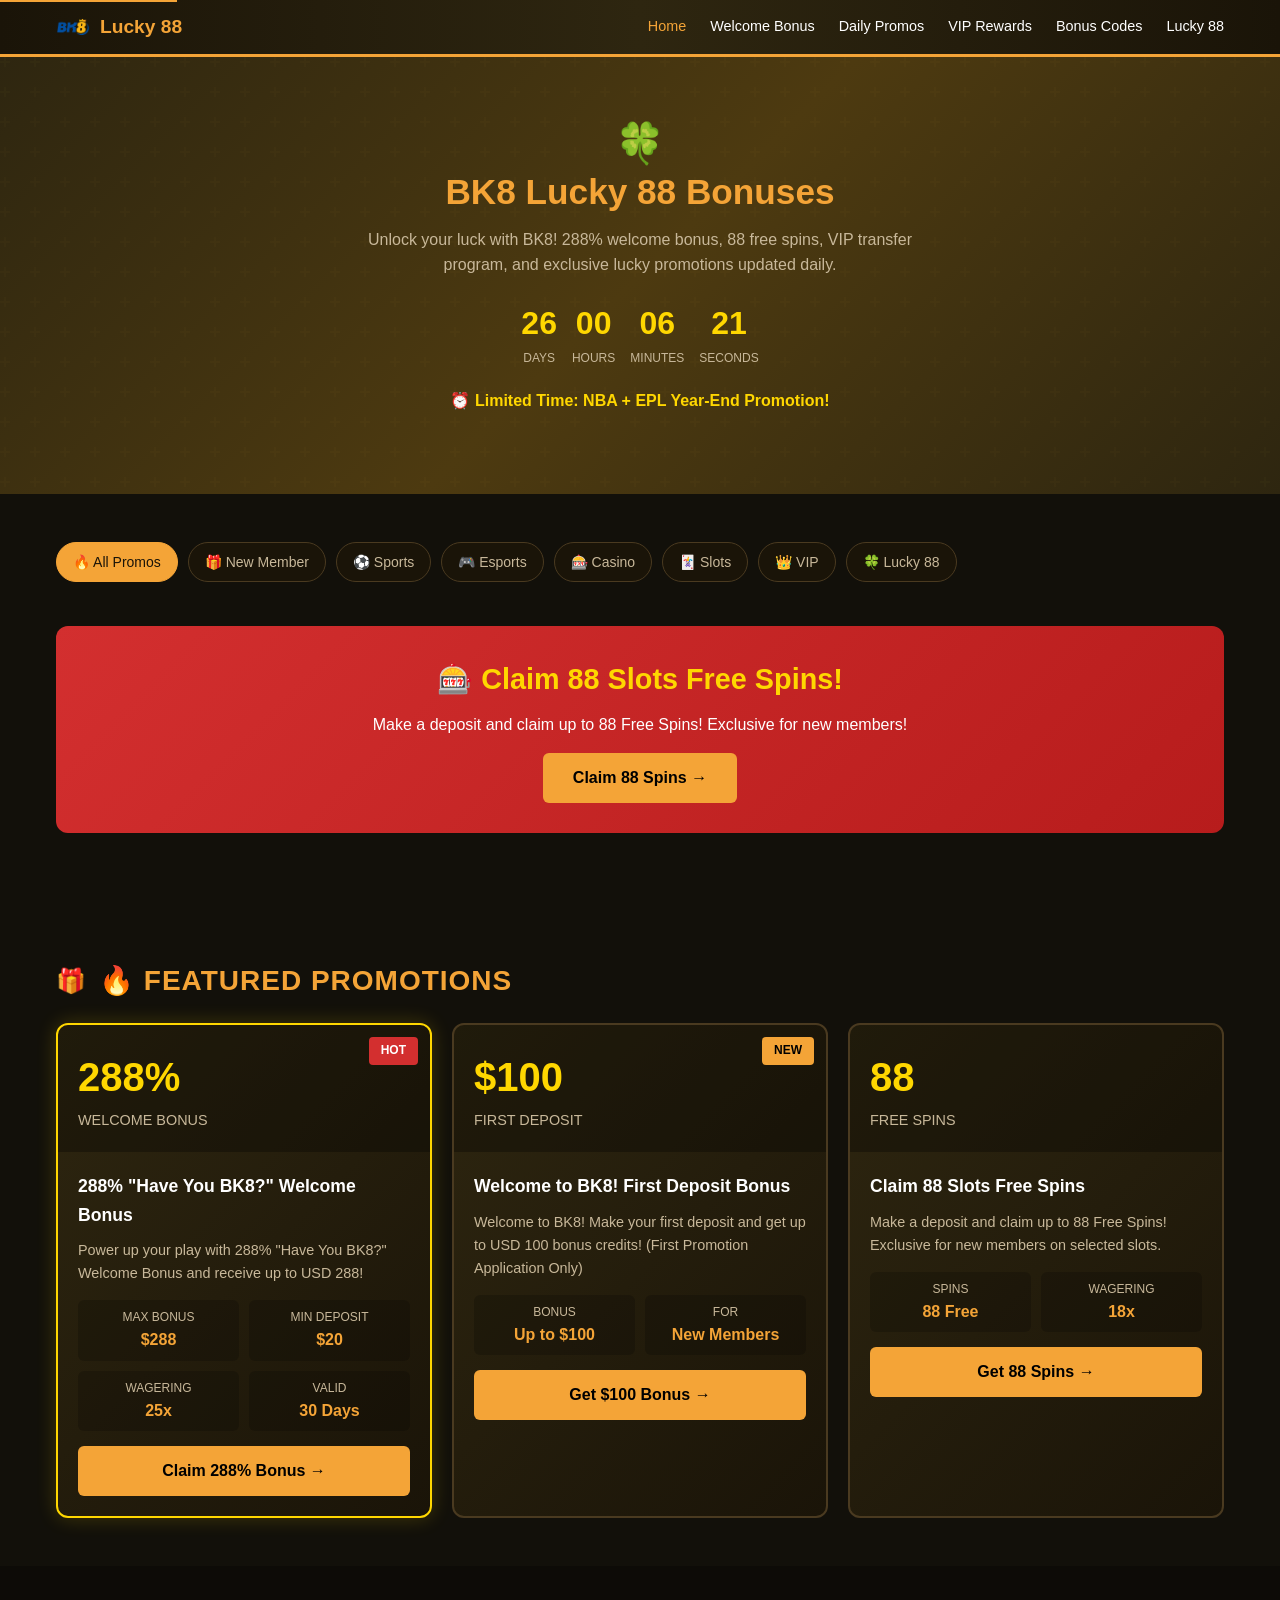
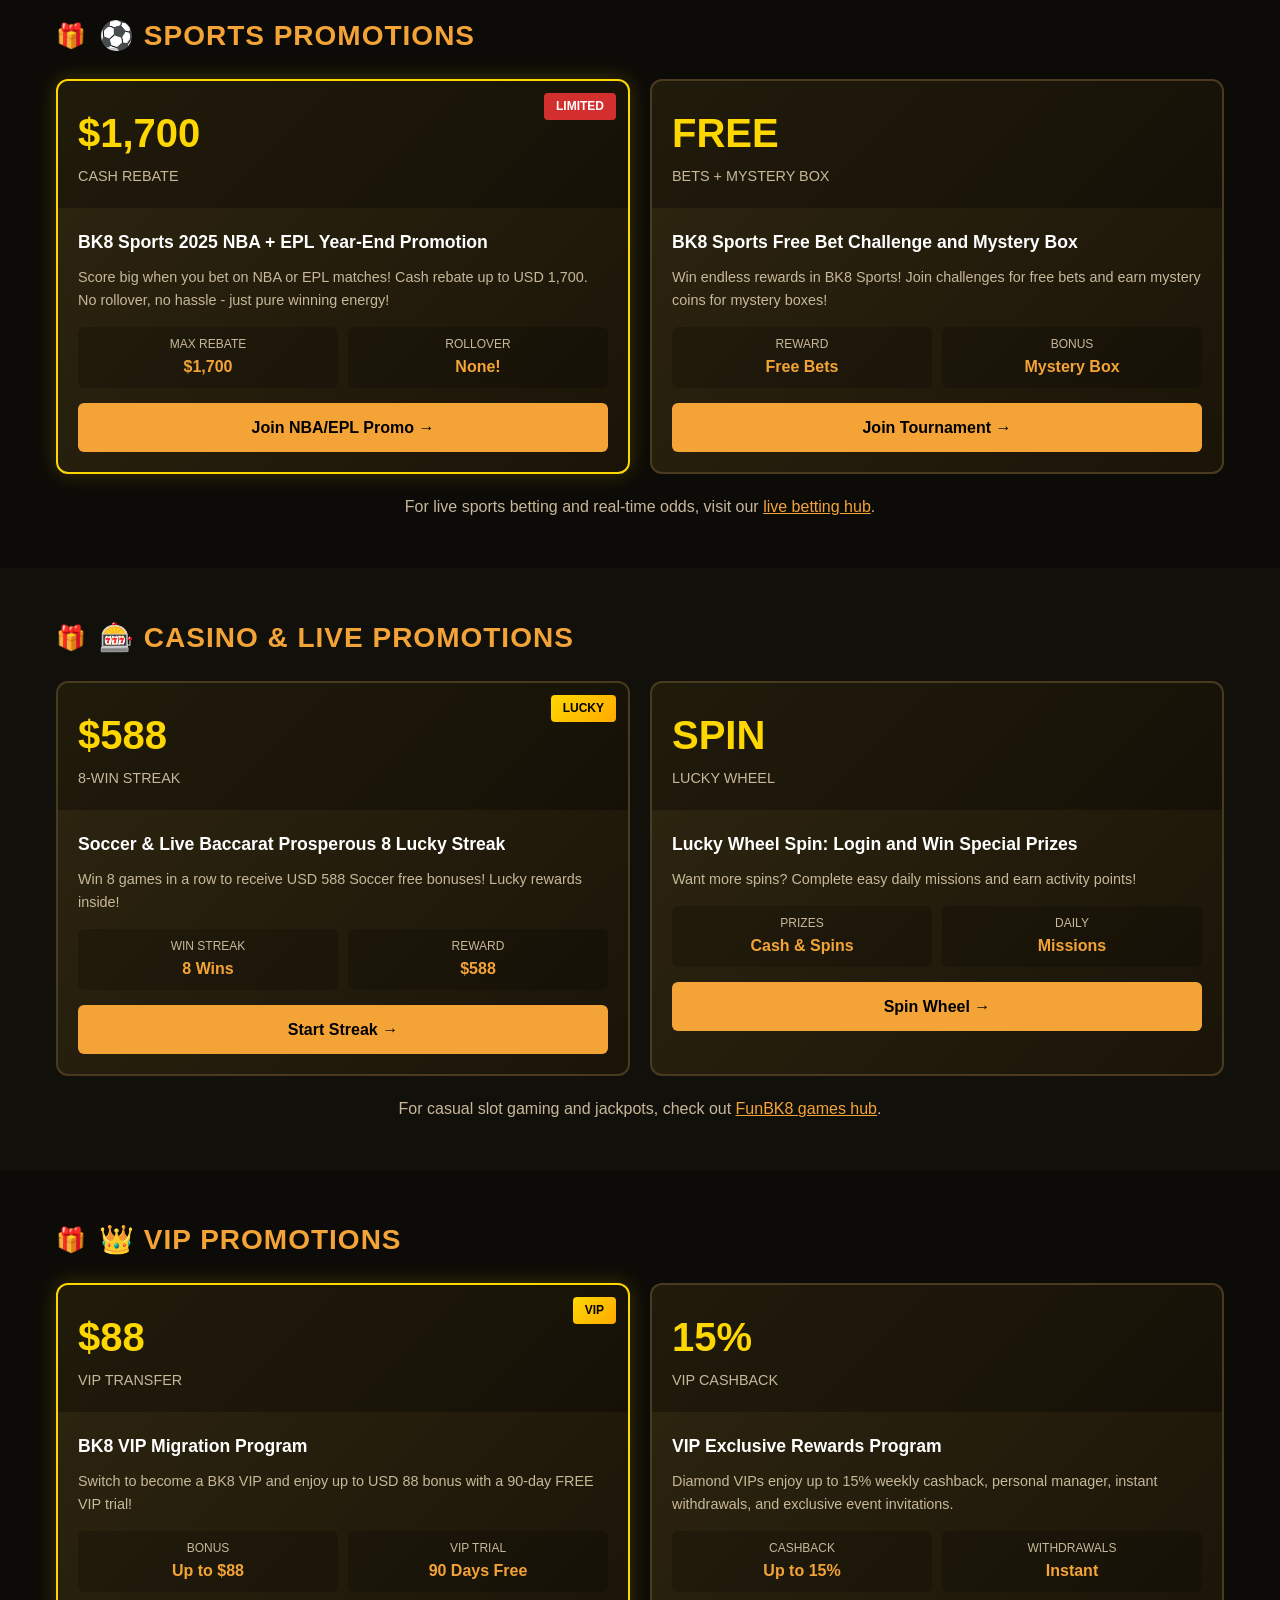
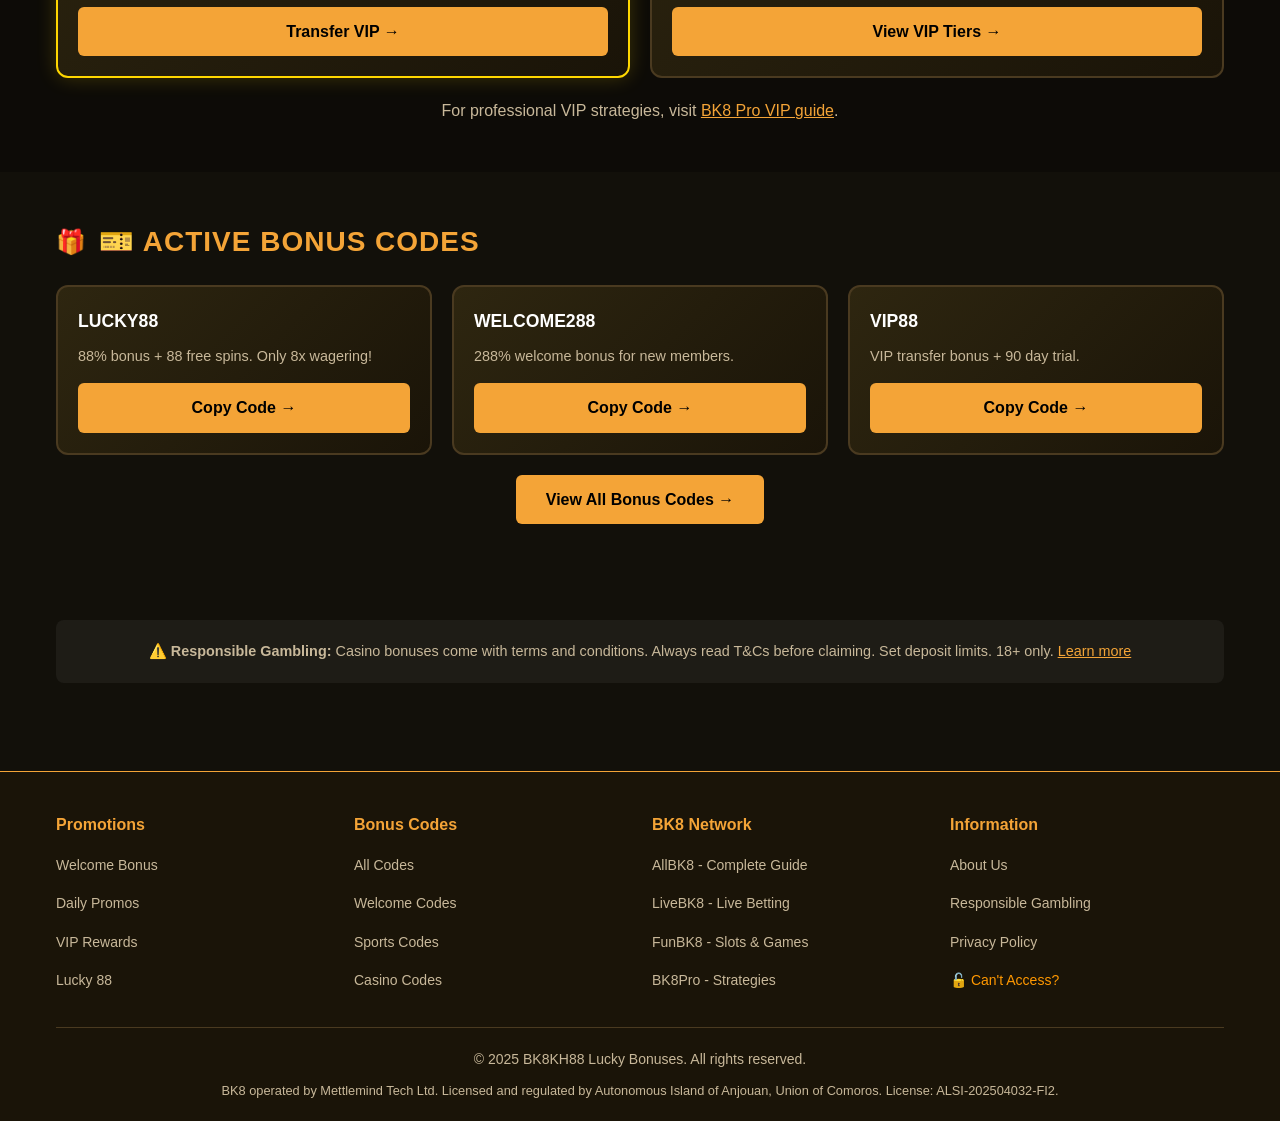
==== index.html @ 5ee935cf "Initial commit - BK8KH88 Promotions Hub" ====
<!DOCTYPE html>
<html lang="en">
<head>
  <meta charset="UTF-8">
  <meta name="viewport" content="width=device-width, initial-scale=1.0">
  <meta name="description" content="BK8 Lucky 88 bonuses & promotions 2025! 288% welcome bonus, 88 free spins, VIP transfer program, lucky wheel, and exclusive offers. Best BK8 bonus codes Cambodia.">
  <meta name="keywords" content="bk8 bonus, bk8 promotion, bk8 lucky 88, bk8 288 bonus, bk8 welcome bonus, bk8 free spins, bk8 vip, bk8kh88">
  <meta name="robots" content="index, follow">
  
  <title>BK8 Bonuses 88 | 288% Welcome Bonus & Lucky Promotions 2025</title>
  
  <link rel="preload" href="css/styles.css" as="style">
  
  <!-- Critical CSS -->
  <style>
    :root{--primary:#1a1408;--accent:#f4a437;--white:#fff;--bg:#12100a;--text-light:#c8b89a;--border:#4a3a20;--lucky-red:#d32f2f;--lucky-gold:#ffd700}
    *{margin:0;padding:0;box-sizing:border-box}
    body{font-family:-apple-system,BlinkMacSystemFont,'Segoe UI',Roboto,sans-serif;line-height:1.6;background:var(--bg);color:var(--white)}
    .header{background:linear-gradient(90deg,#1a1408 0%,#2e2610 50%,#1a1408 100%);padding:0;position:sticky;top:0;z-index:100;border-bottom:3px solid var(--accent)}
    .container{max-width:1200px;margin:0 auto;padding:0 16px}
    .header-inner{display:flex;justify-content:space-between;align-items:center;padding:10px 0}
    .logo{display:flex;align-items:center;gap:10px;font-size:1.2rem;font-weight:700;color:var(--white);text-decoration:none}
    .logo-img{height:34px;width:auto}
    .logo span{color:var(--accent)}
    .nav-list{display:flex;list-style:none;gap:20px}
    .nav-list a{color:var(--text-light);text-decoration:none;font-size:0.9rem}
    .nav-list a:hover,.nav-list a.active{color:var(--accent)}
    .hero{background:linear-gradient(135deg,#2e2610 0%,#4d3a10 50%,#2e2610 100%);padding:40px 16px;text-align:center}
    .hero h1{font-size:1.85rem;margin-bottom:12px}
    .hero h1 span{color:var(--accent);display:block;font-size:2.2rem}
    .hero p{color:var(--text-light);max-width:600px;margin:0 auto 20px}
    .section{padding:40px 0}
    .section-title{font-size:1.5rem;margin-bottom:20px;color:var(--white)}
    .promo-grid{display:grid;grid-template-columns:repeat(auto-fit,minmax(300px,1fr));gap:20px}
    .promo-card{background:linear-gradient(135deg,#2e2610 0%,#1a1408 100%);border:2px solid var(--border);border-radius:12px;overflow:hidden;transition:transform 0.3s,border-color 0.3s}
    .promo-card:hover{transform:translateY(-4px);border-color:var(--accent)}
    .promo-card.featured{border-color:var(--lucky-gold);box-shadow:0 0 20px rgba(255,215,0,0.2)}
    .promo-badge{display:inline-block;padding:4px 12px;font-size:0.75rem;font-weight:700;text-transform:uppercase;border-radius:4px;position:absolute;top:12px;right:12px}
    .promo-badge.hot{background:var(--lucky-red);color:var(--white)}
    .promo-badge.new{background:var(--accent);color:#000}
    .promo-badge.vip{background:linear-gradient(135deg,#ffd700,#ffaa00);color:#000}
    .promo-header{position:relative;padding:20px;background:rgba(0,0,0,0.3)}
    .promo-value{font-size:2.5rem;font-weight:800;color:var(--lucky-gold)}
    .promo-type{color:var(--text-light);font-size:0.9rem;text-transform:uppercase}
    .promo-body{padding:20px}
    .promo-title{font-size:1.1rem;margin-bottom:10px}
    .promo-title a{color:var(--white);text-decoration:none}
    .promo-title a:hover{color:var(--accent)}
    .promo-desc{color:var(--text-light);font-size:0.9rem;margin-bottom:15px}
    .promo-details{display:grid;grid-template-columns:1fr 1fr;gap:10px;margin-bottom:15px}
    .promo-detail{background:rgba(0,0,0,0.2);padding:8px;border-radius:6px;text-align:center}
    .promo-detail-label{font-size:0.75rem;color:var(--text-light);text-transform:uppercase}
    .promo-detail-value{font-weight:700;color:var(--accent)}
    .promo-cta{display:block;text-align:center;padding:12px;background:var(--accent);color:#000;text-decoration:none;font-weight:700;border-radius:6px;transition:background 0.3s}
    .promo-cta:hover{background:var(--lucky-gold)}
    .countdown{display:flex;justify-content:center;gap:15px;margin:20px 0}
    .countdown-item{text-align:center}
    .countdown-value{font-size:2rem;font-weight:800;color:var(--lucky-gold)}
    .countdown-label{font-size:0.75rem;color:var(--text-light);text-transform:uppercase}
    .category-pills{display:flex;flex-wrap:wrap;gap:10px;margin-bottom:30px}
    .category-pill{padding:8px 16px;background:rgba(255,255,255,0.1);color:var(--text-light);text-decoration:none;border-radius:20px;font-size:0.85rem;transition:all 0.3s}
    .category-pill:hover,.category-pill.active{background:var(--accent);color:#000}
    .lucky88-banner{background:linear-gradient(135deg,#d32f2f 0%,#b71c1c 100%);padding:30px;border-radius:12px;text-align:center;margin-bottom:30px}
    .lucky88-banner h2{color:var(--lucky-gold);font-size:1.8rem;margin-bottom:10px}
    .lucky88-banner p{color:var(--white);margin-bottom:15px}
    .footer{background:var(--primary);padding:40px 0 20px;border-top:2px solid var(--border)}
    .footer-grid{display:grid;grid-template-columns:repeat(auto-fit,minmax(200px,1fr));gap:30px;margin-bottom:30px}
    .footer-section h4{color:var(--accent);margin-bottom:15px}
    .footer-section ul{list-style:none}
    .footer-section a{color:var(--text-light);text-decoration:none;font-size:0.9rem;display:block;padding:4px 0}
    .footer-section a:hover{color:var(--accent)}
    .footer-bottom{text-align:center;padding-top:20px;border-top:1px solid var(--border);color:var(--text-light);font-size:0.85rem}
    .nav-toggle{display:none;background:none;border:none;color:var(--white);font-size:1.5rem;cursor:pointer}
    @media(max-width:768px){
      .nav-toggle{display:block}
      .nav{display:none;position:absolute;top:100%;left:0;right:0;background:var(--primary);padding:20px}
      .nav.active{display:block}
      .nav-list{flex-direction:column;gap:15px}
      .promo-grid{grid-template-columns:1fr}
    }
  </style>
  
  <link rel="stylesheet" href="css/styles.css">
  
  <!-- Schema -->
  <script type="application/ld+json">
  {
    "@context": "https://schema.org",
    "@type": "WebSite",
    "name": "BK8KH88",
    "description": "BK8 Lucky 88 Bonuses - Best promotions, bonus codes, and lucky offers for Cambodia players 2025",
    "url": "https://bk8kh88.com"
  }
  </script>
</head>
<body>
  <a href="#main-content" class="skip-link">Skip to main content</a>

  <header class="header">
    <div class="container">
      <div class="header-inner">
        <a href="index.html" class="logo">
          <img src="images/logo.webp" alt="BK8-88" class="logo-img" width="32" height="32">
          <span>Lucky 88</span>
        </a>
        <button class="nav-toggle" aria-label="Toggle navigation" aria-expanded="false">☰</button>
        <nav class="nav" id="main-nav">
          <ul class="nav-list">
            <li><a href="index.html" class="active">Home</a></li>
            <li><a href="welcome/bonus.html">Welcome Bonus</a></li>
            <li><a href="promotions/daily.html">Daily Promos</a></li>
            <li><a href="promotions/vip.html">VIP Rewards</a></li>
            <li><a href="codes/index.html">Bonus Codes</a></li>
            <li><a href="lucky88/index.html">Lucky 88</a></li>
          </ul>
        </nav>
      </div>
    </div>
  </header>

  <main id="main-content">
    <!-- Hero Section -->
    <section class="hero">
      <div class="container">
        <h1>🍀 <span>BK8 Lucky 88 Bonuses</span></h1>
        <p>Unlock your luck with BK8! 288% welcome bonus, 88 free spins, VIP transfer program, and exclusive lucky promotions updated daily.</p>
        
        <!-- Countdown Timer -->
        <div class="countdown" id="countdown">
          <div class="countdown-item">
            <div class="countdown-value" id="days">15</div>
            <div class="countdown-label">Days</div>
          </div>
          <div class="countdown-item">
            <div class="countdown-value" id="hours">09</div>
            <div class="countdown-label">Hours</div>
          </div>
          <div class="countdown-item">
            <div class="countdown-value" id="minutes">22</div>
            <div class="countdown-label">Minutes</div>
          </div>
          <div class="countdown-item">
            <div class="countdown-value" id="seconds">37</div>
            <div class="countdown-label">Seconds</div>
          </div>
        </div>
        <p style="color: var(--lucky-gold); font-weight: 700;">⏰ Limited Time: NBA + EPL Year-End Promotion!</p>
      </div>
    </section>

    <!-- Category Pills -->
    <section class="section" style="padding-bottom: 0;">
      <div class="container">
        <div class="category-pills">
          <a href="index.html" class="category-pill active">🔥 All Promos</a>
          <a href="welcome/bonus.html" class="category-pill">🎁 New Member</a>
          <a href="promotions/daily.html" class="category-pill">⚽ Sports</a>
          <a href="promotions/daily.html" class="category-pill">🎮 Esports</a>
          <a href="promotions/daily.html" class="category-pill">🎰 Casino</a>
          <a href="promotions/daily.html" class="category-pill">🃏 Slots</a>
          <a href="promotions/vip.html" class="category-pill">👑 VIP</a>
          <a href="lucky88/index.html" class="category-pill">🍀 Lucky 88</a>
        </div>
      </div>
    </section>

    <!-- Lucky 88 Banner -->
    <section class="section" style="padding-top: 20px;">
      <div class="container">
        <div class="lucky88-banner">
          <h2>🎰 Claim 88 Slots Free Spins!</h2>
          <p>Make a deposit and claim up to 88 Free Spins! Exclusive for new members!</p>
          <a href="lucky88/index.html" class="promo-cta" style="display: inline-block; padding: 12px 30px;">Claim 88 Spins →</a>
        </div>
      </div>
    </section>

    <!-- Featured Promotions -->
    <section class="section">
      <div class="container">
        <h2 class="section-title">🔥 Featured Promotions</h2>
        
        <div class="promo-grid">
          <!-- 288% Welcome Bonus -->
          <article class="promo-card featured">
            <div class="promo-header">
              <span class="promo-badge hot">HOT</span>
              <div class="promo-value">288%</div>
              <div class="promo-type">Welcome Bonus</div>
            </div>
            <div class="promo-body">
              <h3 class="promo-title"><a href="welcome/bonus.html">288% "Have You BK8?" Welcome Bonus</a></h3>
              <p class="promo-desc">Power up your play with 288% "Have You BK8?" Welcome Bonus and receive up to USD 288!</p>
              <div class="promo-details">
                <div class="promo-detail">
                  <div class="promo-detail-label">Max Bonus</div>
                  <div class="promo-detail-value">$288</div>
                </div>
                <div class="promo-detail">
                  <div class="promo-detail-label">Min Deposit</div>
                  <div class="promo-detail-value">$20</div>
                </div>
                <div class="promo-detail">
                  <div class="promo-detail-label">Wagering</div>
                  <div class="promo-detail-value">25x</div>
                </div>
                <div class="promo-detail">
                  <div class="promo-detail-label">Valid</div>
                  <div class="promo-detail-value">30 Days</div>
                </div>
              </div>
              <a href="welcome/bonus.html" class="promo-cta">Claim 288% Bonus →</a>
            </div>
          </article>

          <!-- First Deposit $100 -->
          <article class="promo-card">
            <div class="promo-header">
              <span class="promo-badge new">NEW</span>
              <div class="promo-value">$100</div>
              <div class="promo-type">First Deposit</div>
            </div>
            <div class="promo-body">
              <h3 class="promo-title"><a href="welcome/bonus.html">Welcome to BK8! First Deposit Bonus</a></h3>
              <p class="promo-desc">Welcome to BK8! Make your first deposit and get up to USD 100 bonus credits! (First Promotion Application Only)</p>
              <div class="promo-details">
                <div class="promo-detail">
                  <div class="promo-detail-label">Bonus</div>
                  <div class="promo-detail-value">Up to $100</div>
                </div>
                <div class="promo-detail">
                  <div class="promo-detail-label">For</div>
                  <div class="promo-detail-value">New Members</div>
                </div>
              </div>
              <a href="welcome/bonus.html" class="promo-cta">Get $100 Bonus →</a>
            </div>
          </article>

          <!-- 88 Free Spins -->
          <article class="promo-card">
            <div class="promo-header">
              <div class="promo-value">88</div>
              <div class="promo-type">Free Spins</div>
            </div>
            <div class="promo-body">
              <h3 class="promo-title"><a href="lucky88/index.html">Claim 88 Slots Free Spins</a></h3>
              <p class="promo-desc">Make a deposit and claim up to 88 Free Spins! Exclusive for new members on selected slots.</p>
              <div class="promo-details">
                <div class="promo-detail">
                  <div class="promo-detail-label">Spins</div>
                  <div class="promo-detail-value">88 Free</div>
                </div>
                <div class="promo-detail">
                  <div class="promo-detail-label">Wagering</div>
                  <div class="promo-detail-value">18x</div>
                </div>
              </div>
              <a href="lucky88/index.html" class="promo-cta">Get 88 Spins →</a>
            </div>
          </article>
        </div>
      </div>
    </section>

    <!-- Sports Promotions -->
    <section class="section" style="background: rgba(0,0,0,0.3);">
      <div class="container">
        <h2 class="section-title">⚽ Sports Promotions</h2>
        
        <div class="promo-grid">
          <!-- NBA + EPL Year-End -->
          <article class="promo-card featured">
            <div class="promo-header">
              <span class="promo-badge hot">LIMITED</span>
              <div class="promo-value">$1,700</div>
              <div class="promo-type">Cash Rebate</div>
            </div>
            <div class="promo-body">
              <h3 class="promo-title"><a href="promotions/daily.html">BK8 Sports 2025 NBA + EPL Year-End Promotion</a></h3>
              <p class="promo-desc">Score big when you bet on NBA or EPL matches! Cash rebate up to USD 1,700. No rollover, no hassle - just pure winning energy!</p>
              <div class="promo-details">
                <div class="promo-detail">
                  <div class="promo-detail-label">Max Rebate</div>
                  <div class="promo-detail-value">$1,700</div>
                </div>
                <div class="promo-detail">
                  <div class="promo-detail-label">Rollover</div>
                  <div class="promo-detail-value">None!</div>
                </div>
              </div>
              <a href="promotions/daily.html" class="promo-cta">Join NBA/EPL Promo →</a>
            </div>
          </article>

          <!-- Sports Tournament -->
          <article class="promo-card">
            <div class="promo-header">
              <div class="promo-value">FREE</div>
              <div class="promo-type">Bets + Mystery Box</div>
            </div>
            <div class="promo-body">
              <h3 class="promo-title"><a href="promotions/daily.html">BK8 Sports Free Bet Challenge and Mystery Box</a></h3>
              <p class="promo-desc">Win endless rewards in BK8 Sports! Join challenges for free bets and earn mystery coins for mystery boxes!</p>
              <div class="promo-details">
                <div class="promo-detail">
                  <div class="promo-detail-label">Reward</div>
                  <div class="promo-detail-value">Free Bets</div>
                </div>
                <div class="promo-detail">
                  <div class="promo-detail-label">Bonus</div>
                  <div class="promo-detail-value">Mystery Box</div>
                </div>
              </div>
              <a href="promotions/daily.html" class="promo-cta">Join Tournament →</a>
            </div>
          </article>
        </div>
        
        <p style="text-align: center; margin-top: 20px; color: var(--text-light);">
          For live sports betting and real-time odds, visit our <a href="https://livebk8.com" style="color: var(--accent);">live betting hub</a>.
        </p>
      </div>
    </section>

    <!-- Casino & Slots Promotions -->
    <section class="section">
      <div class="container">
        <h2 class="section-title">🎰 Casino & Live Promotions</h2>
        
        <div class="promo-grid">
          <!-- Lucky 8 Streak -->
          <article class="promo-card">
            <div class="promo-header">
              <span class="promo-badge vip">LUCKY</span>
              <div class="promo-value">$588</div>
              <div class="promo-type">8-Win Streak</div>
            </div>
            <div class="promo-body">
              <h3 class="promo-title"><a href="lucky88/index.html">Soccer & Live Baccarat Prosperous 8 Lucky Streak</a></h3>
              <p class="promo-desc">Win 8 games in a row to receive USD 588 Soccer free bonuses! Lucky rewards inside!</p>
              <div class="promo-details">
                <div class="promo-detail">
                  <div class="promo-detail-label">Win Streak</div>
                  <div class="promo-detail-value">8 Wins</div>
                </div>
                <div class="promo-detail">
                  <div class="promo-detail-label">Reward</div>
                  <div class="promo-detail-value">$588</div>
                </div>
              </div>
              <a href="lucky88/index.html" class="promo-cta">Start Streak →</a>
            </div>
          </article>

          <!-- Lucky Wheel -->
          <article class="promo-card">
            <div class="promo-header">
              <div class="promo-value">SPIN</div>
              <div class="promo-type">Lucky Wheel</div>
            </div>
            <div class="promo-body">
              <h3 class="promo-title"><a href="lucky88/index.html">Lucky Wheel Spin: Login and Win Special Prizes</a></h3>
              <p class="promo-desc">Want more spins? Complete easy daily missions and earn activity points!</p>
              <div class="promo-details">
                <div class="promo-detail">
                  <div class="promo-detail-label">Prizes</div>
                  <div class="promo-detail-value">Cash & Spins</div>
                </div>
                <div class="promo-detail">
                  <div class="promo-detail-label">Daily</div>
                  <div class="promo-detail-value">Missions</div>
                </div>
              </div>
              <a href="lucky88/index.html" class="promo-cta">Spin Wheel →</a>
            </div>
          </article>
        </div>
        
        <p style="text-align: center; margin-top: 20px; color: var(--text-light);">
          For casual slot gaming and jackpots, check out <a href="https://funbk8kh.com" style="color: var(--accent);">FunBK8 games hub</a>.
        </p>
      </div>
    </section>

    <!-- VIP Promotions -->
    <section class="section" style="background: rgba(0,0,0,0.3);">
      <div class="container">
        <h2 class="section-title">👑 VIP Promotions</h2>
        
        <div class="promo-grid">
          <!-- VIP Transfer -->
          <article class="promo-card featured">
            <div class="promo-header">
              <span class="promo-badge vip">VIP</span>
              <div class="promo-value">$88</div>
              <div class="promo-type">VIP Transfer</div>
            </div>
            <div class="promo-body">
              <h3 class="promo-title"><a href="promotions/vip.html">BK8 VIP Migration Program</a></h3>
              <p class="promo-desc">Switch to become a BK8 VIP and enjoy up to USD 88 bonus with a 90-day FREE VIP trial!</p>
              <div class="promo-details">
                <div class="promo-detail">
                  <div class="promo-detail-label">Bonus</div>
                  <div class="promo-detail-value">Up to $88</div>
                </div>
                <div class="promo-detail">
                  <div class="promo-detail-label">VIP Trial</div>
                  <div class="promo-detail-value">90 Days Free</div>
                </div>
              </div>
              <a href="promotions/vip.html" class="promo-cta">Transfer VIP →</a>
            </div>
          </article>

          <!-- VIP Rewards -->
          <article class="promo-card">
            <div class="promo-header">
              <div class="promo-value">15%</div>
              <div class="promo-type">VIP Cashback</div>
            </div>
            <div class="promo-body">
              <h3 class="promo-title"><a href="promotions/vip.html">VIP Exclusive Rewards Program</a></h3>
              <p class="promo-desc">Diamond VIPs enjoy up to 15% weekly cashback, personal manager, instant withdrawals, and exclusive event invitations.</p>
              <div class="promo-details">
                <div class="promo-detail">
                  <div class="promo-detail-label">Cashback</div>
                  <div class="promo-detail-value">Up to 15%</div>
                </div>
                <div class="promo-detail">
                  <div class="promo-detail-label">Withdrawals</div>
                  <div class="promo-detail-value">Instant</div>
                </div>
              </div>
              <a href="promotions/vip.html" class="promo-cta">View VIP Tiers →</a>
            </div>
          </article>
        </div>
        
        <p style="text-align: center; margin-top: 20px; color: var(--text-light);">
          For professional VIP strategies, visit <a href="https://bk8khpro.com/vip/program-guide.html" style="color: var(--accent);">BK8 Pro VIP guide</a>.
        </p>
      </div>
    </section>

    <!-- All Bonus Codes -->
    <section class="section">
      <div class="container">
        <h2 class="section-title">🎫 Active Bonus Codes</h2>
        
        <div class="promo-grid">
          <article class="promo-card">
            <div class="promo-body">
              <h3 class="promo-title">LUCKY88</h3>
              <p class="promo-desc">88% bonus + 88 free spins. Only 8x wagering!</p>
              <a href="codes/index.html" class="promo-cta">Copy Code →</a>
            </div>
          </article>
          <article class="promo-card">
            <div class="promo-body">
              <h3 class="promo-title">WELCOME288</h3>
              <p class="promo-desc">288% welcome bonus for new members.</p>
              <a href="codes/index.html" class="promo-cta">Copy Code →</a>
            </div>
          </article>
          <article class="promo-card">
            <div class="promo-body">
              <h3 class="promo-title">VIP88</h3>
              <p class="promo-desc">VIP transfer bonus + 90 day trial.</p>
              <a href="codes/index.html" class="promo-cta">Copy Code →</a>
            </div>
          </article>
        </div>
        
        <div style="text-align: center; margin-top: 20px;">
          <a href="codes/index.html" class="promo-cta" style="display: inline-block; padding: 12px 30px;">View All Bonus Codes →</a>
        </div>
      </div>
    </section>

    <!-- Responsible Gambling -->
    <section class="section">
      <div class="container">
        <div style="background: rgba(255,255,255,0.05); padding: 20px; border-radius: 8px; text-align: center;">
          <p style="color: var(--text-light); font-size: 0.9rem;">
            ⚠️ <strong>Responsible Gambling:</strong> Casino bonuses come with terms and conditions. Always read T&Cs before claiming. Set deposit limits. 18+ only. 
            <a href="responsible-gambling.html" style="color: var(--accent);">Learn more</a>
          </p>
        </div>
      </div>
    </section>
  </main>

  <footer class="footer">
    <div class="container">
      <div class="footer-grid">
        <div class="footer-section">
          <h4>Promotions</h4>
          <ul>
            <li><a href="welcome/bonus.html">Welcome Bonus</a></li>
            <li><a href="promotions/daily.html">Daily Promos</a></li>
            <li><a href="promotions/vip.html">VIP Rewards</a></li>
            <li><a href="lucky88/index.html">Lucky 88</a></li>
          </ul>
        </div>
        <div class="footer-section">
          <h4>Bonus Codes</h4>
          <ul>
            <li><a href="codes/index.html">All Codes</a></li>
            <li><a href="codes/index.html">Welcome Codes</a></li>
            <li><a href="codes/index.html">Sports Codes</a></li>
            <li><a href="codes/index.html">Casino Codes</a></li>
          </ul>
        </div>
        <div class="footer-section">
          <h4>BK8 Network</h4>
          <ul>
            <li><a href="https://allbk8kh.com">AllBK8 - Complete Guide</a></li>
            <li><a href="https://livebk8.com">LiveBK8 - Live Betting</a></li>
            <li><a href="https://funbk8kh.com">FunBK8 - Slots & Games</a></li>
            <li><a href="https://bk8khpro.com">BK8Pro - Strategies</a></li>
          </ul>
        </div>
        <div class="footer-section">
          <h4>Information</h4>
          <ul>
            <li><a href="about.html">About Us</a></li>
            <li><a href="responsible-gambling.html">Responsible Gambling</a></li>
            <li><a href="privacy-policy.html">Privacy Policy</a></li>
            <li><a href="access-help.html" style="color:#ff9800">🔓 Can't Access?</a></li>
          </ul>
        </div>
      </div>
      <div class="footer-bottom">
        <p>&copy; 2025 BK8KH88 Lucky Bonuses. All rights reserved.</p>
        <p style="margin-top: 10px; font-size: 0.8rem;">
          BK8 operated by Mettlemind Tech Ltd. Licensed and regulated by Autonomous Island of Anjouan, Union of Comoros. License: ALSI-202504032-FI2.
        </p>
      </div>
    </div>
  </footer>

  <script>
    // Mobile Nav Toggle
    document.querySelector('.nav-toggle').addEventListener('click', function() {
      document.getElementById('main-nav').classList.toggle('active');
      this.setAttribute('aria-expanded', this.getAttribute('aria-expanded') === 'true' ? 'false' : 'true');
    });

    // Countdown Timer
    function updateCountdown() {
      const now = new Date();
      const endOfMonth = new Date(now.getFullYear(), now.getMonth() + 1, 0, 23, 59, 59);
      const diff = endOfMonth - now;
      
      const days = Math.floor(diff / (1000 * 60 * 60 * 24));
      const hours = Math.floor((diff % (1000 * 60 * 60 * 24)) / (1000 * 60 * 60));
      const minutes = Math.floor((diff % (1000 * 60 * 60)) / (1000 * 60));
      const seconds = Math.floor((diff % (1000 * 60)) / 1000);
      
      document.getElementById('days').textContent = days.toString().padStart(2, '0');
      document.getElementById('hours').textContent = hours.toString().padStart(2, '0');
      document.getElementById('minutes').textContent = minutes.toString().padStart(2, '0');
      document.getElementById('seconds').textContent = seconds.toString().padStart(2, '0');
    }
    
    setInterval(updateCountdown, 1000);
    updateCountdown();
  </script>
</body>
</html>
---- css/styles.css ----
/* BK8 Promotions Centre - Mobile-First CSS */
/* Theme: Warm Orange/Bronze - Bonus & Rewards Focus */

:root {
  --primary: #1a1408;
  --primary-light: #2e2610;
  --primary-warm: #3d3015;
  --accent: #f4a437;
  --accent-hover: #ffb84d;
  --accent-glow: rgba(244, 164, 55, 0.3);
  --bronze: #cd7f32;
  --white: #ffffff;
  --bg: #12100a;
  --bg-card: #1a1408;
  --text-light: #c8b89a;
  --border: #4a3a20;
  --success: #4caf50;
  --danger: #f44336;
  --warning: #f4a437;
  --bonus-gradient: linear-gradient(135deg, #f4a437 0%, #cd7f32 50%, #f4a437 100%);
  --vip-gradient: linear-gradient(135deg, #2e2610 0%, #4d3a10 50%, #2e2610 100%);
  --ribbon-gradient: linear-gradient(135deg, #f44336 0%, #d32f2f 100%);
}

* {
  margin: 0;
  padding: 0;
  box-sizing: border-box;
}

html {
  scroll-behavior: smooth;
}

body {
  font-family: -apple-system, BlinkMacSystemFont, 'Segoe UI', Roboto, Oxygen, Ubuntu, sans-serif;
  line-height: 1.6;
  background-color: var(--bg);
  color: var(--white);
  font-size: 16px;
}

/* Accessibility */
.skip-link {
  position: absolute;
  top: -40px;
  left: 0;
  background: var(--accent);
  color: var(--primary);
  padding: 8px 16px;
  z-index: 1000;
}

.skip-link:focus {
  top: 0;
}

/* Container */
.container {
  max-width: 1200px;
  margin: 0 auto;
  padding: 0 16px;
}

/* Header */
.header {
  background: linear-gradient(90deg, var(--primary) 0%, var(--primary-light) 50%, var(--primary) 100%);
  color: var(--white);
  padding: 0;
  position: sticky;
  top: 0;
  z-index: 100;
  border-bottom: 3px solid var(--accent);
}

.header-inner {
  display: flex;
  justify-content: space-between;
  align-items: center;
  padding: 10px 0;
}

.logo {
  display: flex;
  align-items: center;
  gap: 10px;
  font-size: 1.2rem;
  font-weight: 700;
  color: var(--white);
  text-decoration: none;
}

.logo-img {
  height: 34px;
  width: auto;
}

.logo span {
  color: var(--accent);
}

.nav-toggle {
  background: var(--accent);
  border: none;
  color: var(--primary);
  font-size: 1.2rem;
  cursor: pointer;
  padding: 8px 14px;
  font-weight: 700;
}

.nav {
  display: none;
  position: absolute;
  top: 100%;
  left: 0;
  right: 0;
  background: var(--primary);
  border-top: 1px solid var(--border);
}

.nav.active {
  display: block;
}

.nav-list {
  list-style: none;
  padding: 8px 16px;
}

.nav-list li {
  padding: 8px 0;
  border-bottom: 1px solid var(--border);
}

.nav-list a {
  color: var(--white);
  text-decoration: none;
  display: block;
  padding: 4px 0;
  transition: color 0.3s ease;
}

.nav-list a:hover {
  color: var(--accent);
}

/* Hero Section - Banner Promotional Style */
.hero {
  background: var(--vip-gradient);
  padding: 0;
  text-align: center;
  position: relative;
  overflow: hidden;
}

.hero-banner {
  background: var(--ribbon-gradient);
  padding: 8px 16px;
  color: var(--white);
  font-weight: 700;
  font-size: 0.85rem;
  text-transform: uppercase;
  letter-spacing: 1px;
}

.hero-content {
  padding: 40px 16px;
  position: relative;
  z-index: 1;
}

.hero::before {
  content: '';
  position: absolute;
  top: 0;
  left: 0;
  right: 0;
  bottom: 0;
  background: 
    radial-gradient(circle at 20% 80%, var(--accent-glow) 0%, transparent 40%),
    radial-gradient(circle at 80% 20%, rgba(205, 127, 50, 0.2) 0%, transparent 40%);
}

.hero::before {
  content: '';
  position: absolute;
  top: 0;
  left: 0;
  right: 0;
  bottom: 0;
  background: url("data:image/svg+xml,%3Csvg width='60' height='60' viewBox='0 0 60 60' xmlns='http://www.w3.org/2000/svg'%3E%3Cg fill='none' fill-rule='evenodd'%3E%3Cg fill='%23d4af37' fill-opacity='0.05'%3E%3Cpath d='M36 34v-4h-2v4h-4v2h4v4h2v-4h4v-2h-4zm0-30V0h-2v4h-4v2h4v4h2V6h4V4h-4zM6 34v-4H4v4H0v2h4v4h2v-4h4v-2H6zM6 4V0H4v4H0v2h4v4h2V6h4V4H6z'/%3E%3C/g%3E%3C/g%3E%3C/svg%3E");
  opacity: 0.5;
}

.hero-content {
  position: relative;
  z-index: 1;
}

.hero h1 {
  font-size: 1.85rem;
  margin-bottom: 12px;
  line-height: 1.3;
  color: var(--white);
}

.hero h1 span {
  color: var(--accent);
  display: block;
  font-size: 2.2rem;
}

.hero p {
  color: var(--text-light);
  font-size: 1rem;
  max-width: 600px;
  margin: 0 auto 20px;
}

.hero-features {
  display: flex;
  flex-wrap: wrap;
  justify-content: center;
  gap: 12px;
  margin-top: 16px;
}

.hero-feature {
  background: rgba(244, 164, 55, 0.2);
  border: 1px solid var(--accent);
  padding: 8px 16px;
  border-radius: 4px;
  font-size: 0.875rem;
  color: var(--accent);
  font-weight: 600;
}

/* Breadcrumb */
.breadcrumb {
  background: var(--primary-light);
  padding: 10px 16px;
  font-size: 0.875rem;
  color: var(--text-light);
  border-bottom: 1px solid var(--border);
}

.breadcrumb a {
  color: var(--accent);
  text-decoration: none;
}

.breadcrumb span {
  margin: 0 8px;
}

/* Section Styling */
.section {
  padding: 32px 0;
}

.section-title {
  font-size: 1.4rem;
  margin-bottom: 20px;
  color: var(--accent);
  text-transform: uppercase;
  letter-spacing: 1px;
  display: flex;
  align-items: center;
  gap: 12px;
}

.section-title::before {
  content: '🎁';
  font-size: 1.5rem;
}

.section-subtitle {
  color: var(--text-light);
  margin-bottom: 24px;
  max-width: 700px;
}

/* Bonus Cards */
.bonus-grid {
  display: grid;
  grid-template-columns: 1fr;
  gap: 20px;
}

.bonus-card {
  background: linear-gradient(135deg, var(--bg-card) 0%, var(--primary-light) 100%);
  border-radius: 8px;
  overflow: visible;
  transition: transform 0.3s ease, box-shadow 0.3s ease;
  border: 1px solid var(--border);
  position: relative;
}

.bonus-card:hover {
  transform: translateY(-4px);
  box-shadow: 0 12px 32px var(--accent-glow);
  border-color: var(--accent);
}

.bonus-card.featured {
  border: 2px solid var(--accent);
  box-shadow: 0 0 20px var(--accent-glow);
}

.bonus-badge {
  position: absolute;
  top: -10px;
  right: 16px;
  background: var(--bonus-gradient);
  color: var(--primary);
  padding: 6px 14px;
  font-weight: 800;
  font-size: 0.7rem;
  text-transform: uppercase;
  clip-path: polygon(0 0, 100% 0, 100% 80%, 50% 100%, 0 80%);
  min-width: 60px;
  text-align: center;
}

.bonus-badge.new {
  background: var(--success);
  color: var(--white);
}

.bonus-badge.hot {
  background: var(--ribbon-gradient);
  color: var(--white);
}

.bonus-badge.exclusive {
  background: linear-gradient(135deg, var(--bronze) 0%, #a05c20 100%);
  color: var(--white);
}

.bonus-header {
  background: var(--vip-gradient);
  padding: 24px 20px;
  text-align: center;
}

.bonus-value {
  font-size: 2.5rem;
  font-weight: 700;
  color: var(--accent);
  line-height: 1;
  margin-bottom: 4px;
}

.bonus-type {
  color: var(--text-light);
  font-size: 0.875rem;
  text-transform: uppercase;
  letter-spacing: 1px;
}

.bonus-body {
  padding: 20px;
}

.bonus-title {
  font-size: 1.25rem;
  font-weight: 700;
  margin-bottom: 12px;
  color: var(--white);
}

.bonus-title a {
  color: inherit;
  text-decoration: none;
}

.bonus-title a:hover {
  color: var(--accent);
}

.bonus-description {
  color: var(--text-light);
  font-size: 0.875rem;
  margin-bottom: 16px;
  line-height: 1.5;
}

.bonus-details {
  display: grid;
  grid-template-columns: repeat(2, 1fr);
  gap: 12px;
  margin-bottom: 16px;
}

.bonus-detail {
  background: var(--primary);
  padding: 10px 12px;
  border-radius: 8px;
  text-align: center;
}

.bonus-detail-label {
  font-size: 0.7rem;
  color: var(--text-light);
  text-transform: uppercase;
  margin-bottom: 2px;
}

.bonus-detail-value {
  font-weight: 700;
  color: var(--white);
  font-size: 0.875rem;
}

.bonus-detail-value.highlight {
  color: var(--accent);
}

.bonus-cta {
  display: block;
  background: var(--bonus-gradient);
  color: var(--primary);
  padding: 12px 20px;
  border-radius: 8px;
  text-decoration: none;
  font-weight: 700;
  text-align: center;
  transition: all 0.3s ease;
}

.bonus-cta:hover {
  transform: scale(1.02);
  box-shadow: 0 4px 16px rgba(212, 175, 55, 0.4);
}

/* Category Pills */
.category-pills {
  display: flex;
  flex-wrap: wrap;
  gap: 10px;
  margin-bottom: 24px;
}

.category-pill {
  background: var(--bg-card);
  border: 1px solid var(--border);
  padding: 8px 16px;
  border-radius: 20px;
  text-decoration: none;
  color: var(--text-light);
  font-size: 0.875rem;
  transition: all 0.3s ease;
}

.category-pill:hover,
.category-pill.active {
  background: var(--accent);
  color: var(--primary);
  border-color: var(--accent);
}

/* Quick Info Cards */
.info-grid {
  display: grid;
  grid-template-columns: repeat(2, 1fr);
  gap: 16px;
}

.info-card {
  background: var(--bg-card);
  border: 1px solid var(--border);
  border-radius: 12px;
  padding: 20px;
  text-align: center;
}

.info-card-icon {
  font-size: 2rem;
  margin-bottom: 12px;
}

.info-card-title {
  font-weight: 700;
  margin-bottom: 8px;
  color: var(--white);
}

.info-card-text {
  font-size: 0.875rem;
  color: var(--text-light);
}

/* Terms Box */
.terms-box {
  background: var(--primary);
  border: 1px solid var(--border);
  border-radius: 8px;
  padding: 16px;
  margin: 20px 0;
}

.terms-box h4 {
  color: var(--accent);
  margin-bottom: 12px;
  font-size: 1rem;
}

.terms-box ul {
  list-style: none;
  color: var(--text-light);
  font-size: 0.875rem;
}

.terms-box li {
  padding: 6px 0;
  border-bottom: 1px solid var(--border);
  display: flex;
  align-items: flex-start;
  gap: 8px;
}

.terms-box li:last-child {
  border-bottom: none;
}

.terms-box li::before {
  content: '✓';
  color: var(--accent);
  font-weight: bold;
}

/* Article Styles */
.article {
  max-width: 800px;
  margin: 0 auto;
}

.article h1 {
  font-size: 1.75rem;
  line-height: 1.3;
  margin-bottom: 16px;
}

.article h2 {
  font-size: 1.375rem;
  margin: 32px 0 16px;
  color: var(--accent);
}

.article h3 {
  font-size: 1.125rem;
  margin: 24px 0 12px;
  color: var(--white);
}

.article p {
  margin-bottom: 16px;
  color: var(--text-light);
}

.article ul, .article ol {
  margin-bottom: 16px;
  padding-left: 24px;
  color: var(--text-light);
}

.article li {
  margin-bottom: 8px;
}

.article a {
  color: var(--accent);
  text-decoration: none;
}

.article a:hover {
  text-decoration: underline;
}

.article-meta {
  color: var(--text-light);
  font-size: 0.875rem;
  margin-bottom: 24px;
  padding-bottom: 16px;
  border-bottom: 1px solid var(--border);
}

/* Tip Box */
.tip-box {
  background: rgba(212, 175, 55, 0.1);
  border-left: 4px solid var(--accent);
  padding: 16px;
  border-radius: 0 8px 8px 0;
  margin: 20px 0;
}

.tip-box h4 {
  color: var(--accent);
  margin-bottom: 8px;
}

.tip-box p {
  margin: 0;
  color: var(--text-light);
}

/* Warning Box */
.warning-box {
  background: rgba(220, 53, 69, 0.1);
  border-left: 4px solid var(--danger);
  padding: 16px;
  border-radius: 0 8px 8px 0;
  margin: 20px 0;
}

.warning-box h4 {
  color: var(--danger);
  margin-bottom: 8px;
}

.warning-box p {
  margin: 0;
  color: var(--text-light);
}

/* FAQ Section */
.faq-section {
  margin: 32px 0;
}

.faq-item {
  background: var(--bg-card);
  border: 1px solid var(--border);
  border-radius: 8px;
  margin-bottom: 12px;
  overflow: hidden;
}

.faq-question {
  padding: 16px;
  cursor: pointer;
  font-weight: 600;
  display: flex;
  justify-content: space-between;
  align-items: center;
  transition: background 0.3s ease;
}

.faq-question:hover {
  background: var(--primary-light);
}

.faq-question::after {
  content: '+';
  font-size: 1.25rem;
  color: var(--accent);
}

.faq-item.active .faq-question::after {
  content: '−';
}

.faq-answer {
  display: none;
  padding: 0 16px 16px;
  color: var(--text-light);
}

.faq-item.active .faq-answer {
  display: block;
}

/* Responsible Gambling Notice */
.responsible-notice {
  background: rgba(220, 53, 69, 0.1);
  border: 1px solid var(--danger);
  border-radius: 8px;
  padding: 16px;
  margin: 24px 0;
  font-size: 0.875rem;
  color: var(--text-light);
}

.responsible-notice strong {
  color: var(--danger);
  display: block;
  margin-bottom: 8px;
}

.responsible-notice a {
  color: var(--accent);
}

/* CTA Button */
.cta-button {
  display: inline-block;
  background: var(--bonus-gradient);
  color: var(--primary);
  padding: 12px 24px;
  border-radius: 8px;
  text-decoration: none;
  font-weight: 700;
  transition: all 0.3s ease;
  text-align: center;
}

.cta-button:hover {
  transform: translateY(-2px);
  box-shadow: 0 4px 16px rgba(212, 175, 55, 0.4);
}

/* Footer */
.footer {
  background: var(--primary);
  padding: 40px 0 20px;
  margin-top: 40px;
  border-top: 1px solid var(--accent);
}

.footer-grid {
  display: grid;
  grid-template-columns: 1fr;
  gap: 24px;
  margin-bottom: 24px;
}

.footer-section h4 {
  color: var(--accent);
  margin-bottom: 12px;
  font-size: 1rem;
}

.footer-section ul {
  list-style: none;
}

.footer-section li {
  margin-bottom: 8px;
}

.footer-section a {
  color: var(--text-light);
  text-decoration: none;
  font-size: 0.875rem;
  transition: color 0.3s ease;
}

.footer-section a:hover {
  color: var(--accent);
}

.footer-bottom {
  border-top: 1px solid var(--border);
  padding-top: 20px;
  text-align: center;
  color: var(--text-light);
  font-size: 0.875rem;
}

.footer-disclaimer {
  margin-top: 12px;
  font-size: 0.75rem;
  max-width: 600px;
  margin-left: auto;
  margin-right: auto;
}

/* Tablet Styles */
@media (min-width: 768px) {
  .nav-toggle {
    display: none;
  }

  .nav {
    display: block;
    position: static;
    background: none;
    border: none;
  }

  .nav-list {
    display: flex;
    gap: 24px;
    padding: 0;
  }

  .nav-list li {
    padding: 0;
    border: none;
  }

  .hero h1 {
    font-size: 2.25rem;
  }

  .section {
    padding: 48px 0;
  }

  .section-title {
    font-size: 1.75rem;
  }

  .bonus-grid {
    grid-template-columns: repeat(2, 1fr);
  }

  .info-grid {
    grid-template-columns: repeat(4, 1fr);
  }

  .footer-grid {
    grid-template-columns: repeat(2, 1fr);
  }

  .bonus-details {
    grid-template-columns: repeat(4, 1fr);
  }
}

/* Desktop Styles */
@media (min-width: 1024px) {
  .hero {
    padding: 60px 16px;
  }

  .hero h1 {
    font-size: 2.5rem;
  }

  .bonus-grid {
    grid-template-columns: repeat(3, 1fr);
  }

  .footer-grid {
    grid-template-columns: repeat(4, 1fr);
  }
}

/* Lazy Loading Images */
img[loading="lazy"] {
  opacity: 0;
  transition: opacity 0.3s ease;
}

img[loading="lazy"].loaded,
img[loading="lazy"][src] {
  opacity: 1;
}

/* Contextual Link Styling */
.contextual-link {
  color: var(--accent);
  font-weight: 500;
}

.contextual-link:hover {
  text-decoration: underline;
}
---- css/styles.css ----
/* BK8 Promotions Centre - Mobile-First CSS */
/* Theme: Warm Orange/Bronze - Bonus & Rewards Focus */

:root {
  --primary: #1a1408;
  --primary-light: #2e2610;
  --primary-warm: #3d3015;
  --accent: #f4a437;
  --accent-hover: #ffb84d;
  --accent-glow: rgba(244, 164, 55, 0.3);
  --bronze: #cd7f32;
  --white: #ffffff;
  --bg: #12100a;
  --bg-card: #1a1408;
  --text-light: #c8b89a;
  --border: #4a3a20;
  --success: #4caf50;
  --danger: #f44336;
  --warning: #f4a437;
  --bonus-gradient: linear-gradient(135deg, #f4a437 0%, #cd7f32 50%, #f4a437 100%);
  --vip-gradient: linear-gradient(135deg, #2e2610 0%, #4d3a10 50%, #2e2610 100%);
  --ribbon-gradient: linear-gradient(135deg, #f44336 0%, #d32f2f 100%);
}

* {
  margin: 0;
  padding: 0;
  box-sizing: border-box;
}

html {
  scroll-behavior: smooth;
}

body {
  font-family: -apple-system, BlinkMacSystemFont, 'Segoe UI', Roboto, Oxygen, Ubuntu, sans-serif;
  line-height: 1.6;
  background-color: var(--bg);
  color: var(--white);
  font-size: 16px;
}

/* Accessibility */
.skip-link {
  position: absolute;
  top: -40px;
  left: 0;
  background: var(--accent);
  color: var(--primary);
  padding: 8px 16px;
  z-index: 1000;
}

.skip-link:focus {
  top: 0;
}

/* Container */
.container {
  max-width: 1200px;
  margin: 0 auto;
  padding: 0 16px;
}

/* Header */
.header {
  background: linear-gradient(90deg, var(--primary) 0%, var(--primary-light) 50%, var(--primary) 100%);
  color: var(--white);
  padding: 0;
  position: sticky;
  top: 0;
  z-index: 100;
  border-bottom: 3px solid var(--accent);
}

.header-inner {
  display: flex;
  justify-content: space-between;
  align-items: center;
  padding: 10px 0;
}

.logo {
  display: flex;
  align-items: center;
  gap: 10px;
  font-size: 1.2rem;
  font-weight: 700;
  color: var(--white);
  text-decoration: none;
}

.logo-img {
  height: 34px;
  width: auto;
}

.logo span {
  color: var(--accent);
}

.nav-toggle {
  background: var(--accent);
  border: none;
  color: var(--primary);
  font-size: 1.2rem;
  cursor: pointer;
  padding: 8px 14px;
  font-weight: 700;
}

.nav {
  display: none;
  position: absolute;
  top: 100%;
  left: 0;
  right: 0;
  background: var(--primary);
  border-top: 1px solid var(--border);
}

.nav.active {
  display: block;
}

.nav-list {
  list-style: none;
  padding: 8px 16px;
}

.nav-list li {
  padding: 8px 0;
  border-bottom: 1px solid var(--border);
}

.nav-list a {
  color: var(--white);
  text-decoration: none;
  display: block;
  padding: 4px 0;
  transition: color 0.3s ease;
}

.nav-list a:hover {
  color: var(--accent);
}

/* Hero Section - Banner Promotional Style */
.hero {
  background: var(--vip-gradient);
  padding: 0;
  text-align: center;
  position: relative;
  overflow: hidden;
}

.hero-banner {
  background: var(--ribbon-gradient);
  padding: 8px 16px;
  color: var(--white);
  font-weight: 700;
  font-size: 0.85rem;
  text-transform: uppercase;
  letter-spacing: 1px;
}

.hero-content {
  padding: 40px 16px;
  position: relative;
  z-index: 1;
}

.hero::before {
  content: '';
  position: absolute;
  top: 0;
  left: 0;
  right: 0;
  bottom: 0;
  background: 
    radial-gradient(circle at 20% 80%, var(--accent-glow) 0%, transparent 40%),
    radial-gradient(circle at 80% 20%, rgba(205, 127, 50, 0.2) 0%, transparent 40%);
}

.hero::before {
  content: '';
  position: absolute;
  top: 0;
  left: 0;
  right: 0;
  bottom: 0;
  background: url("data:image/svg+xml,%3Csvg width='60' height='60' viewBox='0 0 60 60' xmlns='http://www.w3.org/2000/svg'%3E%3Cg fill='none' fill-rule='evenodd'%3E%3Cg fill='%23d4af37' fill-opacity='0.05'%3E%3Cpath d='M36 34v-4h-2v4h-4v2h4v4h2v-4h4v-2h-4zm0-30V0h-2v4h-4v2h4v4h2V6h4V4h-4zM6 34v-4H4v4H0v2h4v4h2v-4h4v-2H6zM6 4V0H4v4H0v2h4v4h2V6h4V4H6z'/%3E%3C/g%3E%3C/g%3E%3C/svg%3E");
  opacity: 0.5;
}

.hero-content {
  position: relative;
  z-index: 1;
}

.hero h1 {
  font-size: 1.85rem;
  margin-bottom: 12px;
  line-height: 1.3;
  color: var(--white);
}

.hero h1 span {
  color: var(--accent);
  display: block;
  font-size: 2.2rem;
}

.hero p {
  color: var(--text-light);
  font-size: 1rem;
  max-width: 600px;
  margin: 0 auto 20px;
}

.hero-features {
  display: flex;
  flex-wrap: wrap;
  justify-content: center;
  gap: 12px;
  margin-top: 16px;
}

.hero-feature {
  background: rgba(244, 164, 55, 0.2);
  border: 1px solid var(--accent);
  padding: 8px 16px;
  border-radius: 4px;
  font-size: 0.875rem;
  color: var(--accent);
  font-weight: 600;
}

/* Breadcrumb */
.breadcrumb {
  background: var(--primary-light);
  padding: 10px 16px;
  font-size: 0.875rem;
  color: var(--text-light);
  border-bottom: 1px solid var(--border);
}

.breadcrumb a {
  color: var(--accent);
  text-decoration: none;
}

.breadcrumb span {
  margin: 0 8px;
}

/* Section Styling */
.section {
  padding: 32px 0;
}

.section-title {
  font-size: 1.4rem;
  margin-bottom: 20px;
  color: var(--accent);
  text-transform: uppercase;
  letter-spacing: 1px;
  display: flex;
  align-items: center;
  gap: 12px;
}

.section-title::before {
  content: '🎁';
  font-size: 1.5rem;
}

.section-subtitle {
  color: var(--text-light);
  margin-bottom: 24px;
  max-width: 700px;
}

/* Bonus Cards */
.bonus-grid {
  display: grid;
  grid-template-columns: 1fr;
  gap: 20px;
}

.bonus-card {
  background: linear-gradient(135deg, var(--bg-card) 0%, var(--primary-light) 100%);
  border-radius: 8px;
  overflow: visible;
  transition: transform 0.3s ease, box-shadow 0.3s ease;
  border: 1px solid var(--border);
  position: relative;
}

.bonus-card:hover {
  transform: translateY(-4px);
  box-shadow: 0 12px 32px var(--accent-glow);
  border-color: var(--accent);
}

.bonus-card.featured {
  border: 2px solid var(--accent);
  box-shadow: 0 0 20px var(--accent-glow);
}

.bonus-badge {
  position: absolute;
  top: -10px;
  right: 16px;
  background: var(--bonus-gradient);
  color: var(--primary);
  padding: 6px 14px;
  font-weight: 800;
  font-size: 0.7rem;
  text-transform: uppercase;
  clip-path: polygon(0 0, 100% 0, 100% 80%, 50% 100%, 0 80%);
  min-width: 60px;
  text-align: center;
}

.bonus-badge.new {
  background: var(--success);
  color: var(--white);
}

.bonus-badge.hot {
  background: var(--ribbon-gradient);
  color: var(--white);
}

.bonus-badge.exclusive {
  background: linear-gradient(135deg, var(--bronze) 0%, #a05c20 100%);
  color: var(--white);
}

.bonus-header {
  background: var(--vip-gradient);
  padding: 24px 20px;
  text-align: center;
}

.bonus-value {
  font-size: 2.5rem;
  font-weight: 700;
  color: var(--accent);
  line-height: 1;
  margin-bottom: 4px;
}

.bonus-type {
  color: var(--text-light);
  font-size: 0.875rem;
  text-transform: uppercase;
  letter-spacing: 1px;
}

.bonus-body {
  padding: 20px;
}

.bonus-title {
  font-size: 1.25rem;
  font-weight: 700;
  margin-bottom: 12px;
  color: var(--white);
}

.bonus-title a {
  color: inherit;
  text-decoration: none;
}

.bonus-title a:hover {
  color: var(--accent);
}

.bonus-description {
  color: var(--text-light);
  font-size: 0.875rem;
  margin-bottom: 16px;
  line-height: 1.5;
}

.bonus-details {
  display: grid;
  grid-template-columns: repeat(2, 1fr);
  gap: 12px;
  margin-bottom: 16px;
}

.bonus-detail {
  background: var(--primary);
  padding: 10px 12px;
  border-radius: 8px;
  text-align: center;
}

.bonus-detail-label {
  font-size: 0.7rem;
  color: var(--text-light);
  text-transform: uppercase;
  margin-bottom: 2px;
}

.bonus-detail-value {
  font-weight: 700;
  color: var(--white);
  font-size: 0.875rem;
}

.bonus-detail-value.highlight {
  color: var(--accent);
}

.bonus-cta {
  display: block;
  background: var(--bonus-gradient);
  color: var(--primary);
  padding: 12px 20px;
  border-radius: 8px;
  text-decoration: none;
  font-weight: 700;
  text-align: center;
  transition: all 0.3s ease;
}

.bonus-cta:hover {
  transform: scale(1.02);
  box-shadow: 0 4px 16px rgba(212, 175, 55, 0.4);
}

/* Category Pills */
.category-pills {
  display: flex;
  flex-wrap: wrap;
  gap: 10px;
  margin-bottom: 24px;
}

.category-pill {
  background: var(--bg-card);
  border: 1px solid var(--border);
  padding: 8px 16px;
  border-radius: 20px;
  text-decoration: none;
  color: var(--text-light);
  font-size: 0.875rem;
  transition: all 0.3s ease;
}

.category-pill:hover,
.category-pill.active {
  background: var(--accent);
  color: var(--primary);
  border-color: var(--accent);
}

/* Quick Info Cards */
.info-grid {
  display: grid;
  grid-template-columns: repeat(2, 1fr);
  gap: 16px;
}

.info-card {
  background: var(--bg-card);
  border: 1px solid var(--border);
  border-radius: 12px;
  padding: 20px;
  text-align: center;
}

.info-card-icon {
  font-size: 2rem;
  margin-bottom: 12px;
}

.info-card-title {
  font-weight: 700;
  margin-bottom: 8px;
  color: var(--white);
}

.info-card-text {
  font-size: 0.875rem;
  color: var(--text-light);
}

/* Terms Box */
.terms-box {
  background: var(--primary);
  border: 1px solid var(--border);
  border-radius: 8px;
  padding: 16px;
  margin: 20px 0;
}

.terms-box h4 {
  color: var(--accent);
  margin-bottom: 12px;
  font-size: 1rem;
}

.terms-box ul {
  list-style: none;
  color: var(--text-light);
  font-size: 0.875rem;
}

.terms-box li {
  padding: 6px 0;
  border-bottom: 1px solid var(--border);
  display: flex;
  align-items: flex-start;
  gap: 8px;
}

.terms-box li:last-child {
  border-bottom: none;
}

.terms-box li::before {
  content: '✓';
  color: var(--accent);
  font-weight: bold;
}

/* Article Styles */
.article {
  max-width: 800px;
  margin: 0 auto;
}

.article h1 {
  font-size: 1.75rem;
  line-height: 1.3;
  margin-bottom: 16px;
}

.article h2 {
  font-size: 1.375rem;
  margin: 32px 0 16px;
  color: var(--accent);
}

.article h3 {
  font-size: 1.125rem;
  margin: 24px 0 12px;
  color: var(--white);
}

.article p {
  margin-bottom: 16px;
  color: var(--text-light);
}

.article ul, .article ol {
  margin-bottom: 16px;
  padding-left: 24px;
  color: var(--text-light);
}

.article li {
  margin-bottom: 8px;
}

.article a {
  color: var(--accent);
  text-decoration: none;
}

.article a:hover {
  text-decoration: underline;
}

.article-meta {
  color: var(--text-light);
  font-size: 0.875rem;
  margin-bottom: 24px;
  padding-bottom: 16px;
  border-bottom: 1px solid var(--border);
}

/* Tip Box */
.tip-box {
  background: rgba(212, 175, 55, 0.1);
  border-left: 4px solid var(--accent);
  padding: 16px;
  border-radius: 0 8px 8px 0;
  margin: 20px 0;
}

.tip-box h4 {
  color: var(--accent);
  margin-bottom: 8px;
}

.tip-box p {
  margin: 0;
  color: var(--text-light);
}

/* Warning Box */
.warning-box {
  background: rgba(220, 53, 69, 0.1);
  border-left: 4px solid var(--danger);
  padding: 16px;
  border-radius: 0 8px 8px 0;
  margin: 20px 0;
}

.warning-box h4 {
  color: var(--danger);
  margin-bottom: 8px;
}

.warning-box p {
  margin: 0;
  color: var(--text-light);
}

/* FAQ Section */
.faq-section {
  margin: 32px 0;
}

.faq-item {
  background: var(--bg-card);
  border: 1px solid var(--border);
  border-radius: 8px;
  margin-bottom: 12px;
  overflow: hidden;
}

.faq-question {
  padding: 16px;
  cursor: pointer;
  font-weight: 600;
  display: flex;
  justify-content: space-between;
  align-items: center;
  transition: background 0.3s ease;
}

.faq-question:hover {
  background: var(--primary-light);
}

.faq-question::after {
  content: '+';
  font-size: 1.25rem;
  color: var(--accent);
}

.faq-item.active .faq-question::after {
  content: '−';
}

.faq-answer {
  display: none;
  padding: 0 16px 16px;
  color: var(--text-light);
}

.faq-item.active .faq-answer {
  display: block;
}

/* Responsible Gambling Notice */
.responsible-notice {
  background: rgba(220, 53, 69, 0.1);
  border: 1px solid var(--danger);
  border-radius: 8px;
  padding: 16px;
  margin: 24px 0;
  font-size: 0.875rem;
  color: var(--text-light);
}

.responsible-notice strong {
  color: var(--danger);
  display: block;
  margin-bottom: 8px;
}

.responsible-notice a {
  color: var(--accent);
}

/* CTA Button */
.cta-button {
  display: inline-block;
  background: var(--bonus-gradient);
  color: var(--primary);
  padding: 12px 24px;
  border-radius: 8px;
  text-decoration: none;
  font-weight: 700;
  transition: all 0.3s ease;
  text-align: center;
}

.cta-button:hover {
  transform: translateY(-2px);
  box-shadow: 0 4px 16px rgba(212, 175, 55, 0.4);
}

/* Footer */
.footer {
  background: var(--primary);
  padding: 40px 0 20px;
  margin-top: 40px;
  border-top: 1px solid var(--accent);
}

.footer-grid {
  display: grid;
  grid-template-columns: 1fr;
  gap: 24px;
  margin-bottom: 24px;
}

.footer-section h4 {
  color: var(--accent);
  margin-bottom: 12px;
  font-size: 1rem;
}

.footer-section ul {
  list-style: none;
}

.footer-section li {
  margin-bottom: 8px;
}

.footer-section a {
  color: var(--text-light);
  text-decoration: none;
  font-size: 0.875rem;
  transition: color 0.3s ease;
}

.footer-section a:hover {
  color: var(--accent);
}

.footer-bottom {
  border-top: 1px solid var(--border);
  padding-top: 20px;
  text-align: center;
  color: var(--text-light);
  font-size: 0.875rem;
}

.footer-disclaimer {
  margin-top: 12px;
  font-size: 0.75rem;
  max-width: 600px;
  margin-left: auto;
  margin-right: auto;
}

/* Tablet Styles */
@media (min-width: 768px) {
  .nav-toggle {
    display: none;
  }

  .nav {
    display: block;
    position: static;
    background: none;
    border: none;
  }

  .nav-list {
    display: flex;
    gap: 24px;
    padding: 0;
  }

  .nav-list li {
    padding: 0;
    border: none;
  }

  .hero h1 {
    font-size: 2.25rem;
  }

  .section {
    padding: 48px 0;
  }

  .section-title {
    font-size: 1.75rem;
  }

  .bonus-grid {
    grid-template-columns: repeat(2, 1fr);
  }

  .info-grid {
    grid-template-columns: repeat(4, 1fr);
  }

  .footer-grid {
    grid-template-columns: repeat(2, 1fr);
  }

  .bonus-details {
    grid-template-columns: repeat(4, 1fr);
  }
}

/* Desktop Styles */
@media (min-width: 1024px) {
  .hero {
    padding: 60px 16px;
  }

  .hero h1 {
    font-size: 2.5rem;
  }

  .bonus-grid {
    grid-template-columns: repeat(3, 1fr);
  }

  .footer-grid {
    grid-template-columns: repeat(4, 1fr);
  }
}

/* Lazy Loading Images */
img[loading="lazy"] {
  opacity: 0;
  transition: opacity 0.3s ease;
}

img[loading="lazy"].loaded,
img[loading="lazy"][src] {
  opacity: 1;
}

/* Contextual Link Styling */
.contextual-link {
  color: var(--accent);
  font-weight: 500;
}

.contextual-link:hover {
  text-decoration: underline;
}
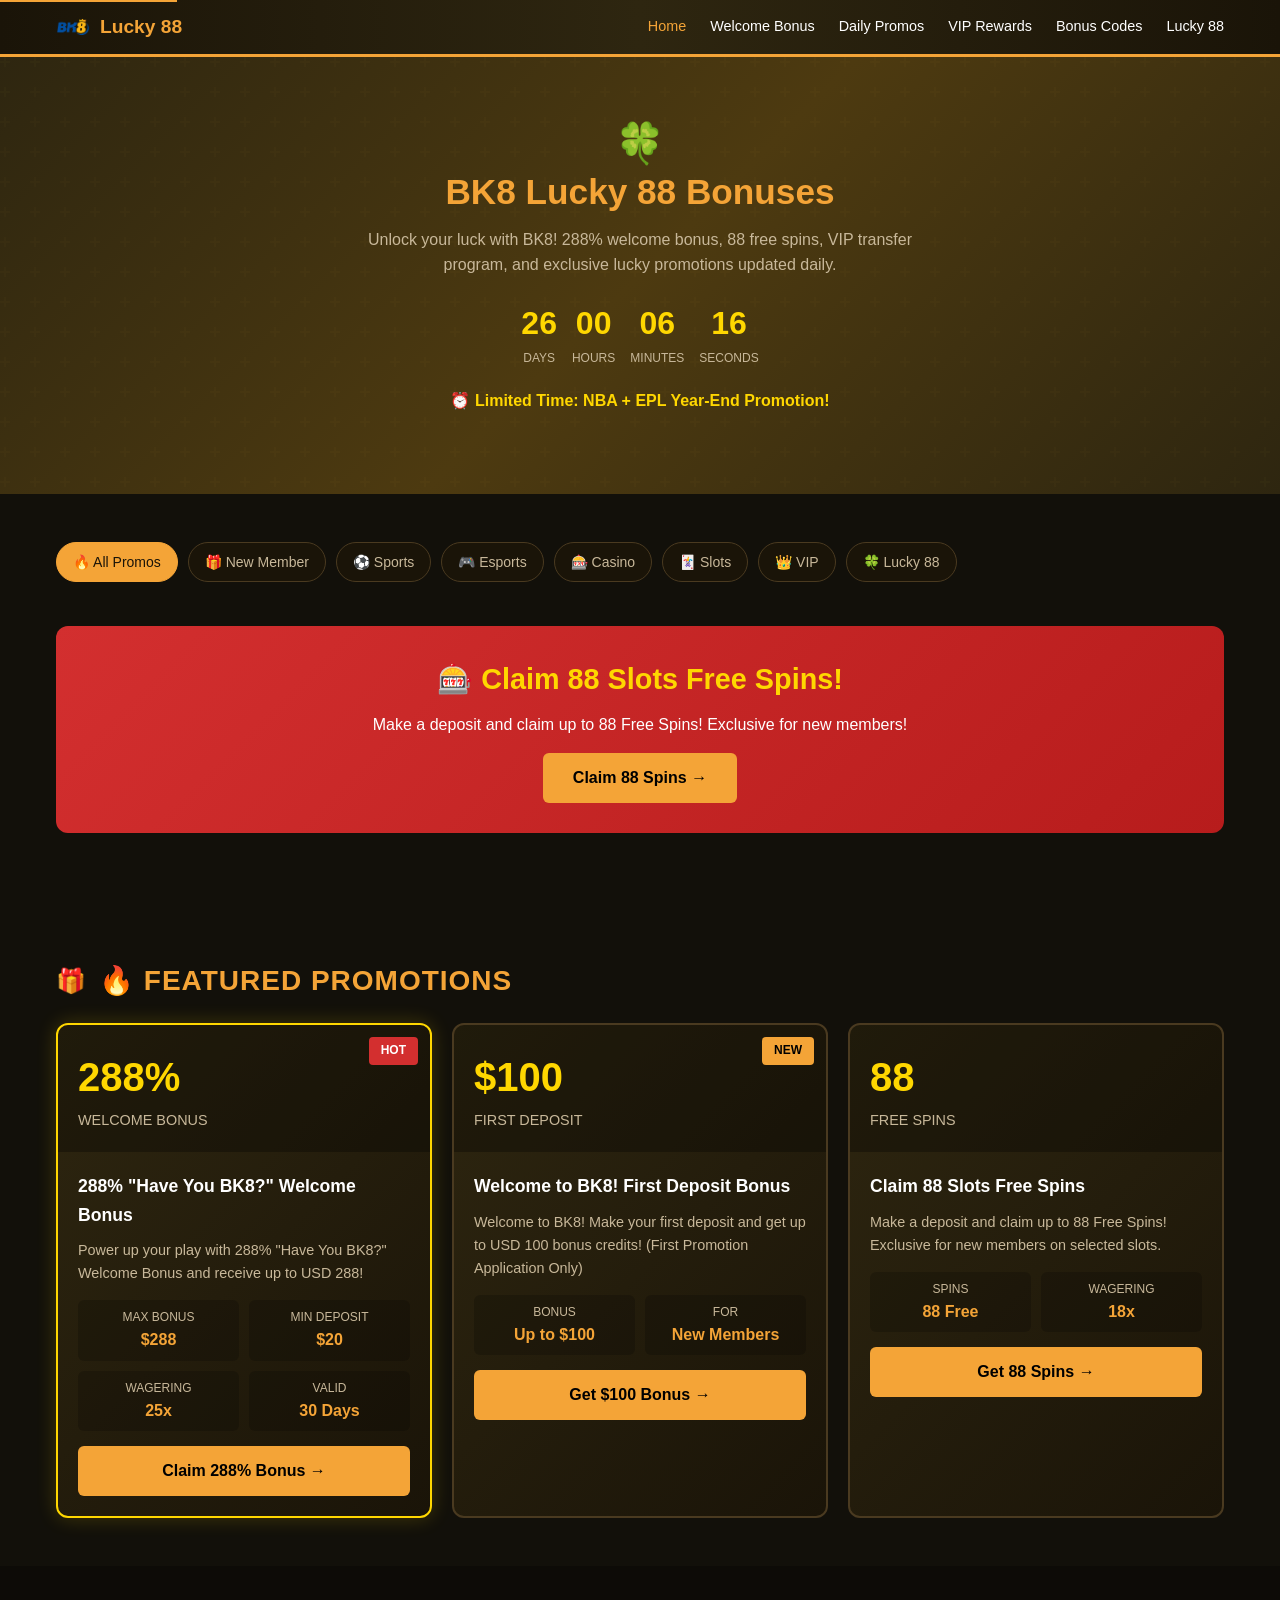
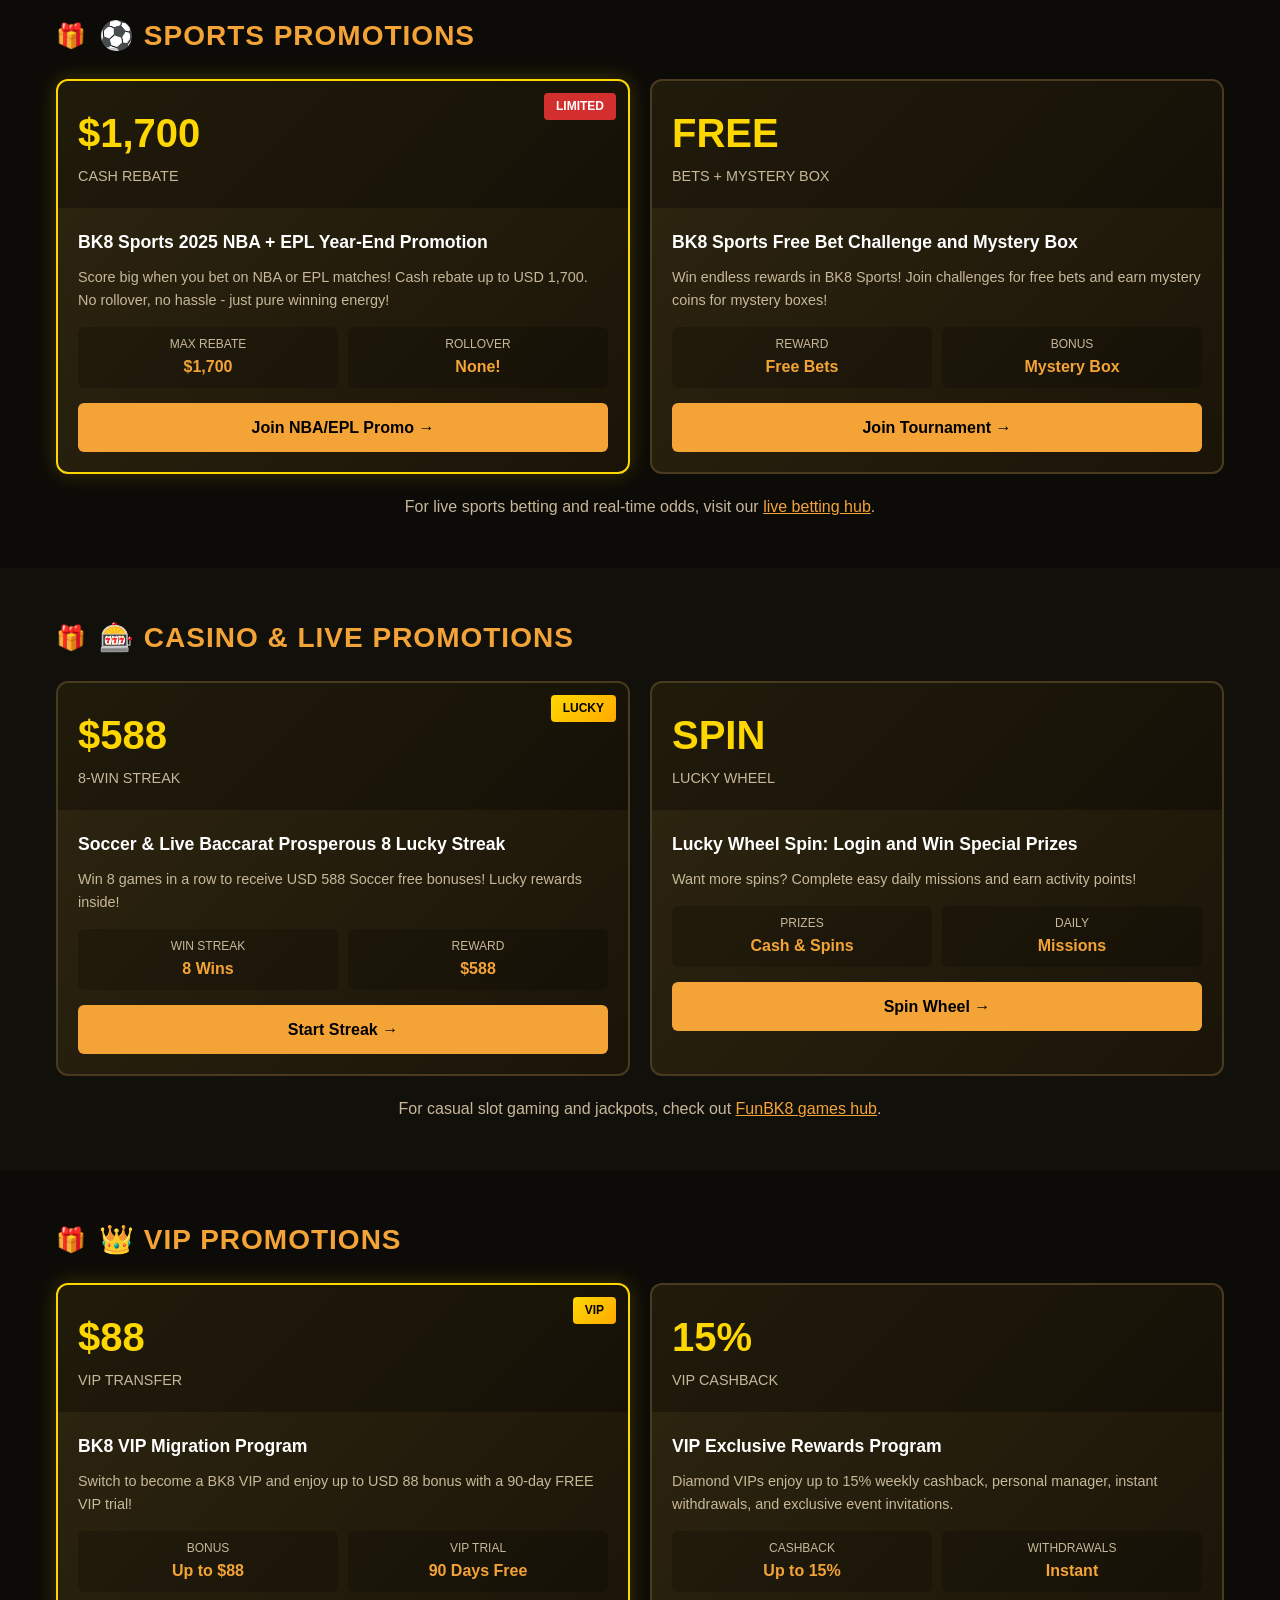
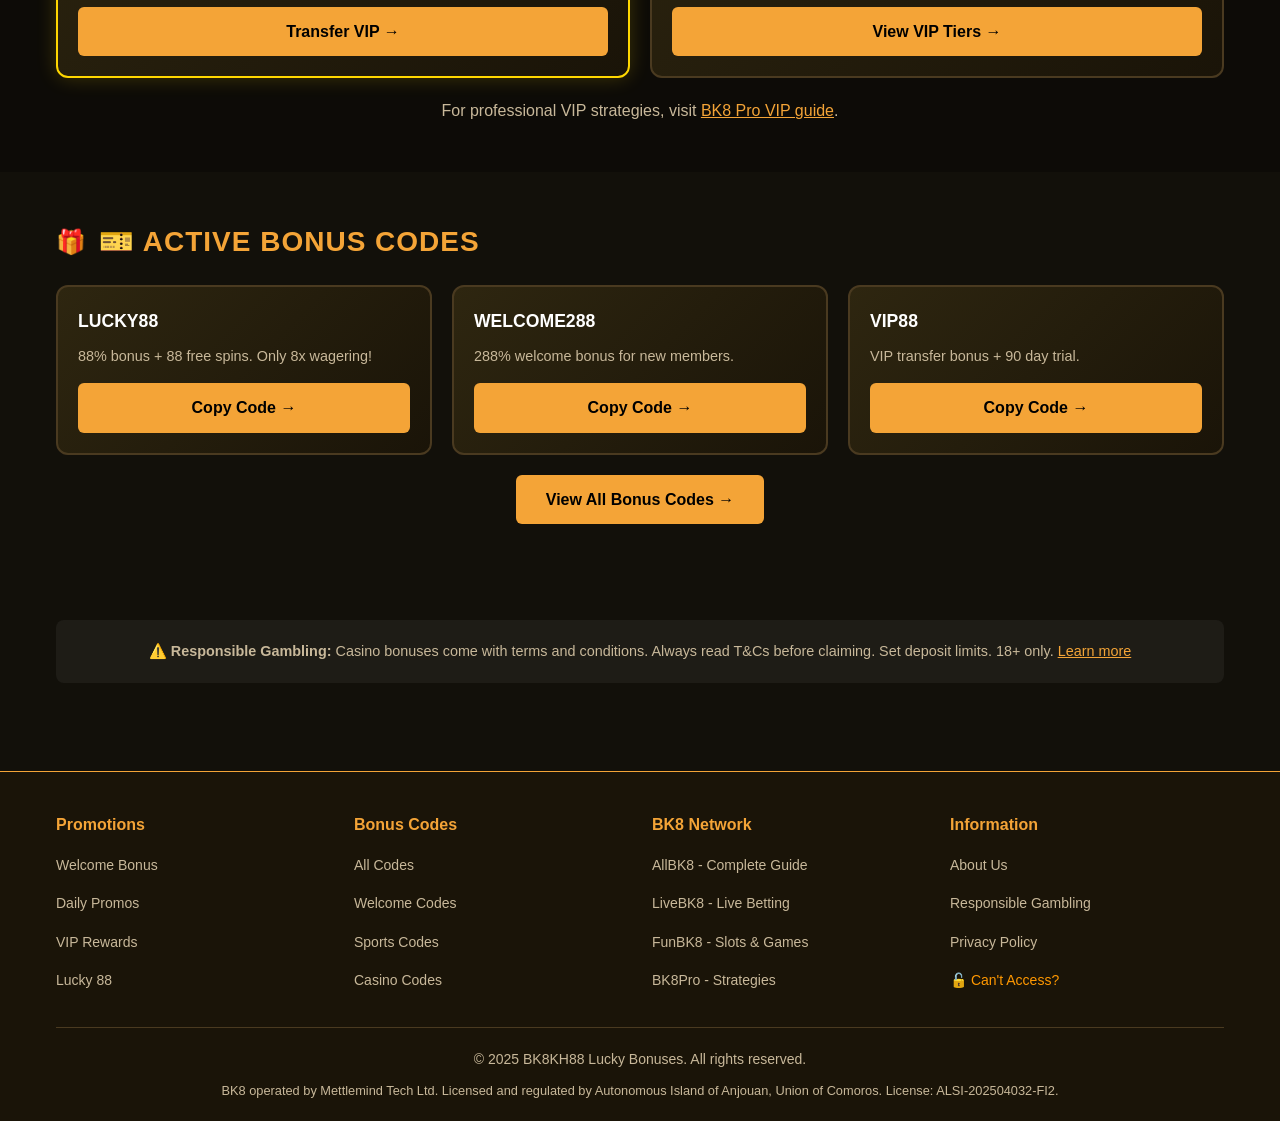
==== commit e9d64581: "Added sitemap.xml, robots.txt, and canonical URL for SEO" ====
--- a/index.html
+++ b/index.html
@@ -6,6 +6,7 @@
   <meta name="description" content="BK8 Lucky 88 bonuses & promotions 2025! 288% welcome bonus, 88 free spins, VIP transfer program, lucky wheel, and exclusive offers. Best BK8 bonus codes Cambodia.">
   <meta name="keywords" content="bk8 bonus, bk8 promotion, bk8 lucky 88, bk8 288 bonus, bk8 welcome bonus, bk8 free spins, bk8 vip, bk8kh88">
   <meta name="robots" content="index, follow">
+  <link rel="canonical" href="https://bk8-promotions-centre.pages.dev/">
   
   <title>BK8 Bonuses 88 | 288% Welcome Bonus & Lucky Promotions 2025</title>
   
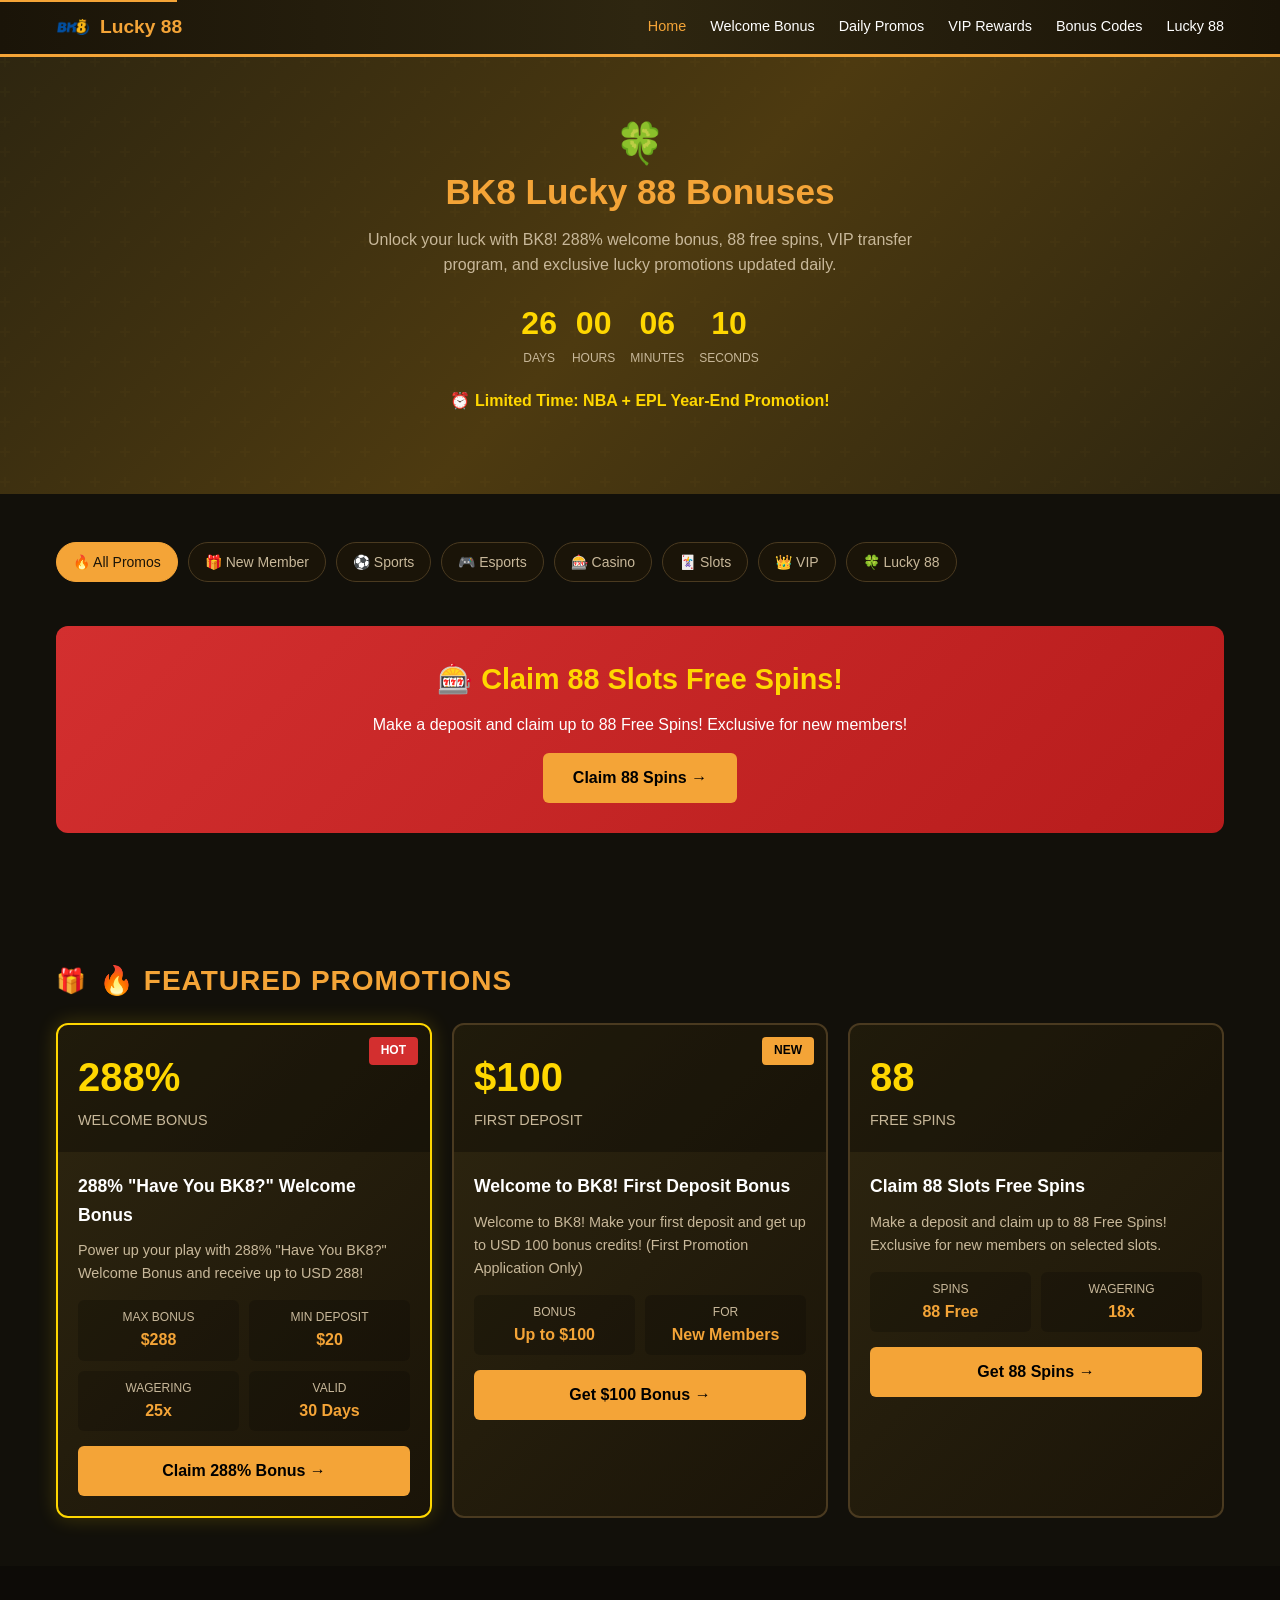
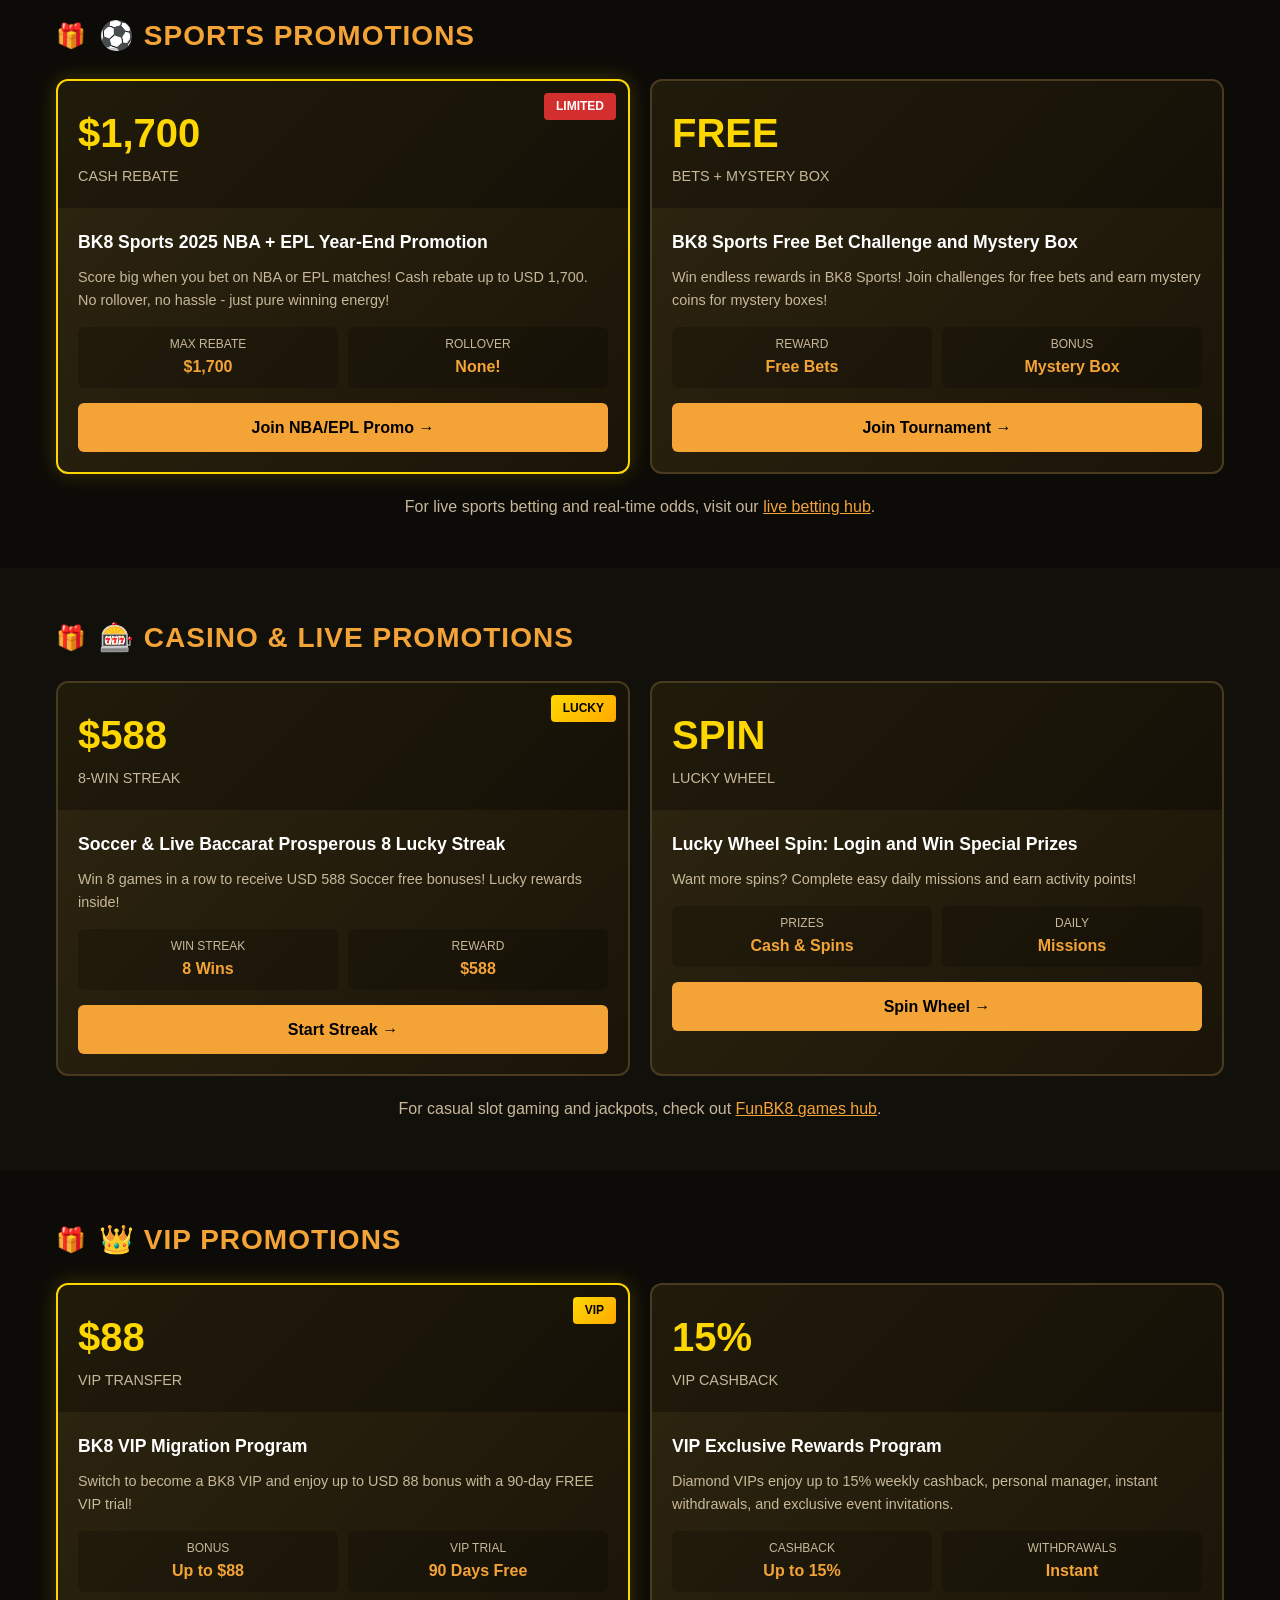
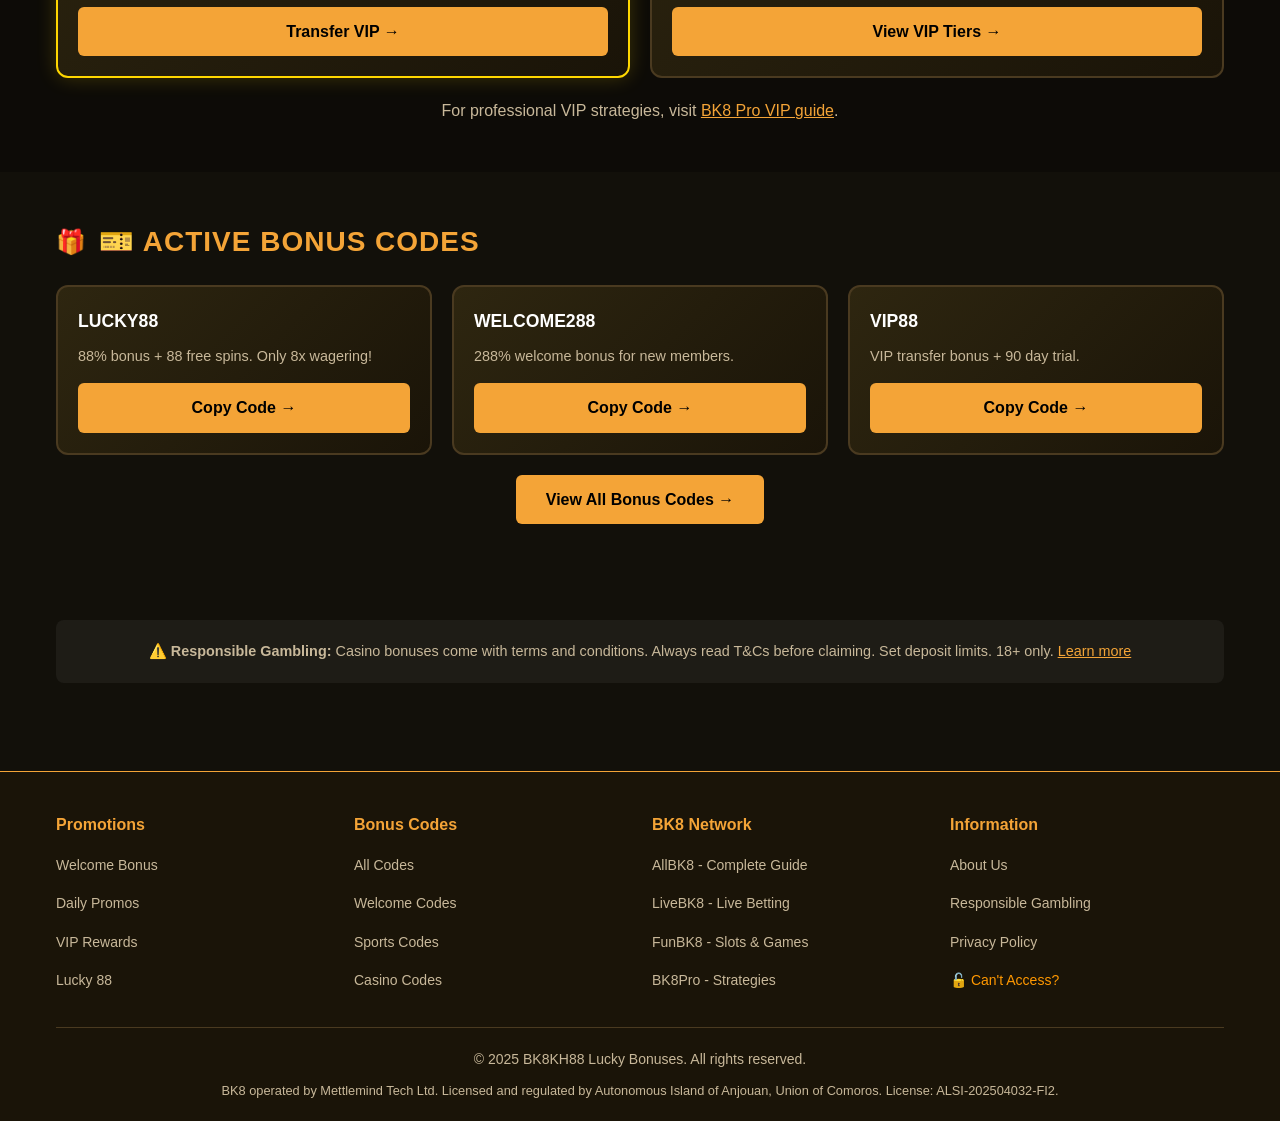
==== commit 721171ec: "Added Google Search Console verification meta tag" ====
--- a/index.html
+++ b/index.html
@@ -3,6 +3,7 @@
 <head>
   <meta charset="UTF-8">
   <meta name="viewport" content="width=device-width, initial-scale=1.0">
+  <meta name="google-site-verification" content="Ki8SXCs0SWO84ZdtuDQgCvcgMFF5JKdMwcpdatJI43Y">
   <meta name="description" content="BK8 Lucky 88 bonuses & promotions 2025! 288% welcome bonus, 88 free spins, VIP transfer program, lucky wheel, and exclusive offers. Best BK8 bonus codes Cambodia.">
   <meta name="keywords" content="bk8 bonus, bk8 promotion, bk8 lucky 88, bk8 288 bonus, bk8 welcome bonus, bk8 free spins, bk8 vip, bk8kh88">
   <meta name="robots" content="index, follow">
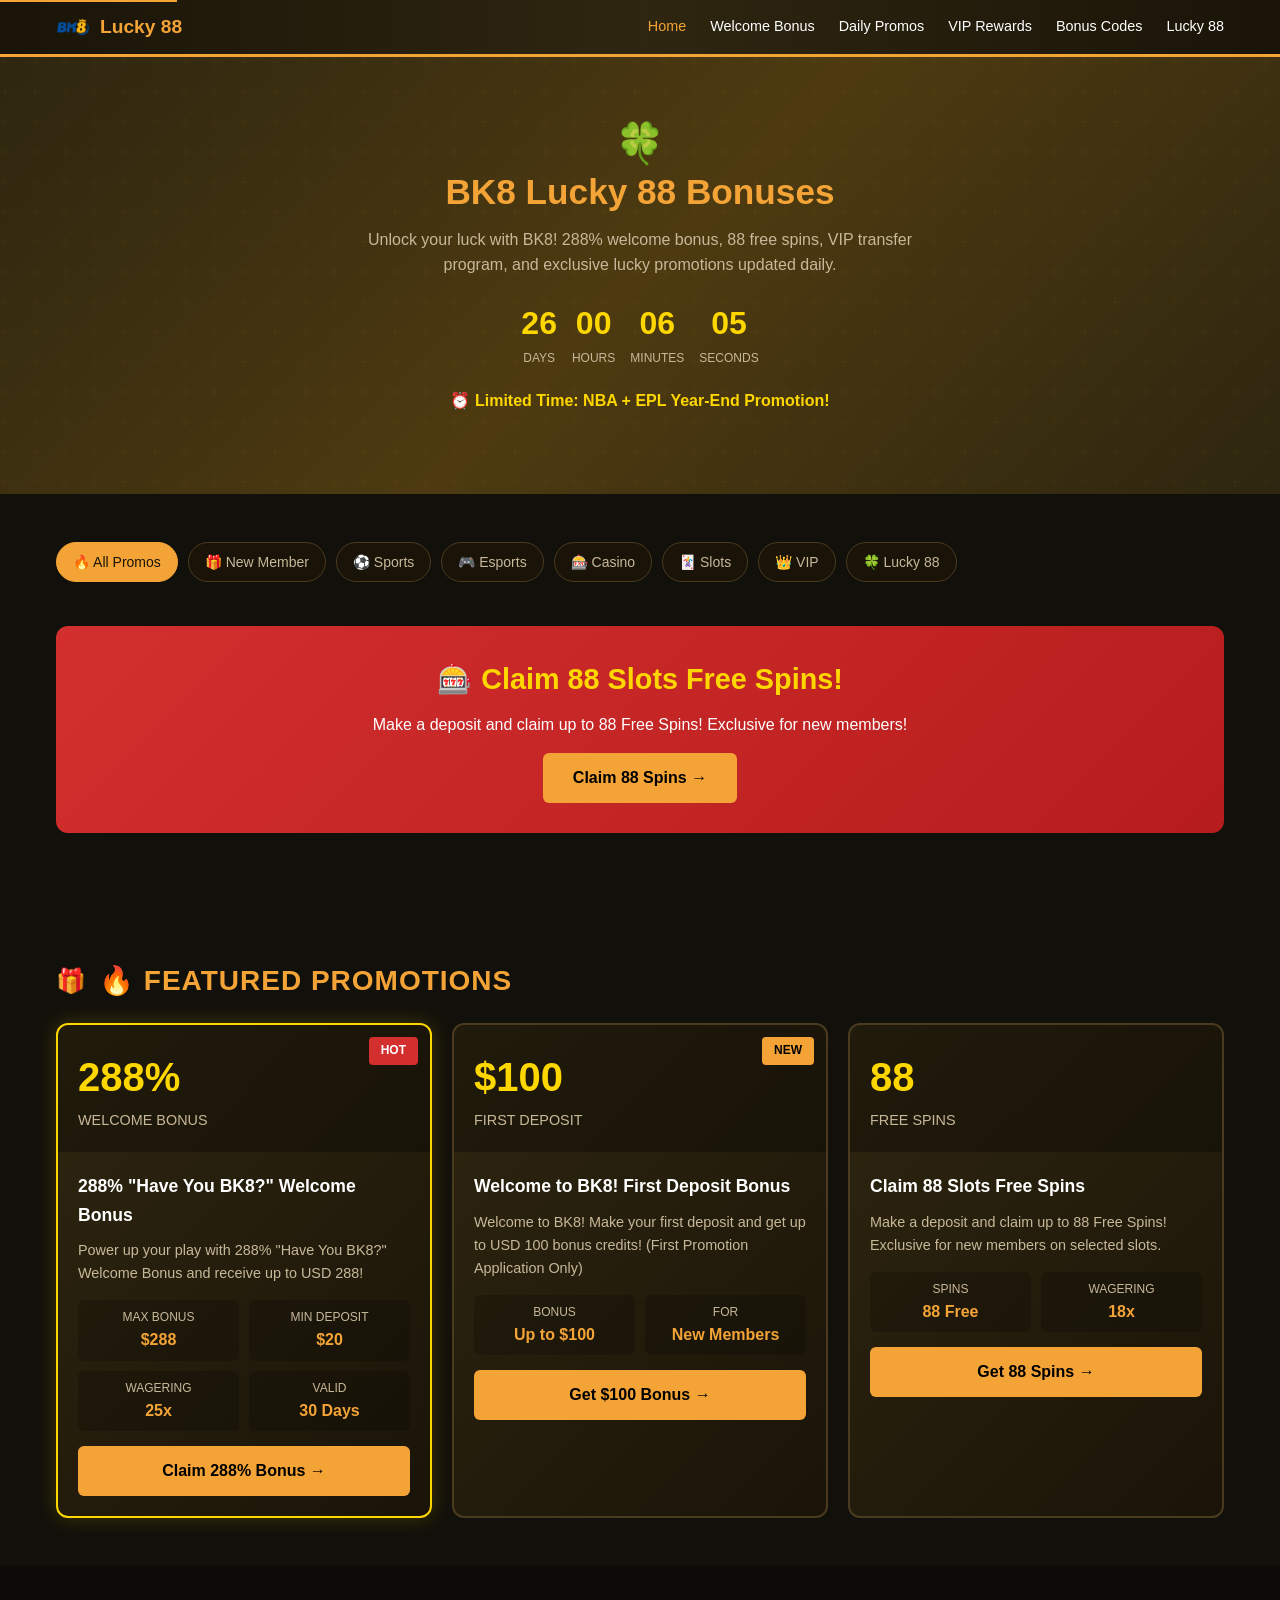
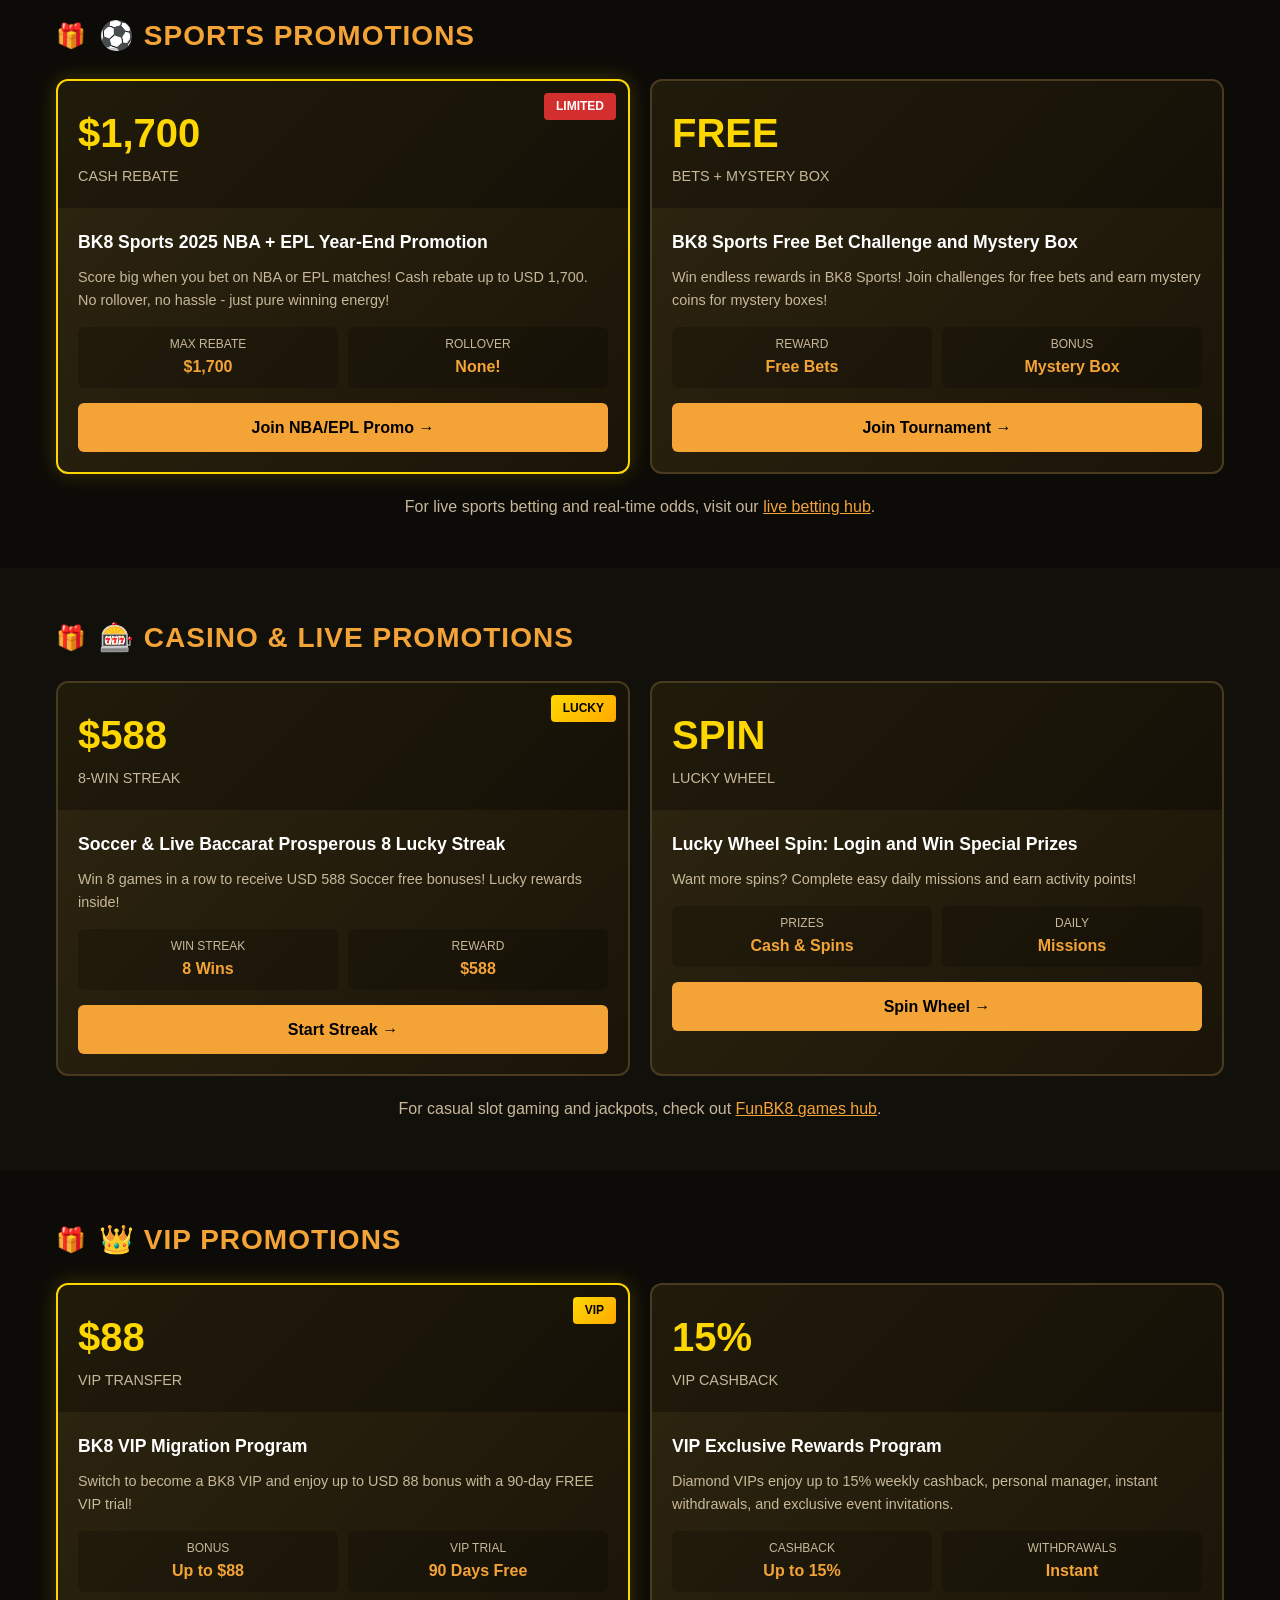
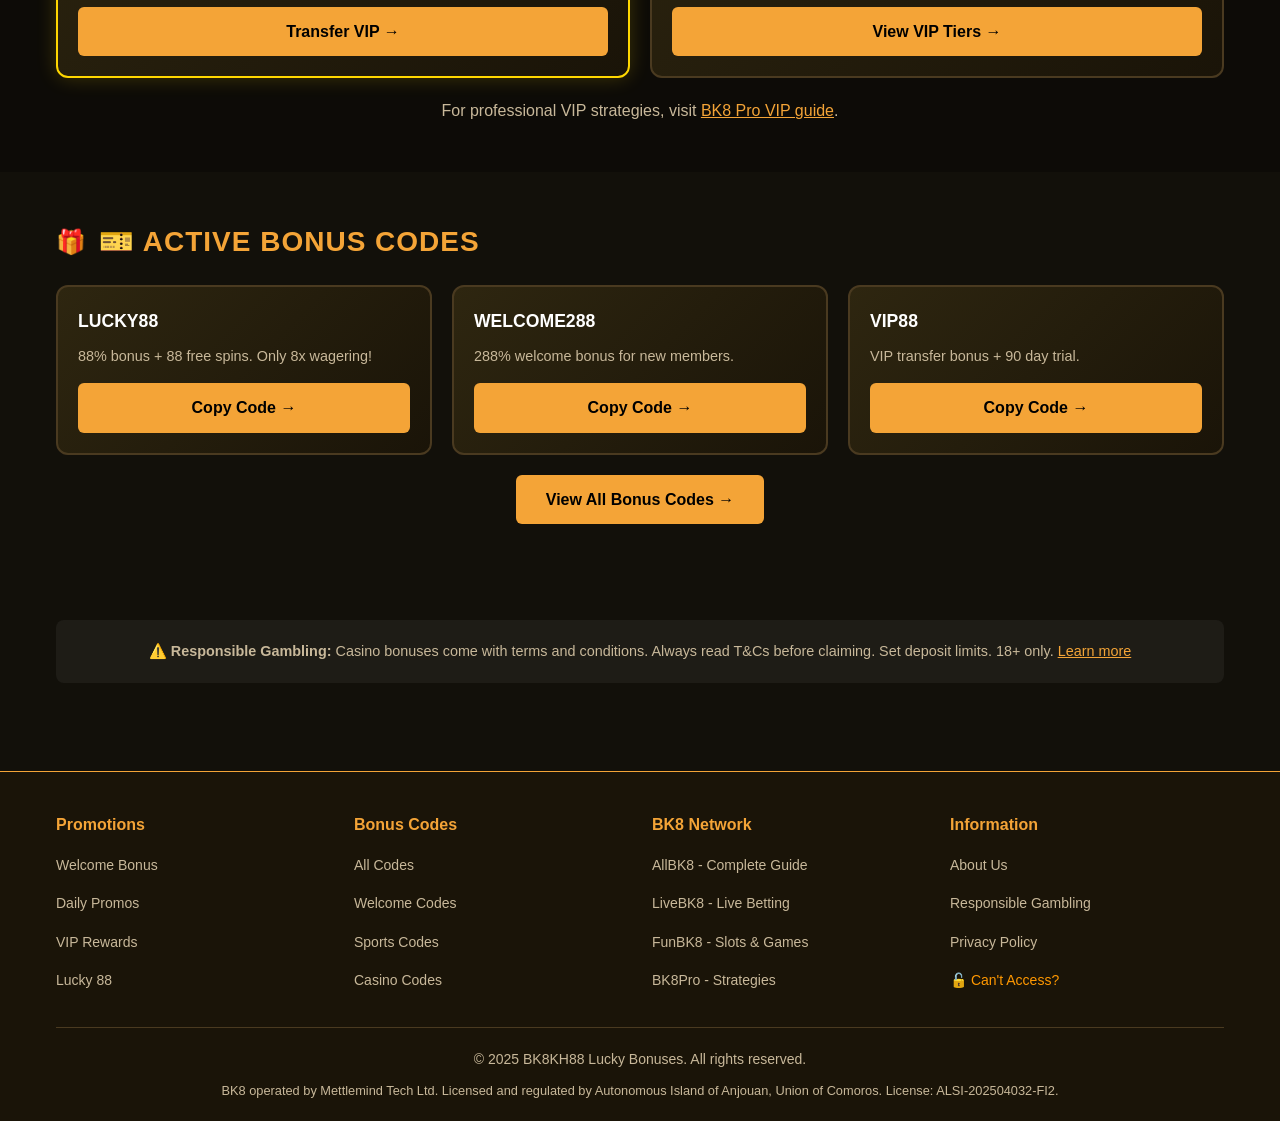
==== commit 776f2944: "Updated Google verification code" ====
--- a/index.html
+++ b/index.html
@@ -3,7 +3,7 @@
 <head>
   <meta charset="UTF-8">
   <meta name="viewport" content="width=device-width, initial-scale=1.0">
-  <meta name="google-site-verification" content="Ki8SXCs0SWO84ZdtuDQgCvcgMFF5JKdMwcpdatJI43Y">
+  <meta name="google-site-verification" content="hexUF1ci9jn3_o5hZvwXZxW5xx5lnsNakwZgfZred9c">
   <meta name="description" content="BK8 Lucky 88 bonuses & promotions 2025! 288% welcome bonus, 88 free spins, VIP transfer program, lucky wheel, and exclusive offers. Best BK8 bonus codes Cambodia.">
   <meta name="keywords" content="bk8 bonus, bk8 promotion, bk8 lucky 88, bk8 288 bonus, bk8 welcome bonus, bk8 free spins, bk8 vip, bk8kh88">
   <meta name="robots" content="index, follow">
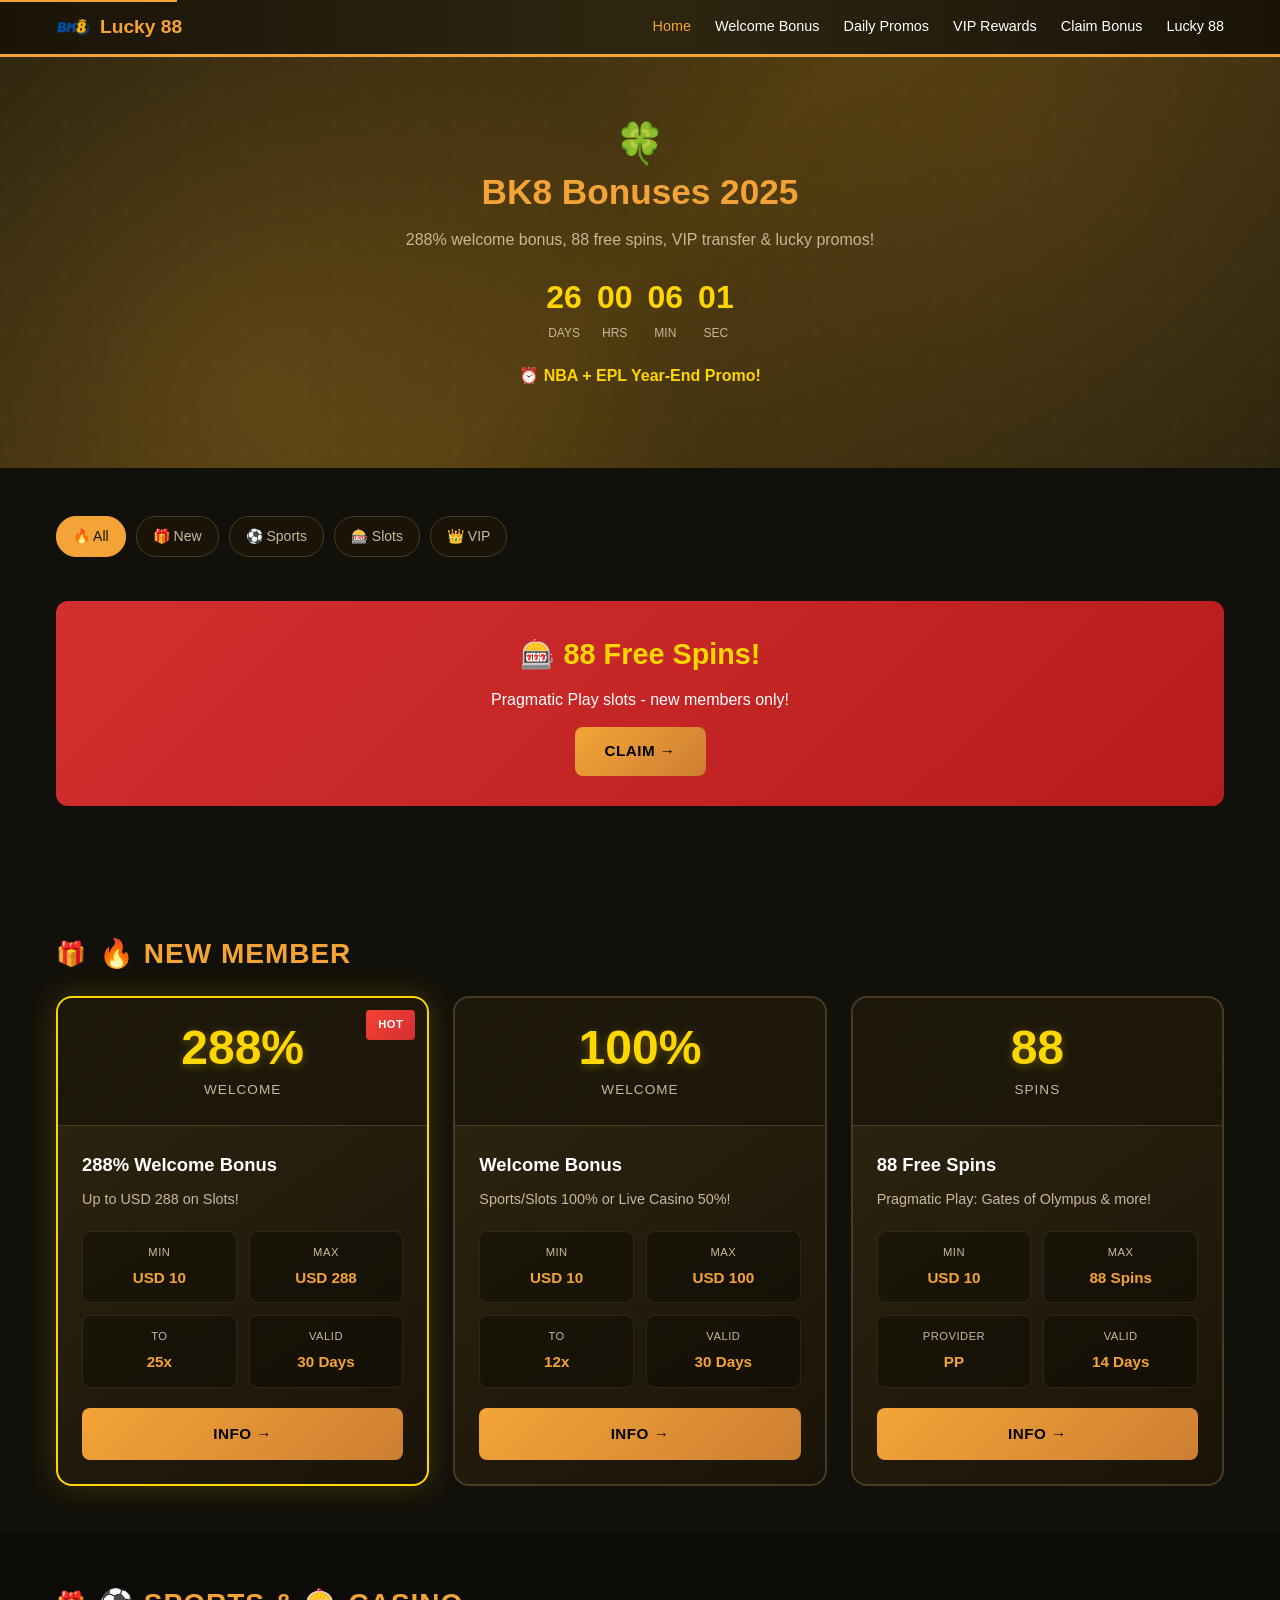
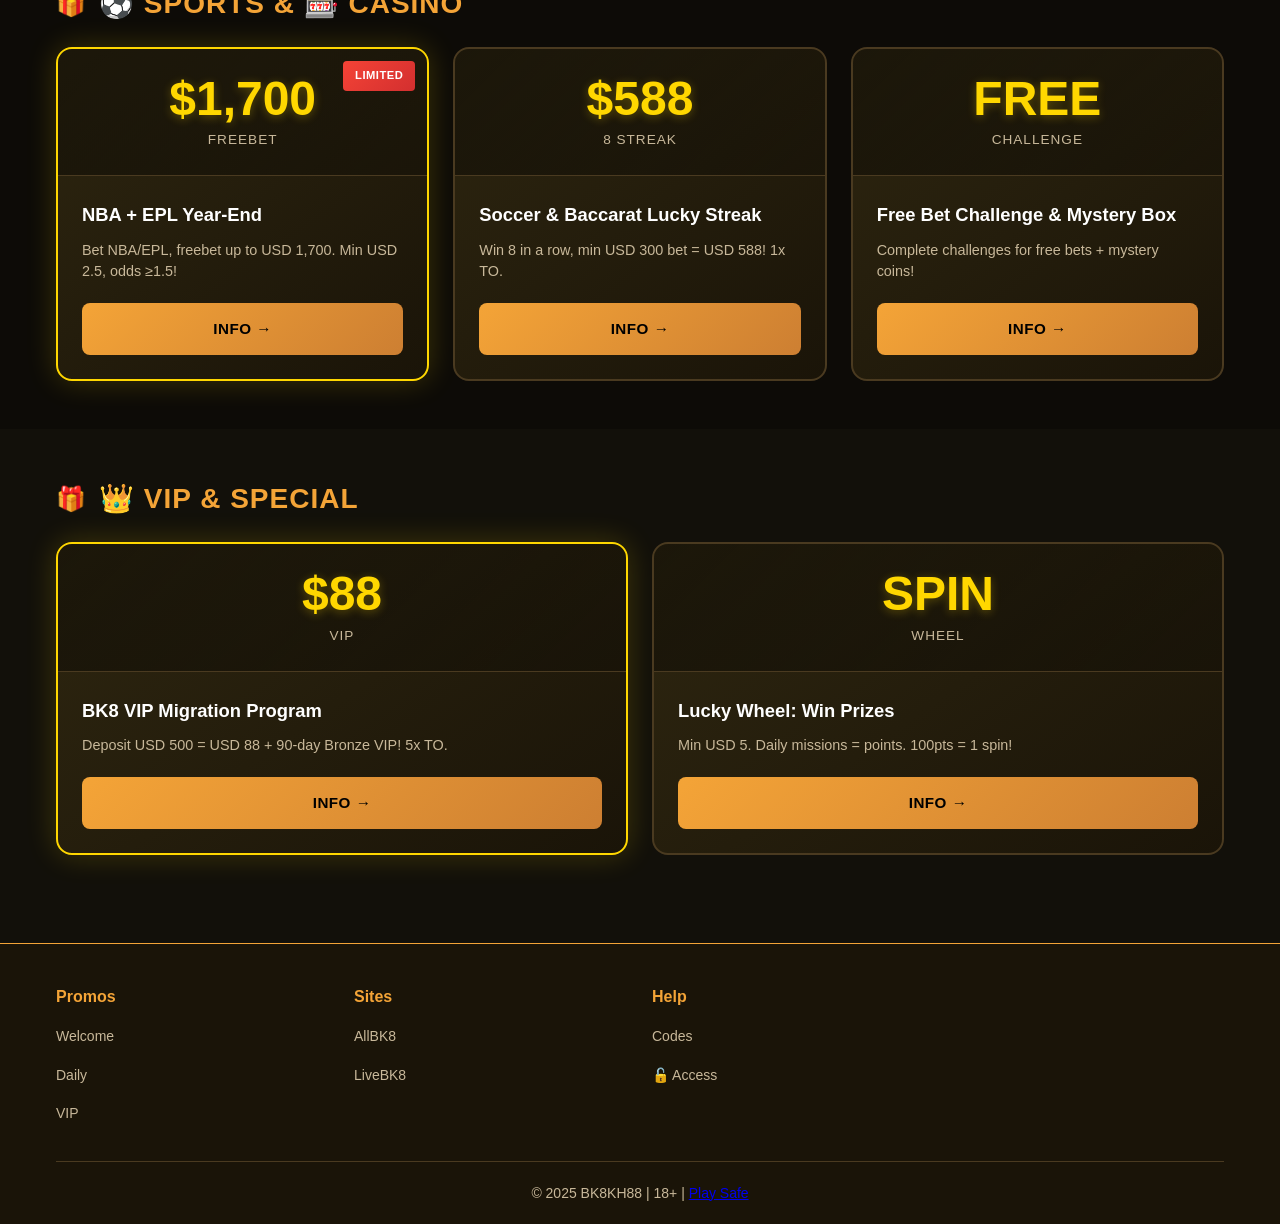
==== commit b9bca45e: "Standardize nav links to white across all pages" ====
--- a/index.html
+++ b/index.html
@@ -1,573 +1,126 @@
 <!DOCTYPE html>
 <html lang="en">
 <head>
-  <meta charset="UTF-8">
-  <meta name="viewport" content="width=device-width, initial-scale=1.0">
-  <meta name="google-site-verification" content="hexUF1ci9jn3_o5hZvwXZxW5xx5lnsNakwZgfZred9c">
-  <meta name="description" content="BK8 Lucky 88 bonuses & promotions 2025! 288% welcome bonus, 88 free spins, VIP transfer program, lucky wheel, and exclusive offers. Best BK8 bonus codes Cambodia.">
-  <meta name="keywords" content="bk8 bonus, bk8 promotion, bk8 lucky 88, bk8 288 bonus, bk8 welcome bonus, bk8 free spins, bk8 vip, bk8kh88">
-  <meta name="robots" content="index, follow">
-  <link rel="canonical" href="https://bk8-promotions-centre.pages.dev/">
-  
-  <title>BK8 Bonuses 88 | 288% Welcome Bonus & Lucky Promotions 2025</title>
-  
-  <link rel="preload" href="css/styles.css" as="style">
-  
-  <!-- Critical CSS -->
-  <style>
-    :root{--primary:#1a1408;--accent:#f4a437;--white:#fff;--bg:#12100a;--text-light:#c8b89a;--border:#4a3a20;--lucky-red:#d32f2f;--lucky-gold:#ffd700}
-    *{margin:0;padding:0;box-sizing:border-box}
-    body{font-family:-apple-system,BlinkMacSystemFont,'Segoe UI',Roboto,sans-serif;line-height:1.6;background:var(--bg);color:var(--white)}
-    .header{background:linear-gradient(90deg,#1a1408 0%,#2e2610 50%,#1a1408 100%);padding:0;position:sticky;top:0;z-index:100;border-bottom:3px solid var(--accent)}
-    .container{max-width:1200px;margin:0 auto;padding:0 16px}
-    .header-inner{display:flex;justify-content:space-between;align-items:center;padding:10px 0}
-    .logo{display:flex;align-items:center;gap:10px;font-size:1.2rem;font-weight:700;color:var(--white);text-decoration:none}
-    .logo-img{height:34px;width:auto}
-    .logo span{color:var(--accent)}
-    .nav-list{display:flex;list-style:none;gap:20px}
-    .nav-list a{color:var(--text-light);text-decoration:none;font-size:0.9rem}
-    .nav-list a:hover,.nav-list a.active{color:var(--accent)}
-    .hero{background:linear-gradient(135deg,#2e2610 0%,#4d3a10 50%,#2e2610 100%);padding:40px 16px;text-align:center}
-    .hero h1{font-size:1.85rem;margin-bottom:12px}
-    .hero h1 span{color:var(--accent);display:block;font-size:2.2rem}
-    .hero p{color:var(--text-light);max-width:600px;margin:0 auto 20px}
-    .section{padding:40px 0}
-    .section-title{font-size:1.5rem;margin-bottom:20px;color:var(--white)}
-    .promo-grid{display:grid;grid-template-columns:repeat(auto-fit,minmax(300px,1fr));gap:20px}
-    .promo-card{background:linear-gradient(135deg,#2e2610 0%,#1a1408 100%);border:2px solid var(--border);border-radius:12px;overflow:hidden;transition:transform 0.3s,border-color 0.3s}
-    .promo-card:hover{transform:translateY(-4px);border-color:var(--accent)}
-    .promo-card.featured{border-color:var(--lucky-gold);box-shadow:0 0 20px rgba(255,215,0,0.2)}
-    .promo-badge{display:inline-block;padding:4px 12px;font-size:0.75rem;font-weight:700;text-transform:uppercase;border-radius:4px;position:absolute;top:12px;right:12px}
-    .promo-badge.hot{background:var(--lucky-red);color:var(--white)}
-    .promo-badge.new{background:var(--accent);color:#000}
-    .promo-badge.vip{background:linear-gradient(135deg,#ffd700,#ffaa00);color:#000}
-    .promo-header{position:relative;padding:20px;background:rgba(0,0,0,0.3)}
-    .promo-value{font-size:2.5rem;font-weight:800;color:var(--lucky-gold)}
-    .promo-type{color:var(--text-light);font-size:0.9rem;text-transform:uppercase}
-    .promo-body{padding:20px}
-    .promo-title{font-size:1.1rem;margin-bottom:10px}
-    .promo-title a{color:var(--white);text-decoration:none}
-    .promo-title a:hover{color:var(--accent)}
-    .promo-desc{color:var(--text-light);font-size:0.9rem;margin-bottom:15px}
-    .promo-details{display:grid;grid-template-columns:1fr 1fr;gap:10px;margin-bottom:15px}
-    .promo-detail{background:rgba(0,0,0,0.2);padding:8px;border-radius:6px;text-align:center}
-    .promo-detail-label{font-size:0.75rem;color:var(--text-light);text-transform:uppercase}
-    .promo-detail-value{font-weight:700;color:var(--accent)}
-    .promo-cta{display:block;text-align:center;padding:12px;background:var(--accent);color:#000;text-decoration:none;font-weight:700;border-radius:6px;transition:background 0.3s}
-    .promo-cta:hover{background:var(--lucky-gold)}
-    .countdown{display:flex;justify-content:center;gap:15px;margin:20px 0}
-    .countdown-item{text-align:center}
-    .countdown-value{font-size:2rem;font-weight:800;color:var(--lucky-gold)}
-    .countdown-label{font-size:0.75rem;color:var(--text-light);text-transform:uppercase}
-    .category-pills{display:flex;flex-wrap:wrap;gap:10px;margin-bottom:30px}
-    .category-pill{padding:8px 16px;background:rgba(255,255,255,0.1);color:var(--text-light);text-decoration:none;border-radius:20px;font-size:0.85rem;transition:all 0.3s}
-    .category-pill:hover,.category-pill.active{background:var(--accent);color:#000}
-    .lucky88-banner{background:linear-gradient(135deg,#d32f2f 0%,#b71c1c 100%);padding:30px;border-radius:12px;text-align:center;margin-bottom:30px}
-    .lucky88-banner h2{color:var(--lucky-gold);font-size:1.8rem;margin-bottom:10px}
-    .lucky88-banner p{color:var(--white);margin-bottom:15px}
-    .footer{background:var(--primary);padding:40px 0 20px;border-top:2px solid var(--border)}
-    .footer-grid{display:grid;grid-template-columns:repeat(auto-fit,minmax(200px,1fr));gap:30px;margin-bottom:30px}
-    .footer-section h4{color:var(--accent);margin-bottom:15px}
-    .footer-section ul{list-style:none}
-    .footer-section a{color:var(--text-light);text-decoration:none;font-size:0.9rem;display:block;padding:4px 0}
-    .footer-section a:hover{color:var(--accent)}
-    .footer-bottom{text-align:center;padding-top:20px;border-top:1px solid var(--border);color:var(--text-light);font-size:0.85rem}
-    .nav-toggle{display:none;background:none;border:none;color:var(--white);font-size:1.5rem;cursor:pointer}
-    @media(max-width:768px){
-      .nav-toggle{display:block}
-      .nav{display:none;position:absolute;top:100%;left:0;right:0;background:var(--primary);padding:20px}
-      .nav.active{display:block}
-      .nav-list{flex-direction:column;gap:15px}
-      .promo-grid{grid-template-columns:1fr}
-    }
-  </style>
-  
-  <link rel="stylesheet" href="css/styles.css">
-  
-  <!-- Schema -->
-  <script type="application/ld+json">
-  {
-    "@context": "https://schema.org",
-    "@type": "WebSite",
-    "name": "BK8KH88",
-    "description": "BK8 Lucky 88 Bonuses - Best promotions, bonus codes, and lucky offers for Cambodia players 2025",
-    "url": "https://bk8kh88.com"
-  }
-  </script>
+<meta charset="UTF-8">
+<meta name="viewport" content="width=device-width,initial-scale=1">
+<meta name="google-site-verification" content="hexUF1ci9jn3_o5hZvwXZxW5xx5lnsNakwZgfZred9c">
+<meta name="description" content="BK8 bonuses 2025! 288% welcome bonus (25x TO), 88 free spins, VIP program. Best promotions Cambodia.">
+<meta name="robots" content="index,follow">
+<link rel="canonical" href="https://bk8-promotions-centre.pages.dev/">
+<title>BK8 Bonuses 88 | 288% Welcome Bonus 2025</title>
+<style>:root{--p:#1a1408;--a:#f4a437;--w:#fff;--bg:#12100a;--t:#c8b89a;--b:#4a3a20;--r:#d32f2f;--g:#ffd700}*{margin:0;padding:0;box-sizing:border-box}body{font-family:system-ui,sans-serif;line-height:1.6;background:var(--bg);color:var(--w)}.header{background:linear-gradient(90deg,#1a1408,#2e2610,#1a1408);position:sticky;top:0;z-index:100;border-bottom:3px solid var(--a)}.container{max-width:1200px;margin:0 auto;padding:0 16px}.header-inner{display:flex;justify-content:space-between;align-items:center;padding:10px 0}.logo{display:flex;align-items:center;gap:10px;font-size:1.2rem;font-weight:700;color:var(--w);text-decoration:none}.logo-img{height:34px}.logo span{color:var(--a)}.nav-list{display:flex;list-style:none;gap:20px}.nav-list a{color:var(--w);text-decoration:none;font-size:.9rem}.nav-list a:hover,.nav-list a.active{color:var(--a)}.hero{background:linear-gradient(135deg,#2e2610,#4d3a10,#2e2610);padding:40px 16px;text-align:center}.hero h1{font-size:1.85rem;margin-bottom:12px}.hero h1 span{color:var(--a);display:block;font-size:2.2rem}.hero p{color:var(--t);max-width:600px;margin:0 auto 20px}.section{padding:40px 0}.section-title{font-size:1.5rem;margin-bottom:20px}.promo-grid{display:grid;grid-template-columns:repeat(auto-fit,minmax(300px,1fr));gap:20px}.promo-card{background:linear-gradient(135deg,#2e2610,#1a1408);border:2px solid var(--b);border-radius:12px;overflow:hidden}.promo-card.featured{border-color:var(--g);box-shadow:0 0 20px rgba(255,215,0,.2)}.promo-badge{display:inline-block;padding:4px 12px;font-size:.75rem;font-weight:700;text-transform:uppercase;border-radius:4px;position:absolute;top:12px;right:12px}.promo-badge.hot{background:var(--r);color:var(--w)}.promo-header{position:relative;padding:20px;background:rgba(0,0,0,.3)}.promo-value{font-size:2.5rem;font-weight:800;color:var(--g)}.promo-type{color:var(--t);font-size:.9rem;text-transform:uppercase}.promo-body{padding:20px}.promo-title{font-size:1.1rem;margin-bottom:10px}.promo-title a{color:var(--w);text-decoration:none}.promo-desc{color:var(--t);font-size:.9rem;margin-bottom:15px}.promo-details{display:grid;grid-template-columns:1fr 1fr;gap:10px;margin-bottom:15px}.promo-detail{background:rgba(0,0,0,.2);padding:8px;border-radius:6px;text-align:center}.promo-detail-label{font-size:.75rem;color:var(--t);text-transform:uppercase}.promo-detail-value{font-weight:700;color:var(--a)}.promo-cta{display:block;text-align:center;padding:12px;background:var(--a);color:#000;text-decoration:none;font-weight:700;border-radius:6px}.countdown{display:flex;justify-content:center;gap:15px;margin:20px 0}.countdown-item{text-align:center}.countdown-value{font-size:2rem;font-weight:800;color:var(--g)}.countdown-label{font-size:.75rem;color:var(--t);text-transform:uppercase}.category-pills{display:flex;flex-wrap:wrap;gap:10px;margin-bottom:30px}.category-pill{padding:8px 16px;background:rgba(255,255,255,.1);color:var(--t);text-decoration:none;border-radius:20px;font-size:.85rem}.category-pill.active{background:var(--a);color:#000}.lucky88-banner{background:linear-gradient(135deg,#d32f2f,#b71c1c);padding:30px;border-radius:12px;text-align:center;margin-bottom:30px}.lucky88-banner h2{color:var(--g);font-size:1.8rem;margin-bottom:10px}.lucky88-banner p{margin-bottom:15px}.footer{background:var(--p);padding:40px 0 20px;border-top:2px solid var(--b)}.footer-grid{display:grid;grid-template-columns:repeat(auto-fit,minmax(200px,1fr));gap:30px;margin-bottom:30px}.footer-section h4{color:var(--a);margin-bottom:15px}.footer-section ul{list-style:none}.footer-section a{color:var(--t);text-decoration:none;font-size:.9rem;display:block;padding:4px 0}.footer-bottom{text-align:center;padding-top:20px;border-top:1px solid var(--b);color:var(--t);font-size:.85rem}.nav-toggle{display:none;background:0;border:0;color:var(--w);font-size:1.5rem;cursor:pointer}.skip-link{position:absolute;top:-40px;left:0;background:var(--a);color:var(--p);padding:8px 16px;z-index:1000}.skip-link:focus{top:0}@media(max-width:900px){.nav-toggle{display:block}.nav{display:none;position:absolute;top:100%;left:0;right:0;background:var(--p);padding:20px}.nav.active{display:block}.nav-list{flex-direction:column;gap:15px}.promo-grid{grid-template-columns:1fr}}</style>
+<link rel="stylesheet" href="css/styles.css" media="print" onload="this.media='all'">
+<noscript><link rel="stylesheet" href="css/styles.css"></noscript>
+<script type="application/ld+json">{"@context":"https://schema.org","@type":"WebSite","name":"BK8KH88","url":"https://bk8kh88.com"}</script>
 </head>
 <body>
-  <a href="#main-content" class="skip-link">Skip to main content</a>
+<a href="#main-content" class="skip-link">Skip to main content</a>
+<header class="header"><div class="container"><div class="header-inner">
+<a href="index.html" class="logo"><img src="images/logo.webp" alt="BK8-88" class="logo-img" width="32" height="32"><span>Lucky 88</span></a>
+<button class="nav-toggle" aria-label="Toggle navigation" aria-expanded="false">☰</button>
+<nav class="nav" id="main-nav"><ul class="nav-list">
+<li><a href="index.html" class="active">Home</a></li>
+<li><a href="welcome/bonus.html">Welcome Bonus</a></li>
+<li><a href="promotions/daily.html">Daily Promos</a></li>
+<li><a href="promotions/vip.html">VIP Rewards</a></li>
+<li><a href="codes/index.html">Claim Bonus</a></li>
+<li><a href="lucky88/index.html">Lucky 88</a></li>
+</ul></nav></div></div></header>
+<main id="main-content">
+<section class="hero"><div class="container">
+<h1>🍀 <span>BK8 Bonuses 2025</span></h1>
+<p>288% welcome bonus, 88 free spins, VIP transfer & lucky promos!</p>
+<div class="countdown" id="countdown">
+<div class="countdown-item"><div class="countdown-value" id="days">15</div><div class="countdown-label">Days</div></div>
+<div class="countdown-item"><div class="countdown-value" id="hours">09</div><div class="countdown-label">Hrs</div></div>
+<div class="countdown-item"><div class="countdown-value" id="minutes">22</div><div class="countdown-label">Min</div></div>
+<div class="countdown-item"><div class="countdown-value" id="seconds">37</div><div class="countdown-label">Sec</div></div>
+</div>
+<p style="color:var(--g);font-weight:700">⏰ NBA + EPL Year-End Promo!</p>
+</div></section>
+<section class="section" style="padding-bottom:0"><div class="container"><div class="category-pills">
+<a href="index.html" class="category-pill active">🔥 All</a>
+<a href="welcome/bonus.html" class="category-pill">🎁 New</a>
+<a href="promotions/sports.html" class="category-pill">⚽ Sports</a>
+<a href="promotions/slots.html" class="category-pill">🎰 Slots</a>
+<a href="promotions/vip.html" class="category-pill">👑 VIP</a>
+</div></div></section>
+<section class="section" style="padding-top:20px"><div class="container"><div class="lucky88-banner">
+<h2>🎰 88 Free Spins!</h2>
+<p>Pragmatic Play slots - new members only!</p>
+<a href="lucky88/index.html" class="promo-cta" style="display:inline-block;padding:12px 30px">Claim →</a>
+</div></div></section>
 
-  <header class="header">
-    <div class="container">
-      <div class="header-inner">
-        <a href="index.html" class="logo">
-          <img src="images/logo.webp" alt="BK8-88" class="logo-img" width="32" height="32">
-          <span>Lucky 88</span>
-        </a>
-        <button class="nav-toggle" aria-label="Toggle navigation" aria-expanded="false">☰</button>
-        <nav class="nav" id="main-nav">
-          <ul class="nav-list">
-            <li><a href="index.html" class="active">Home</a></li>
-            <li><a href="welcome/bonus.html">Welcome Bonus</a></li>
-            <li><a href="promotions/daily.html">Daily Promos</a></li>
-            <li><a href="promotions/vip.html">VIP Rewards</a></li>
-            <li><a href="codes/index.html">Bonus Codes</a></li>
-            <li><a href="lucky88/index.html">Lucky 88</a></li>
-          </ul>
-        </nav>
-      </div>
-    </div>
-  </header>
+<section class="section"><div class="container">
+<h2 class="section-title">🔥 New Member</h2>
+<div class="promo-grid">
+<article class="promo-card featured"><div class="promo-header"><span class="promo-badge hot">HOT</span><div class="promo-value">288%</div><div class="promo-type">Welcome</div></div>
+<div class="promo-body"><h3 class="promo-title"><a href="welcome/bonus.html">288% Welcome Bonus</a></h3>
+<p class="promo-desc">Up to USD 288 on Slots!</p>
+<div class="promo-details"><div class="promo-detail"><div class="promo-detail-label">Min</div><div class="promo-detail-value">USD 10</div></div><div class="promo-detail"><div class="promo-detail-label">Max</div><div class="promo-detail-value">USD 288</div></div><div class="promo-detail"><div class="promo-detail-label">TO</div><div class="promo-detail-value">25x</div></div><div class="promo-detail"><div class="promo-detail-label">Valid</div><div class="promo-detail-value">30 Days</div></div></div>
+<a href="welcome/bonus.html" class="promo-cta">Info →</a></div></article>
+<article class="promo-card"><div class="promo-header"><div class="promo-value">100%</div><div class="promo-type">Welcome</div></div>
+<div class="promo-body"><h3 class="promo-title"><a href="welcome/bonus.html">Welcome Bonus</a></h3>
+<p class="promo-desc">Sports/Slots 100% or Live Casino 50%!</p>
+<div class="promo-details"><div class="promo-detail"><div class="promo-detail-label">Min</div><div class="promo-detail-value">USD 10</div></div><div class="promo-detail"><div class="promo-detail-label">Max</div><div class="promo-detail-value">USD 100</div></div><div class="promo-detail"><div class="promo-detail-label">TO</div><div class="promo-detail-value">12x</div></div><div class="promo-detail"><div class="promo-detail-label">Valid</div><div class="promo-detail-value">30 Days</div></div></div>
+<a href="welcome/bonus.html" class="promo-cta">Info →</a></div></article>
+<article class="promo-card"><div class="promo-header"><div class="promo-value">88</div><div class="promo-type">Spins</div></div>
+<div class="promo-body"><h3 class="promo-title"><a href="lucky88/index.html">88 Free Spins</a></h3>
+<p class="promo-desc">Pragmatic Play: Gates of Olympus & more!</p>
+<div class="promo-details"><div class="promo-detail"><div class="promo-detail-label">Min</div><div class="promo-detail-value">USD 10</div></div><div class="promo-detail"><div class="promo-detail-label">Max</div><div class="promo-detail-value">88 Spins</div></div><div class="promo-detail"><div class="promo-detail-label">Provider</div><div class="promo-detail-value">PP</div></div><div class="promo-detail"><div class="promo-detail-label">Valid</div><div class="promo-detail-value">14 Days</div></div></div>
+<a href="lucky88/index.html" class="promo-cta">Info →</a></div></article>
+</div></div></section>
 
-  <main id="main-content">
-    <!-- Hero Section -->
-    <section class="hero">
-      <div class="container">
-        <h1>🍀 <span>BK8 Lucky 88 Bonuses</span></h1>
-        <p>Unlock your luck with BK8! 288% welcome bonus, 88 free spins, VIP transfer program, and exclusive lucky promotions updated daily.</p>
-        
-        <!-- Countdown Timer -->
-        <div class="countdown" id="countdown">
-          <div class="countdown-item">
-            <div class="countdown-value" id="days">15</div>
-            <div class="countdown-label">Days</div>
-          </div>
-          <div class="countdown-item">
-            <div class="countdown-value" id="hours">09</div>
-            <div class="countdown-label">Hours</div>
-          </div>
-          <div class="countdown-item">
-            <div class="countdown-value" id="minutes">22</div>
-            <div class="countdown-label">Minutes</div>
-          </div>
-          <div class="countdown-item">
-            <div class="countdown-value" id="seconds">37</div>
-            <div class="countdown-label">Seconds</div>
-          </div>
-        </div>
-        <p style="color: var(--lucky-gold); font-weight: 700;">⏰ Limited Time: NBA + EPL Year-End Promotion!</p>
-      </div>
-    </section>
+<section class="section" style="background:rgba(0,0,0,.3)"><div class="container">
+<h2 class="section-title">⚽ Sports & 🎰 Casino</h2>
+<div class="promo-grid">
+<article class="promo-card featured"><div class="promo-header"><span class="promo-badge hot">LIMITED</span><div class="promo-value">$1,700</div><div class="promo-type">Freebet</div></div>
+<div class="promo-body"><h3 class="promo-title"><a href="promotions/daily.html">NBA + EPL Year-End</a></h3>
+<p class="promo-desc">Bet NBA/EPL, freebet up to USD 1,700. Min USD 2.5, odds ≥1.5!</p>
+<a href="promotions/daily.html" class="promo-cta">Info →</a></div></article>
+<article class="promo-card"><div class="promo-header"><div class="promo-value">$588</div><div class="promo-type">8 Streak</div></div>
+<div class="promo-body"><h3 class="promo-title"><a href="lucky88/index.html">Soccer & Baccarat Lucky Streak</a></h3>
+<p class="promo-desc">Win 8 in a row, min USD 300 bet = USD 588! 1x TO.</p>
+<a href="lucky88/index.html" class="promo-cta">Info →</a></div></article>
+<article class="promo-card"><div class="promo-header"><div class="promo-value">FREE</div><div class="promo-type">Challenge</div></div>
+<div class="promo-body"><h3 class="promo-title"><a href="promotions/daily.html">Free Bet Challenge & Mystery Box</a></h3>
+<p class="promo-desc">Complete challenges for free bets + mystery coins!</p>
+<a href="promotions/daily.html" class="promo-cta">Info →</a></div></article>
+</div></div></section>
 
-    <!-- Category Pills -->
-    <section class="section" style="padding-bottom: 0;">
-      <div class="container">
-        <div class="category-pills">
-          <a href="index.html" class="category-pill active">🔥 All Promos</a>
-          <a href="welcome/bonus.html" class="category-pill">🎁 New Member</a>
-          <a href="promotions/daily.html" class="category-pill">⚽ Sports</a>
-          <a href="promotions/daily.html" class="category-pill">🎮 Esports</a>
-          <a href="promotions/daily.html" class="category-pill">🎰 Casino</a>
-          <a href="promotions/daily.html" class="category-pill">🃏 Slots</a>
-          <a href="promotions/vip.html" class="category-pill">👑 VIP</a>
-          <a href="lucky88/index.html" class="category-pill">🍀 Lucky 88</a>
-        </div>
-      </div>
-    </section>
-
-    <!-- Lucky 88 Banner -->
-    <section class="section" style="padding-top: 20px;">
-      <div class="container">
-        <div class="lucky88-banner">
-          <h2>🎰 Claim 88 Slots Free Spins!</h2>
-          <p>Make a deposit and claim up to 88 Free Spins! Exclusive for new members!</p>
-          <a href="lucky88/index.html" class="promo-cta" style="display: inline-block; padding: 12px 30px;">Claim 88 Spins →</a>
-        </div>
-      </div>
-    </section>
-
-    <!-- Featured Promotions -->
-    <section class="section">
-      <div class="container">
-        <h2 class="section-title">🔥 Featured Promotions</h2>
-        
-        <div class="promo-grid">
-          <!-- 288% Welcome Bonus -->
-          <article class="promo-card featured">
-            <div class="promo-header">
-              <span class="promo-badge hot">HOT</span>
-              <div class="promo-value">288%</div>
-              <div class="promo-type">Welcome Bonus</div>
-            </div>
-            <div class="promo-body">
-              <h3 class="promo-title"><a href="welcome/bonus.html">288% "Have You BK8?" Welcome Bonus</a></h3>
-              <p class="promo-desc">Power up your play with 288% "Have You BK8?" Welcome Bonus and receive up to USD 288!</p>
-              <div class="promo-details">
-                <div class="promo-detail">
-                  <div class="promo-detail-label">Max Bonus</div>
-                  <div class="promo-detail-value">$288</div>
-                </div>
-                <div class="promo-detail">
-                  <div class="promo-detail-label">Min Deposit</div>
-                  <div class="promo-detail-value">$20</div>
-                </div>
-                <div class="promo-detail">
-                  <div class="promo-detail-label">Wagering</div>
-                  <div class="promo-detail-value">25x</div>
-                </div>
-                <div class="promo-detail">
-                  <div class="promo-detail-label">Valid</div>
-                  <div class="promo-detail-value">30 Days</div>
-                </div>
-              </div>
-              <a href="welcome/bonus.html" class="promo-cta">Claim 288% Bonus →</a>
-            </div>
-          </article>
-
-          <!-- First Deposit $100 -->
-          <article class="promo-card">
-            <div class="promo-header">
-              <span class="promo-badge new">NEW</span>
-              <div class="promo-value">$100</div>
-              <div class="promo-type">First Deposit</div>
-            </div>
-            <div class="promo-body">
-              <h3 class="promo-title"><a href="welcome/bonus.html">Welcome to BK8! First Deposit Bonus</a></h3>
-              <p class="promo-desc">Welcome to BK8! Make your first deposit and get up to USD 100 bonus credits! (First Promotion Application Only)</p>
-              <div class="promo-details">
-                <div class="promo-detail">
-                  <div class="promo-detail-label">Bonus</div>
-                  <div class="promo-detail-value">Up to $100</div>
-                </div>
-                <div class="promo-detail">
-                  <div class="promo-detail-label">For</div>
-                  <div class="promo-detail-value">New Members</div>
-                </div>
-              </div>
-              <a href="welcome/bonus.html" class="promo-cta">Get $100 Bonus →</a>
-            </div>
-          </article>
-
-          <!-- 88 Free Spins -->
-          <article class="promo-card">
-            <div class="promo-header">
-              <div class="promo-value">88</div>
-              <div class="promo-type">Free Spins</div>
-            </div>
-            <div class="promo-body">
-              <h3 class="promo-title"><a href="lucky88/index.html">Claim 88 Slots Free Spins</a></h3>
-              <p class="promo-desc">Make a deposit and claim up to 88 Free Spins! Exclusive for new members on selected slots.</p>
-              <div class="promo-details">
-                <div class="promo-detail">
-                  <div class="promo-detail-label">Spins</div>
-                  <div class="promo-detail-value">88 Free</div>
-                </div>
-                <div class="promo-detail">
-                  <div class="promo-detail-label">Wagering</div>
-                  <div class="promo-detail-value">18x</div>
-                </div>
-              </div>
-              <a href="lucky88/index.html" class="promo-cta">Get 88 Spins →</a>
-            </div>
-          </article>
-        </div>
-      </div>
-    </section>
-
-    <!-- Sports Promotions -->
-    <section class="section" style="background: rgba(0,0,0,0.3);">
-      <div class="container">
-        <h2 class="section-title">⚽ Sports Promotions</h2>
-        
-        <div class="promo-grid">
-          <!-- NBA + EPL Year-End -->
-          <article class="promo-card featured">
-            <div class="promo-header">
-              <span class="promo-badge hot">LIMITED</span>
-              <div class="promo-value">$1,700</div>
-              <div class="promo-type">Cash Rebate</div>
-            </div>
-            <div class="promo-body">
-              <h3 class="promo-title"><a href="promotions/daily.html">BK8 Sports 2025 NBA + EPL Year-End Promotion</a></h3>
-              <p class="promo-desc">Score big when you bet on NBA or EPL matches! Cash rebate up to USD 1,700. No rollover, no hassle - just pure winning energy!</p>
-              <div class="promo-details">
-                <div class="promo-detail">
-                  <div class="promo-detail-label">Max Rebate</div>
-                  <div class="promo-detail-value">$1,700</div>
-                </div>
-                <div class="promo-detail">
-                  <div class="promo-detail-label">Rollover</div>
-                  <div class="promo-detail-value">None!</div>
-                </div>
-              </div>
-              <a href="promotions/daily.html" class="promo-cta">Join NBA/EPL Promo →</a>
-            </div>
-          </article>
-
-          <!-- Sports Tournament -->
-          <article class="promo-card">
-            <div class="promo-header">
-              <div class="promo-value">FREE</div>
-              <div class="promo-type">Bets + Mystery Box</div>
-            </div>
-            <div class="promo-body">
-              <h3 class="promo-title"><a href="promotions/daily.html">BK8 Sports Free Bet Challenge and Mystery Box</a></h3>
-              <p class="promo-desc">Win endless rewards in BK8 Sports! Join challenges for free bets and earn mystery coins for mystery boxes!</p>
-              <div class="promo-details">
-                <div class="promo-detail">
-                  <div class="promo-detail-label">Reward</div>
-                  <div class="promo-detail-value">Free Bets</div>
-                </div>
-                <div class="promo-detail">
-                  <div class="promo-detail-label">Bonus</div>
-                  <div class="promo-detail-value">Mystery Box</div>
-                </div>
-              </div>
-              <a href="promotions/daily.html" class="promo-cta">Join Tournament →</a>
-            </div>
-          </article>
-        </div>
-        
-        <p style="text-align: center; margin-top: 20px; color: var(--text-light);">
-          For live sports betting and real-time odds, visit our <a href="https://livebk8.com" style="color: var(--accent);">live betting hub</a>.
-        </p>
-      </div>
-    </section>
-
-    <!-- Casino & Slots Promotions -->
-    <section class="section">
-      <div class="container">
-        <h2 class="section-title">🎰 Casino & Live Promotions</h2>
-        
-        <div class="promo-grid">
-          <!-- Lucky 8 Streak -->
-          <article class="promo-card">
-            <div class="promo-header">
-              <span class="promo-badge vip">LUCKY</span>
-              <div class="promo-value">$588</div>
-              <div class="promo-type">8-Win Streak</div>
-            </div>
-            <div class="promo-body">
-              <h3 class="promo-title"><a href="lucky88/index.html">Soccer & Live Baccarat Prosperous 8 Lucky Streak</a></h3>
-              <p class="promo-desc">Win 8 games in a row to receive USD 588 Soccer free bonuses! Lucky rewards inside!</p>
-              <div class="promo-details">
-                <div class="promo-detail">
-                  <div class="promo-detail-label">Win Streak</div>
-                  <div class="promo-detail-value">8 Wins</div>
-                </div>
-                <div class="promo-detail">
-                  <div class="promo-detail-label">Reward</div>
-                  <div class="promo-detail-value">$588</div>
-                </div>
-              </div>
-              <a href="lucky88/index.html" class="promo-cta">Start Streak →</a>
-            </div>
-          </article>
-
-          <!-- Lucky Wheel -->
-          <article class="promo-card">
-            <div class="promo-header">
-              <div class="promo-value">SPIN</div>
-              <div class="promo-type">Lucky Wheel</div>
-            </div>
-            <div class="promo-body">
-              <h3 class="promo-title"><a href="lucky88/index.html">Lucky Wheel Spin: Login and Win Special Prizes</a></h3>
-              <p class="promo-desc">Want more spins? Complete easy daily missions and earn activity points!</p>
-              <div class="promo-details">
-                <div class="promo-detail">
-                  <div class="promo-detail-label">Prizes</div>
-                  <div class="promo-detail-value">Cash & Spins</div>
-                </div>
-                <div class="promo-detail">
-                  <div class="promo-detail-label">Daily</div>
-                  <div class="promo-detail-value">Missions</div>
-                </div>
-              </div>
-              <a href="lucky88/index.html" class="promo-cta">Spin Wheel →</a>
-            </div>
-          </article>
-        </div>
-        
-        <p style="text-align: center; margin-top: 20px; color: var(--text-light);">
-          For casual slot gaming and jackpots, check out <a href="https://funbk8kh.com" style="color: var(--accent);">FunBK8 games hub</a>.
-        </p>
-      </div>
-    </section>
-
-    <!-- VIP Promotions -->
-    <section class="section" style="background: rgba(0,0,0,0.3);">
-      <div class="container">
-        <h2 class="section-title">👑 VIP Promotions</h2>
-        
-        <div class="promo-grid">
-          <!-- VIP Transfer -->
-          <article class="promo-card featured">
-            <div class="promo-header">
-              <span class="promo-badge vip">VIP</span>
-              <div class="promo-value">$88</div>
-              <div class="promo-type">VIP Transfer</div>
-            </div>
-            <div class="promo-body">
-              <h3 class="promo-title"><a href="promotions/vip.html">BK8 VIP Migration Program</a></h3>
-              <p class="promo-desc">Switch to become a BK8 VIP and enjoy up to USD 88 bonus with a 90-day FREE VIP trial!</p>
-              <div class="promo-details">
-                <div class="promo-detail">
-                  <div class="promo-detail-label">Bonus</div>
-                  <div class="promo-detail-value">Up to $88</div>
-                </div>
-                <div class="promo-detail">
-                  <div class="promo-detail-label">VIP Trial</div>
-                  <div class="promo-detail-value">90 Days Free</div>
-                </div>
-              </div>
-              <a href="promotions/vip.html" class="promo-cta">Transfer VIP →</a>
-            </div>
-          </article>
-
-          <!-- VIP Rewards -->
-          <article class="promo-card">
-            <div class="promo-header">
-              <div class="promo-value">15%</div>
-              <div class="promo-type">VIP Cashback</div>
-            </div>
-            <div class="promo-body">
-              <h3 class="promo-title"><a href="promotions/vip.html">VIP Exclusive Rewards Program</a></h3>
-              <p class="promo-desc">Diamond VIPs enjoy up to 15% weekly cashback, personal manager, instant withdrawals, and exclusive event invitations.</p>
-              <div class="promo-details">
-                <div class="promo-detail">
-                  <div class="promo-detail-label">Cashback</div>
-                  <div class="promo-detail-value">Up to 15%</div>
-                </div>
-                <div class="promo-detail">
-                  <div class="promo-detail-label">Withdrawals</div>
-                  <div class="promo-detail-value">Instant</div>
-                </div>
-              </div>
-              <a href="promotions/vip.html" class="promo-cta">View VIP Tiers →</a>
-            </div>
-          </article>
-        </div>
-        
-        <p style="text-align: center; margin-top: 20px; color: var(--text-light);">
-          For professional VIP strategies, visit <a href="https://bk8khpro.com/vip/program-guide.html" style="color: var(--accent);">BK8 Pro VIP guide</a>.
-        </p>
-      </div>
-    </section>
-
-    <!-- All Bonus Codes -->
-    <section class="section">
-      <div class="container">
-        <h2 class="section-title">🎫 Active Bonus Codes</h2>
-        
-        <div class="promo-grid">
-          <article class="promo-card">
-            <div class="promo-body">
-              <h3 class="promo-title">LUCKY88</h3>
-              <p class="promo-desc">88% bonus + 88 free spins. Only 8x wagering!</p>
-              <a href="codes/index.html" class="promo-cta">Copy Code →</a>
-            </div>
-          </article>
-          <article class="promo-card">
-            <div class="promo-body">
-              <h3 class="promo-title">WELCOME288</h3>
-              <p class="promo-desc">288% welcome bonus for new members.</p>
-              <a href="codes/index.html" class="promo-cta">Copy Code →</a>
-            </div>
-          </article>
-          <article class="promo-card">
-            <div class="promo-body">
-              <h3 class="promo-title">VIP88</h3>
-              <p class="promo-desc">VIP transfer bonus + 90 day trial.</p>
-              <a href="codes/index.html" class="promo-cta">Copy Code →</a>
-            </div>
-          </article>
-        </div>
-        
-        <div style="text-align: center; margin-top: 20px;">
-          <a href="codes/index.html" class="promo-cta" style="display: inline-block; padding: 12px 30px;">View All Bonus Codes →</a>
-        </div>
-      </div>
-    </section>
-
-    <!-- Responsible Gambling -->
-    <section class="section">
-      <div class="container">
-        <div style="background: rgba(255,255,255,0.05); padding: 20px; border-radius: 8px; text-align: center;">
-          <p style="color: var(--text-light); font-size: 0.9rem;">
-            ⚠️ <strong>Responsible Gambling:</strong> Casino bonuses come with terms and conditions. Always read T&Cs before claiming. Set deposit limits. 18+ only. 
-            <a href="responsible-gambling.html" style="color: var(--accent);">Learn more</a>
-          </p>
-        </div>
-      </div>
-    </section>
-  </main>
-
-  <footer class="footer">
-    <div class="container">
-      <div class="footer-grid">
-        <div class="footer-section">
-          <h4>Promotions</h4>
-          <ul>
-            <li><a href="welcome/bonus.html">Welcome Bonus</a></li>
-            <li><a href="promotions/daily.html">Daily Promos</a></li>
-            <li><a href="promotions/vip.html">VIP Rewards</a></li>
-            <li><a href="lucky88/index.html">Lucky 88</a></li>
-          </ul>
-        </div>
-        <div class="footer-section">
-          <h4>Bonus Codes</h4>
-          <ul>
-            <li><a href="codes/index.html">All Codes</a></li>
-            <li><a href="codes/index.html">Welcome Codes</a></li>
-            <li><a href="codes/index.html">Sports Codes</a></li>
-            <li><a href="codes/index.html">Casino Codes</a></li>
-          </ul>
-        </div>
-        <div class="footer-section">
-          <h4>BK8 Network</h4>
-          <ul>
-            <li><a href="https://allbk8kh.com">AllBK8 - Complete Guide</a></li>
-            <li><a href="https://livebk8.com">LiveBK8 - Live Betting</a></li>
-            <li><a href="https://funbk8kh.com">FunBK8 - Slots & Games</a></li>
-            <li><a href="https://bk8khpro.com">BK8Pro - Strategies</a></li>
-          </ul>
-        </div>
-        <div class="footer-section">
-          <h4>Information</h4>
-          <ul>
-            <li><a href="about.html">About Us</a></li>
-            <li><a href="responsible-gambling.html">Responsible Gambling</a></li>
-            <li><a href="privacy-policy.html">Privacy Policy</a></li>
-            <li><a href="access-help.html" style="color:#ff9800">🔓 Can't Access?</a></li>
-          </ul>
-        </div>
-      </div>
-      <div class="footer-bottom">
-        <p>&copy; 2025 BK8KH88 Lucky Bonuses. All rights reserved.</p>
-        <p style="margin-top: 10px; font-size: 0.8rem;">
-          BK8 operated by Mettlemind Tech Ltd. Licensed and regulated by Autonomous Island of Anjouan, Union of Comoros. License: ALSI-202504032-FI2.
-        </p>
-      </div>
-    </div>
-  </footer>
-
-  <script>
-    // Mobile Nav Toggle
-    document.querySelector('.nav-toggle').addEventListener('click', function() {
-      document.getElementById('main-nav').classList.toggle('active');
-      this.setAttribute('aria-expanded', this.getAttribute('aria-expanded') === 'true' ? 'false' : 'true');
-    });
-
-    // Countdown Timer
-    function updateCountdown() {
-      const now = new Date();
-      const endOfMonth = new Date(now.getFullYear(), now.getMonth() + 1, 0, 23, 59, 59);
-      const diff = endOfMonth - now;
-      
-      const days = Math.floor(diff / (1000 * 60 * 60 * 24));
-      const hours = Math.floor((diff % (1000 * 60 * 60 * 24)) / (1000 * 60 * 60));
-      const minutes = Math.floor((diff % (1000 * 60 * 60)) / (1000 * 60));
-      const seconds = Math.floor((diff % (1000 * 60)) / 1000);
-      
-      document.getElementById('days').textContent = days.toString().padStart(2, '0');
-      document.getElementById('hours').textContent = hours.toString().padStart(2, '0');
-      document.getElementById('minutes').textContent = minutes.toString().padStart(2, '0');
-      document.getElementById('seconds').textContent = seconds.toString().padStart(2, '0');
-    }
-    
-    setInterval(updateCountdown, 1000);
-    updateCountdown();
-  </script>
+<section class="section"><div class="container">
+<h2 class="section-title">👑 VIP & Special</h2>
+<div class="promo-grid">
+<article class="promo-card featured"><div class="promo-header"><div class="promo-value">$88</div><div class="promo-type">VIP</div></div>
+<div class="promo-body"><h3 class="promo-title"><a href="promotions/vip.html">BK8 VIP Migration Program</a></h3>
+<p class="promo-desc">Deposit USD 500 = USD 88 + 90-day Bronze VIP! 5x TO.</p>
+<a href="promotions/vip.html" class="promo-cta">Info →</a></div></article>
+<article class="promo-card"><div class="promo-header"><div class="promo-value">SPIN</div><div class="promo-type">Wheel</div></div>
+<div class="promo-body"><h3 class="promo-title"><a href="lucky88/index.html">Lucky Wheel: Win Prizes</a></h3>
+<p class="promo-desc">Min USD 5. Daily missions = points. 100pts = 1 spin!</p>
+<a href="lucky88/index.html" class="promo-cta">Info →</a></div></article>
+</div></div></section>
+</main>
+<footer class="footer"><div class="container">
+<div class="footer-grid">
+<div class="footer-section"><h4>Promos</h4><ul>
+<li><a href="welcome/bonus.html">Welcome</a></li>
+<li><a href="promotions/daily.html">Daily</a></li>
+<li><a href="promotions/vip.html">VIP</a></li>
+</ul></div>
+<div class="footer-section"><h4>Sites</h4><ul>
+<li><a href="https://allbk8kh.com">AllBK8</a></li>
+<li><a href="https://livebk8.com">LiveBK8</a></li>
+</ul></div>
+<div class="footer-section"><h4>Help</h4><ul>
+<li><a href="codes/index.html">Codes</a></li>
+<li><a href="access-help.html">🔓 Access</a></li>
+</ul></div>
+</div>
+<div class="footer-bottom">
+<p>© 2025 BK8KH88 | 18+ | <a href="responsible-gambling.html">Play Safe</a></p>
+</div></div></footer>
+<script src="js/nav.js" defer></script>
+<script>function u(){var n=new Date,e=new Date(n.getFullYear(),n.getMonth()+1,0,23,59,59),d=e-n,D=Math.floor(d/864e5),H=Math.floor(d%864e5/36e5),M=Math.floor(d%36e5/6e4),S=Math.floor(d%6e4/1e3);document.getElementById('days').textContent=D.toString().padStart(2,'0');document.getElementById('hours').textContent=H.toString().padStart(2,'0');document.getElementById('minutes').textContent=M.toString().padStart(2,'0');document.getElementById('seconds').textContent=S.toString().padStart(2,'0')}setInterval(u,1e3);u()</script>
 </body>
 </html>
--- a/css/styles.css
+++ b/css/styles.css
@@ -179,23 +179,9 @@
   bottom: 0;
   background: 
     radial-gradient(circle at 20% 80%, var(--accent-glow) 0%, transparent 40%),
-    radial-gradient(circle at 80% 20%, rgba(205, 127, 50, 0.2) 0%, transparent 40%);
-}
-
-.hero::before {
-  content: '';
-  position: absolute;
-  top: 0;
-  left: 0;
-  right: 0;
-  bottom: 0;
-  background: url("data:image/svg+xml,%3Csvg width='60' height='60' viewBox='0 0 60 60' xmlns='http://www.w3.org/2000/svg'%3E%3Cg fill='none' fill-rule='evenodd'%3E%3Cg fill='%23d4af37' fill-opacity='0.05'%3E%3Cpath d='M36 34v-4h-2v4h-4v2h4v4h2v-4h4v-2h-4zm0-30V0h-2v4h-4v2h4v4h2V6h4V4h-4zM6 34v-4H4v4H0v2h4v4h2v-4h4v-2H6zM6 4V0H4v4H0v2h4v4h2V6h4V4H6z'/%3E%3C/g%3E%3C/g%3E%3C/svg%3E");
+    radial-gradient(circle at 80% 20%, rgba(205, 127, 50, 0.2) 0%, transparent 40%),
+    url("data:image/svg+xml,%3Csvg width='60' height='60' viewBox='0 0 60 60' xmlns='http://www.w3.org/2000/svg'%3E%3Cg fill='none' fill-rule='evenodd'%3E%3Cg fill='%23d4af37' fill-opacity='0.05'%3E%3Cpath d='M36 34v-4h-2v4h-4v2h4v4h2v-4h4v-2h-4zm0-30V0h-2v4h-4v2h4v4h2V6h4V4h-4zM6 34v-4H4v4H0v2h4v4h2v-4h4v-2H6zM6 4V0H4v4H0v2h4v4h2V6h4V4H6z'/%3E%3C/g%3E%3C/g%3E%3C/svg%3E");
   opacity: 0.5;
-}
-
-.hero-content {
-  position: relative;
-  z-index: 1;
 }
 
 .hero h1 {
@@ -767,7 +753,7 @@
 }
 
 /* Tablet Styles */
-@media (min-width: 768px) {
+@media (min-width: 901px) {
   .nav-toggle {
     display: none;
   }
@@ -858,3 +844,609 @@
 .contextual-link:hover {
   text-decoration: underline;
 }
+
+/* ================================
+   Daily Promotions Page Styles
+   ================================ */
+
+/* Main Content */
+.main-content {
+  padding: 32px 0;
+}
+
+.main-content h1 {
+  font-size: 2rem;
+  margin-bottom: 16px;
+  color: var(--accent);
+}
+
+.main-content .intro {
+  color: var(--text-light);
+  font-size: 1.1rem;
+  margin-bottom: 32px;
+  max-width: 700px;
+}
+
+.main-content section {
+  margin-bottom: 48px;
+}
+
+.main-content h2 {
+  font-size: 1.5rem;
+  margin-bottom: 16px;
+  color: var(--accent);
+  border-bottom: 2px solid var(--border);
+  padding-bottom: 8px;
+}
+
+.main-content h3 {
+  font-size: 1.2rem;
+  margin-bottom: 8px;
+  color: var(--white);
+}
+
+.main-content h4 {
+  font-size: 1rem;
+  margin-bottom: 8px;
+  color: var(--accent);
+}
+
+.main-content p {
+  color: var(--text-light);
+  margin-bottom: 12px;
+}
+
+.main-content ul, .main-content ol {
+  color: var(--text-light);
+  padding-left: 24px;
+  margin-bottom: 16px;
+}
+
+.main-content li {
+  margin-bottom: 8px;
+}
+
+.main-content a {
+  color: var(--accent);
+  text-decoration: none;
+}
+
+.main-content a:hover {
+  text-decoration: underline;
+}
+
+/* Day Grid - Weekly Schedule */
+.day-grid {
+  display: grid;
+  grid-template-columns: 1fr;
+  gap: 16px;
+  margin-top: 20px;
+}
+
+.day-card {
+  background: linear-gradient(135deg, var(--bg-card) 0%, var(--primary-light) 100%);
+  border: 1px solid var(--border);
+  border-radius: 12px;
+  padding: 20px;
+  transition: transform 0.3s ease, box-shadow 0.3s ease, border-color 0.3s ease;
+}
+
+.day-card:hover {
+  transform: translateY(-4px);
+  box-shadow: 0 8px 24px var(--accent-glow);
+  border-color: var(--accent);
+}
+
+.day-card.special {
+  border: 2px solid var(--accent);
+  background: linear-gradient(135deg, var(--primary-warm) 0%, var(--primary-light) 100%);
+}
+
+.day-card h3 {
+  font-size: 1.1rem;
+  color: var(--accent);
+  margin-bottom: 4px;
+}
+
+.day-card h4 {
+  font-size: 1rem;
+  color: var(--white);
+  margin-bottom: 12px;
+}
+
+.day-card p {
+  font-size: 0.9rem;
+  color: var(--text-light);
+  margin-bottom: 8px;
+}
+
+.day-card .code {
+  background: var(--primary);
+  padding: 8px 12px;
+  border-radius: 6px;
+  font-size: 0.85rem;
+  display: inline-block;
+  margin-top: 8px;
+}
+
+.day-card .code strong {
+  color: var(--accent);
+}
+
+/* Promo Tables */
+.promo-table,
+.main-content table {
+  width: 100%;
+  border-collapse: collapse;
+  margin: 20px 0;
+  background: var(--bg-card);
+  border-radius: 8px;
+  overflow: hidden;
+}
+
+.promo-table th,
+.main-content table th {
+  background: var(--primary-warm);
+  color: var(--accent);
+  padding: 14px 16px;
+  text-align: left;
+  font-weight: 600;
+  text-transform: uppercase;
+  font-size: 0.8rem;
+  letter-spacing: 0.5px;
+}
+
+.promo-table td,
+.main-content table td {
+  padding: 14px 16px;
+  border-bottom: 1px solid var(--border);
+  color: var(--text-light);
+}
+
+.promo-table tr:last-child td,
+.main-content table tr:last-child td {
+  border-bottom: none;
+}
+
+.promo-table tr:hover td,
+.main-content table tr:hover td {
+  background: var(--primary-light);
+}
+
+/* Cashback Grid */
+.cashback-grid {
+  display: grid;
+  grid-template-columns: 1fr;
+  gap: 16px;
+  margin-top: 20px;
+}
+
+.cashback-card {
+  background: linear-gradient(135deg, var(--bg-card) 0%, var(--primary-light) 100%);
+  border: 1px solid var(--border);
+  border-radius: 12px;
+  padding: 20px;
+  transition: transform 0.3s ease, box-shadow 0.3s ease, border-color 0.3s ease;
+}
+
+.cashback-card:hover {
+  transform: translateY(-4px);
+  box-shadow: 0 8px 24px var(--accent-glow);
+  border-color: var(--accent);
+}
+
+.cashback-card.vip {
+  border: 2px solid var(--bronze);
+  background: linear-gradient(135deg, var(--primary-warm) 0%, #2a1f0a 100%);
+}
+
+.cashback-card h3 {
+  font-size: 1.1rem;
+  color: var(--accent);
+  margin-bottom: 12px;
+}
+
+.cashback-card p {
+  font-size: 0.9rem;
+  color: var(--text-light);
+  margin-bottom: 6px;
+}
+
+/* Event Cards */
+.event-card {
+  background: linear-gradient(135deg, var(--bg-card) 0%, var(--primary-light) 100%);
+  border: 1px solid var(--border);
+  border-radius: 12px;
+  padding: 24px;
+  margin-bottom: 20px;
+  transition: border-color 0.3s ease;
+}
+
+.event-card:hover {
+  border-color: var(--accent);
+}
+
+.event-card h3 {
+  font-size: 1.2rem;
+  color: var(--accent);
+  margin-bottom: 12px;
+}
+
+.event-card ul {
+  margin: 12px 0;
+}
+
+/* Lucky 88 Special Box */
+.lucky88-box {
+  background: linear-gradient(135deg, var(--primary-warm) 0%, var(--primary-light) 100%);
+  border: 2px solid var(--accent);
+  border-radius: 12px;
+  padding: 24px;
+  margin: 20px 0;
+  box-shadow: 0 4px 20px var(--accent-glow);
+}
+
+.lucky88-box h3 {
+  font-size: 1.3rem;
+  color: var(--accent);
+  margin-bottom: 16px;
+  text-align: center;
+}
+
+.lucky88-box ul {
+  list-style: none;
+  padding: 0;
+  margin: 16px 0;
+}
+
+.lucky88-box li {
+  padding: 10px 0;
+  border-bottom: 1px solid var(--border);
+  color: var(--text-light);
+  display: flex;
+  align-items: center;
+  gap: 8px;
+}
+
+.lucky88-box li::before {
+  content: '🍀';
+}
+
+.lucky88-box li:last-child {
+  border-bottom: none;
+}
+
+.lucky88-box .code {
+  text-align: center;
+  font-size: 1.1rem;
+  margin-top: 16px;
+}
+
+.lucky88-box .code strong {
+  background: var(--bonus-gradient);
+  color: var(--primary);
+  padding: 8px 16px;
+  border-radius: 6px;
+  font-weight: 700;
+}
+
+/* How to Claim - Ordered List */
+.how-to-claim ol {
+  list-style: none;
+  padding: 0;
+  counter-reset: step-counter;
+}
+
+.how-to-claim li {
+  counter-increment: step-counter;
+  padding: 16px 16px 16px 60px;
+  position: relative;
+  background: var(--bg-card);
+  border: 1px solid var(--border);
+  border-radius: 8px;
+  margin-bottom: 12px;
+  color: var(--text-light);
+}
+
+.how-to-claim li::before {
+  content: counter(step-counter);
+  position: absolute;
+  left: 16px;
+  top: 50%;
+  transform: translateY(-50%);
+  width: 32px;
+  height: 32px;
+  background: var(--bonus-gradient);
+  color: var(--primary);
+  border-radius: 50%;
+  display: flex;
+  align-items: center;
+  justify-content: center;
+  font-weight: 700;
+  font-size: 0.9rem;
+}
+
+/* Related Grid */
+.related-grid {
+  display: grid;
+  grid-template-columns: 1fr;
+  gap: 12px;
+  margin-top: 20px;
+}
+
+.related-card {
+  display: block;
+  background: linear-gradient(135deg, var(--bg-card) 0%, var(--primary-light) 100%);
+  border: 1px solid var(--border);
+  border-radius: 8px;
+  padding: 16px 20px;
+  color: var(--white);
+  text-decoration: none;
+  font-weight: 600;
+  transition: all 0.3s ease;
+}
+
+.related-card:hover {
+  border-color: var(--accent);
+  background: var(--primary-warm);
+  color: var(--accent);
+  transform: translateX(4px);
+  text-decoration: none;
+}
+
+/* ========================================
+   PROMO CARDS - Universal Styles
+   ======================================== */
+
+.promo-grid {
+  display: grid;
+  grid-template-columns: repeat(auto-fit, minmax(320px, 1fr));
+  gap: 24px;
+  margin-top: 20px;
+}
+
+.promo-card {
+  background: linear-gradient(145deg, var(--primary-light), var(--primary));
+  border: 2px solid var(--border);
+  border-radius: 16px;
+  overflow: hidden;
+  transition: transform 0.3s ease, box-shadow 0.3s ease, border-color 0.3s ease;
+}
+
+.promo-card:hover {
+  transform: translateY(-4px);
+  box-shadow: 0 12px 40px rgba(244, 164, 55, 0.15);
+  border-color: var(--accent);
+}
+
+.promo-card.featured {
+  border-color: #ffd700;
+  box-shadow: 0 0 30px rgba(255, 215, 0, 0.2);
+}
+
+.promo-card.featured:hover {
+  box-shadow: 0 0 40px rgba(255, 215, 0, 0.3);
+}
+
+.promo-header {
+  position: relative;
+  padding: 24px;
+  background: linear-gradient(135deg, rgba(0,0,0,0.4), rgba(0,0,0,0.2));
+  text-align: center;
+  border-bottom: 1px solid var(--border);
+}
+
+.promo-badge {
+  position: absolute;
+  top: 12px;
+  right: 12px;
+  padding: 6px 12px;
+  font-size: 0.7rem;
+  font-weight: 700;
+  text-transform: uppercase;
+  border-radius: 4px;
+  letter-spacing: 0.5px;
+}
+
+.promo-badge.hot {
+  background: linear-gradient(135deg, #f44336, #d32f2f);
+  color: #fff;
+  animation: pulse 2s infinite;
+}
+
+@keyframes pulse {
+  0%, 100% { opacity: 1; }
+  50% { opacity: 0.8; }
+}
+
+.promo-value {
+  font-size: 3rem;
+  font-weight: 800;
+  color: #ffd700;
+  line-height: 1.1;
+  text-shadow: 0 2px 10px rgba(255, 215, 0, 0.3);
+}
+
+.promo-type {
+  color: var(--text-light);
+  font-size: 0.85rem;
+  text-transform: uppercase;
+  letter-spacing: 1px;
+  margin-top: 4px;
+}
+
+.promo-body {
+  padding: 24px;
+}
+
+.promo-title {
+  font-size: 1.15rem;
+  font-weight: 700;
+  margin-bottom: 10px;
+  color: var(--white);
+}
+
+.promo-title a {
+  color: var(--white);
+  text-decoration: none;
+  transition: color 0.2s ease;
+}
+
+.promo-title a:hover {
+  color: var(--accent);
+}
+
+.promo-desc {
+  color: var(--text-light);
+  font-size: 0.9rem;
+  margin-bottom: 20px;
+  line-height: 1.5;
+}
+
+.promo-details {
+  display: grid;
+  grid-template-columns: repeat(2, 1fr);
+  gap: 12px;
+  margin-bottom: 20px;
+}
+
+.promo-detail {
+  background: rgba(0, 0, 0, 0.3);
+  padding: 12px 10px;
+  border-radius: 8px;
+  text-align: center;
+  border: 1px solid rgba(74, 58, 32, 0.5);
+}
+
+.promo-detail-label {
+  font-size: 0.7rem;
+  color: var(--text-light);
+  text-transform: uppercase;
+  letter-spacing: 0.5px;
+  margin-bottom: 4px;
+  display: block;
+}
+
+.promo-detail-value {
+  font-weight: 700;
+  color: var(--accent);
+  font-size: 0.95rem;
+}
+
+.promo-cta {
+  display: block;
+  text-align: center;
+  padding: 14px 20px;
+  background: linear-gradient(135deg, var(--accent), var(--bronze));
+  color: #000;
+  text-decoration: none;
+  font-weight: 700;
+  font-size: 0.95rem;
+  border-radius: 8px;
+  transition: all 0.3s ease;
+  text-transform: uppercase;
+  letter-spacing: 0.5px;
+}
+
+.promo-cta:hover {
+  background: linear-gradient(135deg, var(--accent-hover), var(--accent));
+  transform: translateY(-2px);
+  box-shadow: 0 4px 15px rgba(244, 164, 55, 0.4);
+}
+
+/* Responsive adjustments for promo cards */
+@media (max-width: 768px) {
+  .promo-grid {
+    grid-template-columns: 1fr;
+    gap: 20px;
+  }
+  
+  .promo-value {
+    font-size: 2.5rem;
+  }
+  
+  .promo-details {
+    grid-template-columns: repeat(2, 1fr);
+    gap: 8px;
+  }
+  
+  .promo-detail {
+    padding: 10px 8px;
+  }
+  
+  .promo-detail-label {
+    font-size: 0.65rem;
+  }
+  
+  .promo-detail-value {
+    font-size: 0.85rem;
+  }
+}
+
+/* Terms Section */
+.terms ul {
+  list-style: none;
+  padding: 0;
+}
+
+.terms li {
+  padding: 10px 0 10px 28px;
+  position: relative;
+  border-bottom: 1px solid var(--border);
+  color: var(--text-light);
+}
+
+.terms li:last-child {
+  border-bottom: none;
+}
+
+.terms li::before {
+  content: '•';
+  position: absolute;
+  left: 8px;
+  color: var(--accent);
+  font-weight: bold;
+}
+
+/* Responsive - Tablet */
+@media (min-width: 768px) {
+  .day-grid {
+    grid-template-columns: repeat(2, 1fr);
+  }
+
+  .cashback-grid {
+    grid-template-columns: repeat(2, 1fr);
+  }
+
+  .related-grid {
+    grid-template-columns: repeat(2, 1fr);
+  }
+
+  .main-content h1 {
+    font-size: 2.25rem;
+  }
+}
+
+/* Responsive - Desktop */
+@media (min-width: 1024px) {
+  .day-grid {
+    grid-template-columns: repeat(3, 1fr);
+  }
+
+  .day-grid .day-card:nth-child(6),
+  .day-grid .day-card:nth-child(7) {
+    grid-column: span 1;
+  }
+
+  .cashback-grid {
+    grid-template-columns: repeat(4, 1fr);
+  }
+
+  .related-grid {
+    grid-template-columns: repeat(4, 1fr);
+  }
+
+  .main-content h1 {
+    font-size: 2.5rem;
+  }
+}
--- a/css/styles.css
+++ b/css/styles.css
@@ -179,23 +179,9 @@
   bottom: 0;
   background: 
     radial-gradient(circle at 20% 80%, var(--accent-glow) 0%, transparent 40%),
-    radial-gradient(circle at 80% 20%, rgba(205, 127, 50, 0.2) 0%, transparent 40%);
-}
-
-.hero::before {
-  content: '';
-  position: absolute;
-  top: 0;
-  left: 0;
-  right: 0;
-  bottom: 0;
-  background: url("data:image/svg+xml,%3Csvg width='60' height='60' viewBox='0 0 60 60' xmlns='http://www.w3.org/2000/svg'%3E%3Cg fill='none' fill-rule='evenodd'%3E%3Cg fill='%23d4af37' fill-opacity='0.05'%3E%3Cpath d='M36 34v-4h-2v4h-4v2h4v4h2v-4h4v-2h-4zm0-30V0h-2v4h-4v2h4v4h2V6h4V4h-4zM6 34v-4H4v4H0v2h4v4h2v-4h4v-2H6zM6 4V0H4v4H0v2h4v4h2V6h4V4H6z'/%3E%3C/g%3E%3C/g%3E%3C/svg%3E");
+    radial-gradient(circle at 80% 20%, rgba(205, 127, 50, 0.2) 0%, transparent 40%),
+    url("data:image/svg+xml,%3Csvg width='60' height='60' viewBox='0 0 60 60' xmlns='http://www.w3.org/2000/svg'%3E%3Cg fill='none' fill-rule='evenodd'%3E%3Cg fill='%23d4af37' fill-opacity='0.05'%3E%3Cpath d='M36 34v-4h-2v4h-4v2h4v4h2v-4h4v-2h-4zm0-30V0h-2v4h-4v2h4v4h2V6h4V4h-4zM6 34v-4H4v4H0v2h4v4h2v-4h4v-2H6zM6 4V0H4v4H0v2h4v4h2V6h4V4H6z'/%3E%3C/g%3E%3C/g%3E%3C/svg%3E");
   opacity: 0.5;
-}
-
-.hero-content {
-  position: relative;
-  z-index: 1;
 }
 
 .hero h1 {
@@ -767,7 +753,7 @@
 }
 
 /* Tablet Styles */
-@media (min-width: 768px) {
+@media (min-width: 901px) {
   .nav-toggle {
     display: none;
   }
@@ -858,3 +844,609 @@
 .contextual-link:hover {
   text-decoration: underline;
 }
+
+/* ================================
+   Daily Promotions Page Styles
+   ================================ */
+
+/* Main Content */
+.main-content {
+  padding: 32px 0;
+}
+
+.main-content h1 {
+  font-size: 2rem;
+  margin-bottom: 16px;
+  color: var(--accent);
+}
+
+.main-content .intro {
+  color: var(--text-light);
+  font-size: 1.1rem;
+  margin-bottom: 32px;
+  max-width: 700px;
+}
+
+.main-content section {
+  margin-bottom: 48px;
+}
+
+.main-content h2 {
+  font-size: 1.5rem;
+  margin-bottom: 16px;
+  color: var(--accent);
+  border-bottom: 2px solid var(--border);
+  padding-bottom: 8px;
+}
+
+.main-content h3 {
+  font-size: 1.2rem;
+  margin-bottom: 8px;
+  color: var(--white);
+}
+
+.main-content h4 {
+  font-size: 1rem;
+  margin-bottom: 8px;
+  color: var(--accent);
+}
+
+.main-content p {
+  color: var(--text-light);
+  margin-bottom: 12px;
+}
+
+.main-content ul, .main-content ol {
+  color: var(--text-light);
+  padding-left: 24px;
+  margin-bottom: 16px;
+}
+
+.main-content li {
+  margin-bottom: 8px;
+}
+
+.main-content a {
+  color: var(--accent);
+  text-decoration: none;
+}
+
+.main-content a:hover {
+  text-decoration: underline;
+}
+
+/* Day Grid - Weekly Schedule */
+.day-grid {
+  display: grid;
+  grid-template-columns: 1fr;
+  gap: 16px;
+  margin-top: 20px;
+}
+
+.day-card {
+  background: linear-gradient(135deg, var(--bg-card) 0%, var(--primary-light) 100%);
+  border: 1px solid var(--border);
+  border-radius: 12px;
+  padding: 20px;
+  transition: transform 0.3s ease, box-shadow 0.3s ease, border-color 0.3s ease;
+}
+
+.day-card:hover {
+  transform: translateY(-4px);
+  box-shadow: 0 8px 24px var(--accent-glow);
+  border-color: var(--accent);
+}
+
+.day-card.special {
+  border: 2px solid var(--accent);
+  background: linear-gradient(135deg, var(--primary-warm) 0%, var(--primary-light) 100%);
+}
+
+.day-card h3 {
+  font-size: 1.1rem;
+  color: var(--accent);
+  margin-bottom: 4px;
+}
+
+.day-card h4 {
+  font-size: 1rem;
+  color: var(--white);
+  margin-bottom: 12px;
+}
+
+.day-card p {
+  font-size: 0.9rem;
+  color: var(--text-light);
+  margin-bottom: 8px;
+}
+
+.day-card .code {
+  background: var(--primary);
+  padding: 8px 12px;
+  border-radius: 6px;
+  font-size: 0.85rem;
+  display: inline-block;
+  margin-top: 8px;
+}
+
+.day-card .code strong {
+  color: var(--accent);
+}
+
+/* Promo Tables */
+.promo-table,
+.main-content table {
+  width: 100%;
+  border-collapse: collapse;
+  margin: 20px 0;
+  background: var(--bg-card);
+  border-radius: 8px;
+  overflow: hidden;
+}
+
+.promo-table th,
+.main-content table th {
+  background: var(--primary-warm);
+  color: var(--accent);
+  padding: 14px 16px;
+  text-align: left;
+  font-weight: 600;
+  text-transform: uppercase;
+  font-size: 0.8rem;
+  letter-spacing: 0.5px;
+}
+
+.promo-table td,
+.main-content table td {
+  padding: 14px 16px;
+  border-bottom: 1px solid var(--border);
+  color: var(--text-light);
+}
+
+.promo-table tr:last-child td,
+.main-content table tr:last-child td {
+  border-bottom: none;
+}
+
+.promo-table tr:hover td,
+.main-content table tr:hover td {
+  background: var(--primary-light);
+}
+
+/* Cashback Grid */
+.cashback-grid {
+  display: grid;
+  grid-template-columns: 1fr;
+  gap: 16px;
+  margin-top: 20px;
+}
+
+.cashback-card {
+  background: linear-gradient(135deg, var(--bg-card) 0%, var(--primary-light) 100%);
+  border: 1px solid var(--border);
+  border-radius: 12px;
+  padding: 20px;
+  transition: transform 0.3s ease, box-shadow 0.3s ease, border-color 0.3s ease;
+}
+
+.cashback-card:hover {
+  transform: translateY(-4px);
+  box-shadow: 0 8px 24px var(--accent-glow);
+  border-color: var(--accent);
+}
+
+.cashback-card.vip {
+  border: 2px solid var(--bronze);
+  background: linear-gradient(135deg, var(--primary-warm) 0%, #2a1f0a 100%);
+}
+
+.cashback-card h3 {
+  font-size: 1.1rem;
+  color: var(--accent);
+  margin-bottom: 12px;
+}
+
+.cashback-card p {
+  font-size: 0.9rem;
+  color: var(--text-light);
+  margin-bottom: 6px;
+}
+
+/* Event Cards */
+.event-card {
+  background: linear-gradient(135deg, var(--bg-card) 0%, var(--primary-light) 100%);
+  border: 1px solid var(--border);
+  border-radius: 12px;
+  padding: 24px;
+  margin-bottom: 20px;
+  transition: border-color 0.3s ease;
+}
+
+.event-card:hover {
+  border-color: var(--accent);
+}
+
+.event-card h3 {
+  font-size: 1.2rem;
+  color: var(--accent);
+  margin-bottom: 12px;
+}
+
+.event-card ul {
+  margin: 12px 0;
+}
+
+/* Lucky 88 Special Box */
+.lucky88-box {
+  background: linear-gradient(135deg, var(--primary-warm) 0%, var(--primary-light) 100%);
+  border: 2px solid var(--accent);
+  border-radius: 12px;
+  padding: 24px;
+  margin: 20px 0;
+  box-shadow: 0 4px 20px var(--accent-glow);
+}
+
+.lucky88-box h3 {
+  font-size: 1.3rem;
+  color: var(--accent);
+  margin-bottom: 16px;
+  text-align: center;
+}
+
+.lucky88-box ul {
+  list-style: none;
+  padding: 0;
+  margin: 16px 0;
+}
+
+.lucky88-box li {
+  padding: 10px 0;
+  border-bottom: 1px solid var(--border);
+  color: var(--text-light);
+  display: flex;
+  align-items: center;
+  gap: 8px;
+}
+
+.lucky88-box li::before {
+  content: '🍀';
+}
+
+.lucky88-box li:last-child {
+  border-bottom: none;
+}
+
+.lucky88-box .code {
+  text-align: center;
+  font-size: 1.1rem;
+  margin-top: 16px;
+}
+
+.lucky88-box .code strong {
+  background: var(--bonus-gradient);
+  color: var(--primary);
+  padding: 8px 16px;
+  border-radius: 6px;
+  font-weight: 700;
+}
+
+/* How to Claim - Ordered List */
+.how-to-claim ol {
+  list-style: none;
+  padding: 0;
+  counter-reset: step-counter;
+}
+
+.how-to-claim li {
+  counter-increment: step-counter;
+  padding: 16px 16px 16px 60px;
+  position: relative;
+  background: var(--bg-card);
+  border: 1px solid var(--border);
+  border-radius: 8px;
+  margin-bottom: 12px;
+  color: var(--text-light);
+}
+
+.how-to-claim li::before {
+  content: counter(step-counter);
+  position: absolute;
+  left: 16px;
+  top: 50%;
+  transform: translateY(-50%);
+  width: 32px;
+  height: 32px;
+  background: var(--bonus-gradient);
+  color: var(--primary);
+  border-radius: 50%;
+  display: flex;
+  align-items: center;
+  justify-content: center;
+  font-weight: 700;
+  font-size: 0.9rem;
+}
+
+/* Related Grid */
+.related-grid {
+  display: grid;
+  grid-template-columns: 1fr;
+  gap: 12px;
+  margin-top: 20px;
+}
+
+.related-card {
+  display: block;
+  background: linear-gradient(135deg, var(--bg-card) 0%, var(--primary-light) 100%);
+  border: 1px solid var(--border);
+  border-radius: 8px;
+  padding: 16px 20px;
+  color: var(--white);
+  text-decoration: none;
+  font-weight: 600;
+  transition: all 0.3s ease;
+}
+
+.related-card:hover {
+  border-color: var(--accent);
+  background: var(--primary-warm);
+  color: var(--accent);
+  transform: translateX(4px);
+  text-decoration: none;
+}
+
+/* ========================================
+   PROMO CARDS - Universal Styles
+   ======================================== */
+
+.promo-grid {
+  display: grid;
+  grid-template-columns: repeat(auto-fit, minmax(320px, 1fr));
+  gap: 24px;
+  margin-top: 20px;
+}
+
+.promo-card {
+  background: linear-gradient(145deg, var(--primary-light), var(--primary));
+  border: 2px solid var(--border);
+  border-radius: 16px;
+  overflow: hidden;
+  transition: transform 0.3s ease, box-shadow 0.3s ease, border-color 0.3s ease;
+}
+
+.promo-card:hover {
+  transform: translateY(-4px);
+  box-shadow: 0 12px 40px rgba(244, 164, 55, 0.15);
+  border-color: var(--accent);
+}
+
+.promo-card.featured {
+  border-color: #ffd700;
+  box-shadow: 0 0 30px rgba(255, 215, 0, 0.2);
+}
+
+.promo-card.featured:hover {
+  box-shadow: 0 0 40px rgba(255, 215, 0, 0.3);
+}
+
+.promo-header {
+  position: relative;
+  padding: 24px;
+  background: linear-gradient(135deg, rgba(0,0,0,0.4), rgba(0,0,0,0.2));
+  text-align: center;
+  border-bottom: 1px solid var(--border);
+}
+
+.promo-badge {
+  position: absolute;
+  top: 12px;
+  right: 12px;
+  padding: 6px 12px;
+  font-size: 0.7rem;
+  font-weight: 700;
+  text-transform: uppercase;
+  border-radius: 4px;
+  letter-spacing: 0.5px;
+}
+
+.promo-badge.hot {
+  background: linear-gradient(135deg, #f44336, #d32f2f);
+  color: #fff;
+  animation: pulse 2s infinite;
+}
+
+@keyframes pulse {
+  0%, 100% { opacity: 1; }
+  50% { opacity: 0.8; }
+}
+
+.promo-value {
+  font-size: 3rem;
+  font-weight: 800;
+  color: #ffd700;
+  line-height: 1.1;
+  text-shadow: 0 2px 10px rgba(255, 215, 0, 0.3);
+}
+
+.promo-type {
+  color: var(--text-light);
+  font-size: 0.85rem;
+  text-transform: uppercase;
+  letter-spacing: 1px;
+  margin-top: 4px;
+}
+
+.promo-body {
+  padding: 24px;
+}
+
+.promo-title {
+  font-size: 1.15rem;
+  font-weight: 700;
+  margin-bottom: 10px;
+  color: var(--white);
+}
+
+.promo-title a {
+  color: var(--white);
+  text-decoration: none;
+  transition: color 0.2s ease;
+}
+
+.promo-title a:hover {
+  color: var(--accent);
+}
+
+.promo-desc {
+  color: var(--text-light);
+  font-size: 0.9rem;
+  margin-bottom: 20px;
+  line-height: 1.5;
+}
+
+.promo-details {
+  display: grid;
+  grid-template-columns: repeat(2, 1fr);
+  gap: 12px;
+  margin-bottom: 20px;
+}
+
+.promo-detail {
+  background: rgba(0, 0, 0, 0.3);
+  padding: 12px 10px;
+  border-radius: 8px;
+  text-align: center;
+  border: 1px solid rgba(74, 58, 32, 0.5);
+}
+
+.promo-detail-label {
+  font-size: 0.7rem;
+  color: var(--text-light);
+  text-transform: uppercase;
+  letter-spacing: 0.5px;
+  margin-bottom: 4px;
+  display: block;
+}
+
+.promo-detail-value {
+  font-weight: 700;
+  color: var(--accent);
+  font-size: 0.95rem;
+}
+
+.promo-cta {
+  display: block;
+  text-align: center;
+  padding: 14px 20px;
+  background: linear-gradient(135deg, var(--accent), var(--bronze));
+  color: #000;
+  text-decoration: none;
+  font-weight: 700;
+  font-size: 0.95rem;
+  border-radius: 8px;
+  transition: all 0.3s ease;
+  text-transform: uppercase;
+  letter-spacing: 0.5px;
+}
+
+.promo-cta:hover {
+  background: linear-gradient(135deg, var(--accent-hover), var(--accent));
+  transform: translateY(-2px);
+  box-shadow: 0 4px 15px rgba(244, 164, 55, 0.4);
+}
+
+/* Responsive adjustments for promo cards */
+@media (max-width: 768px) {
+  .promo-grid {
+    grid-template-columns: 1fr;
+    gap: 20px;
+  }
+  
+  .promo-value {
+    font-size: 2.5rem;
+  }
+  
+  .promo-details {
+    grid-template-columns: repeat(2, 1fr);
+    gap: 8px;
+  }
+  
+  .promo-detail {
+    padding: 10px 8px;
+  }
+  
+  .promo-detail-label {
+    font-size: 0.65rem;
+  }
+  
+  .promo-detail-value {
+    font-size: 0.85rem;
+  }
+}
+
+/* Terms Section */
+.terms ul {
+  list-style: none;
+  padding: 0;
+}
+
+.terms li {
+  padding: 10px 0 10px 28px;
+  position: relative;
+  border-bottom: 1px solid var(--border);
+  color: var(--text-light);
+}
+
+.terms li:last-child {
+  border-bottom: none;
+}
+
+.terms li::before {
+  content: '•';
+  position: absolute;
+  left: 8px;
+  color: var(--accent);
+  font-weight: bold;
+}
+
+/* Responsive - Tablet */
+@media (min-width: 768px) {
+  .day-grid {
+    grid-template-columns: repeat(2, 1fr);
+  }
+
+  .cashback-grid {
+    grid-template-columns: repeat(2, 1fr);
+  }
+
+  .related-grid {
+    grid-template-columns: repeat(2, 1fr);
+  }
+
+  .main-content h1 {
+    font-size: 2.25rem;
+  }
+}
+
+/* Responsive - Desktop */
+@media (min-width: 1024px) {
+  .day-grid {
+    grid-template-columns: repeat(3, 1fr);
+  }
+
+  .day-grid .day-card:nth-child(6),
+  .day-grid .day-card:nth-child(7) {
+    grid-column: span 1;
+  }
+
+  .cashback-grid {
+    grid-template-columns: repeat(4, 1fr);
+  }
+
+  .related-grid {
+    grid-template-columns: repeat(4, 1fr);
+  }
+
+  .main-content h1 {
+    font-size: 2.5rem;
+  }
+}
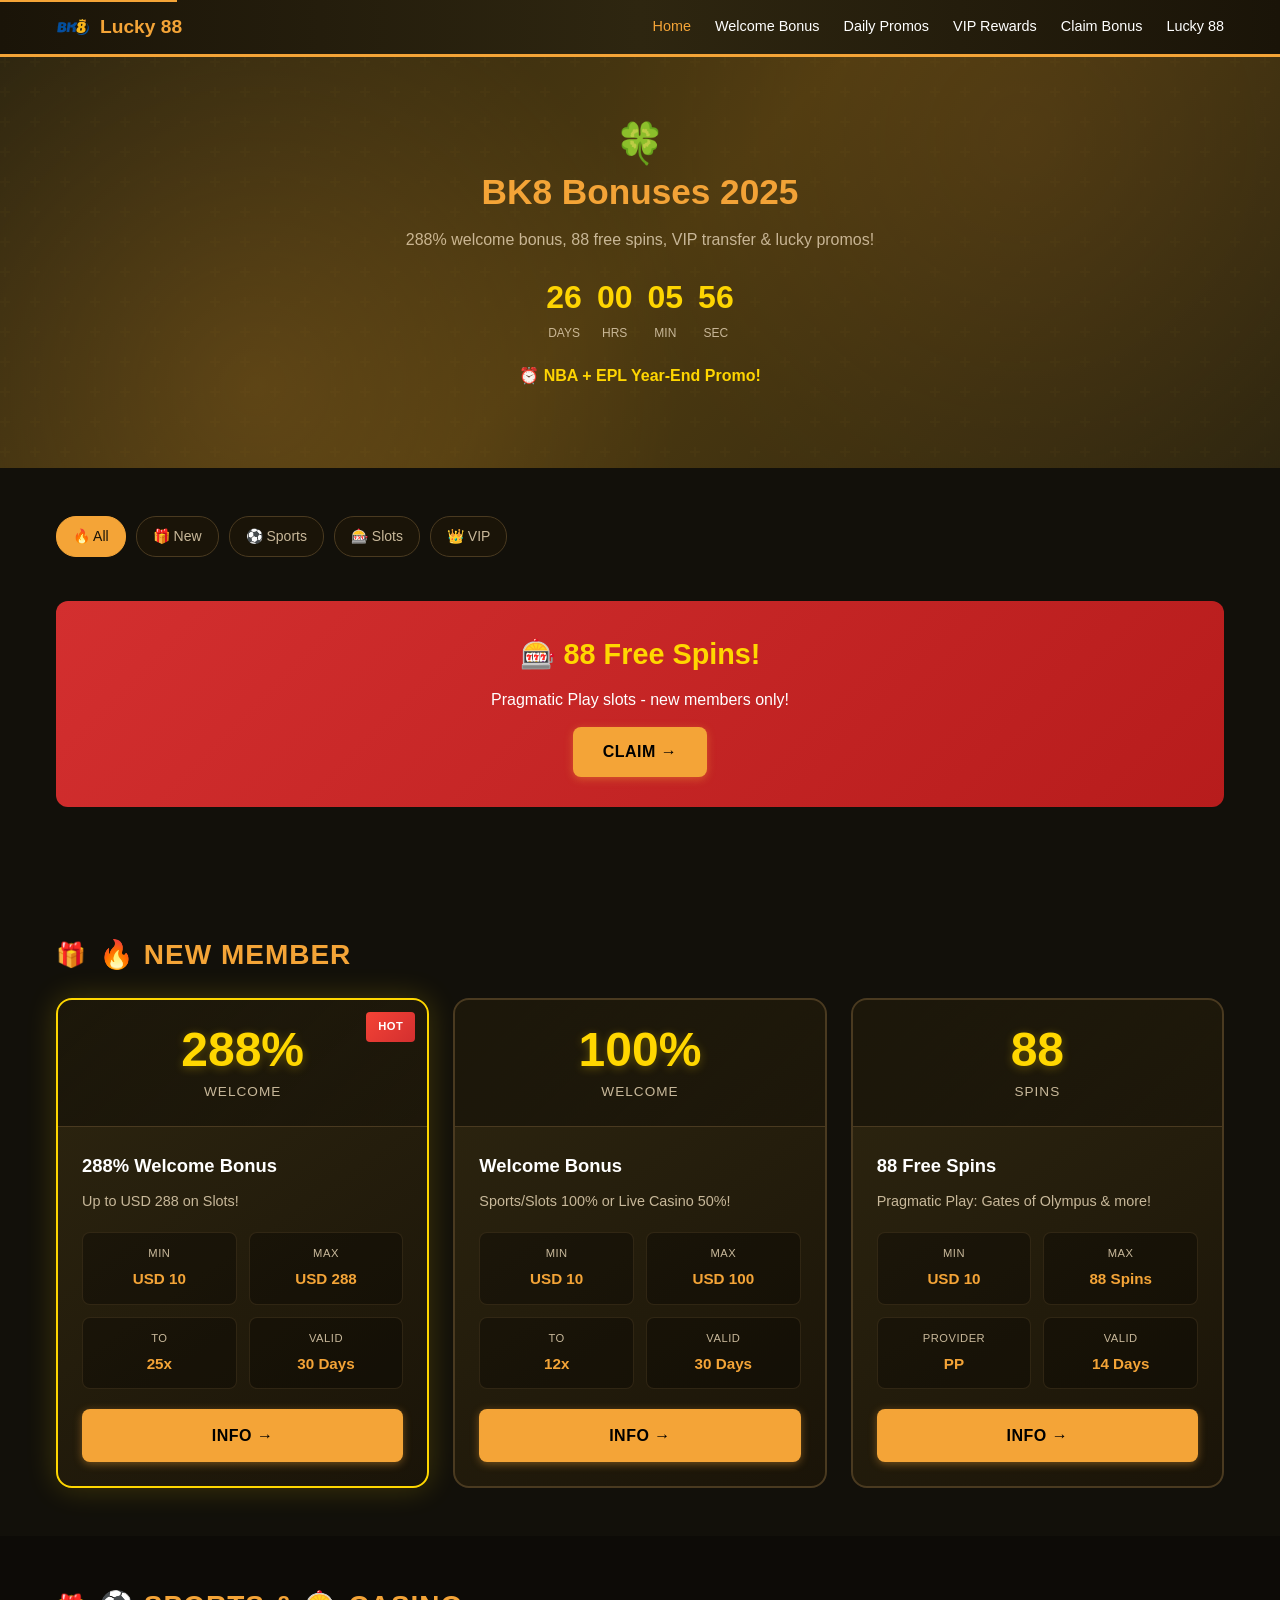
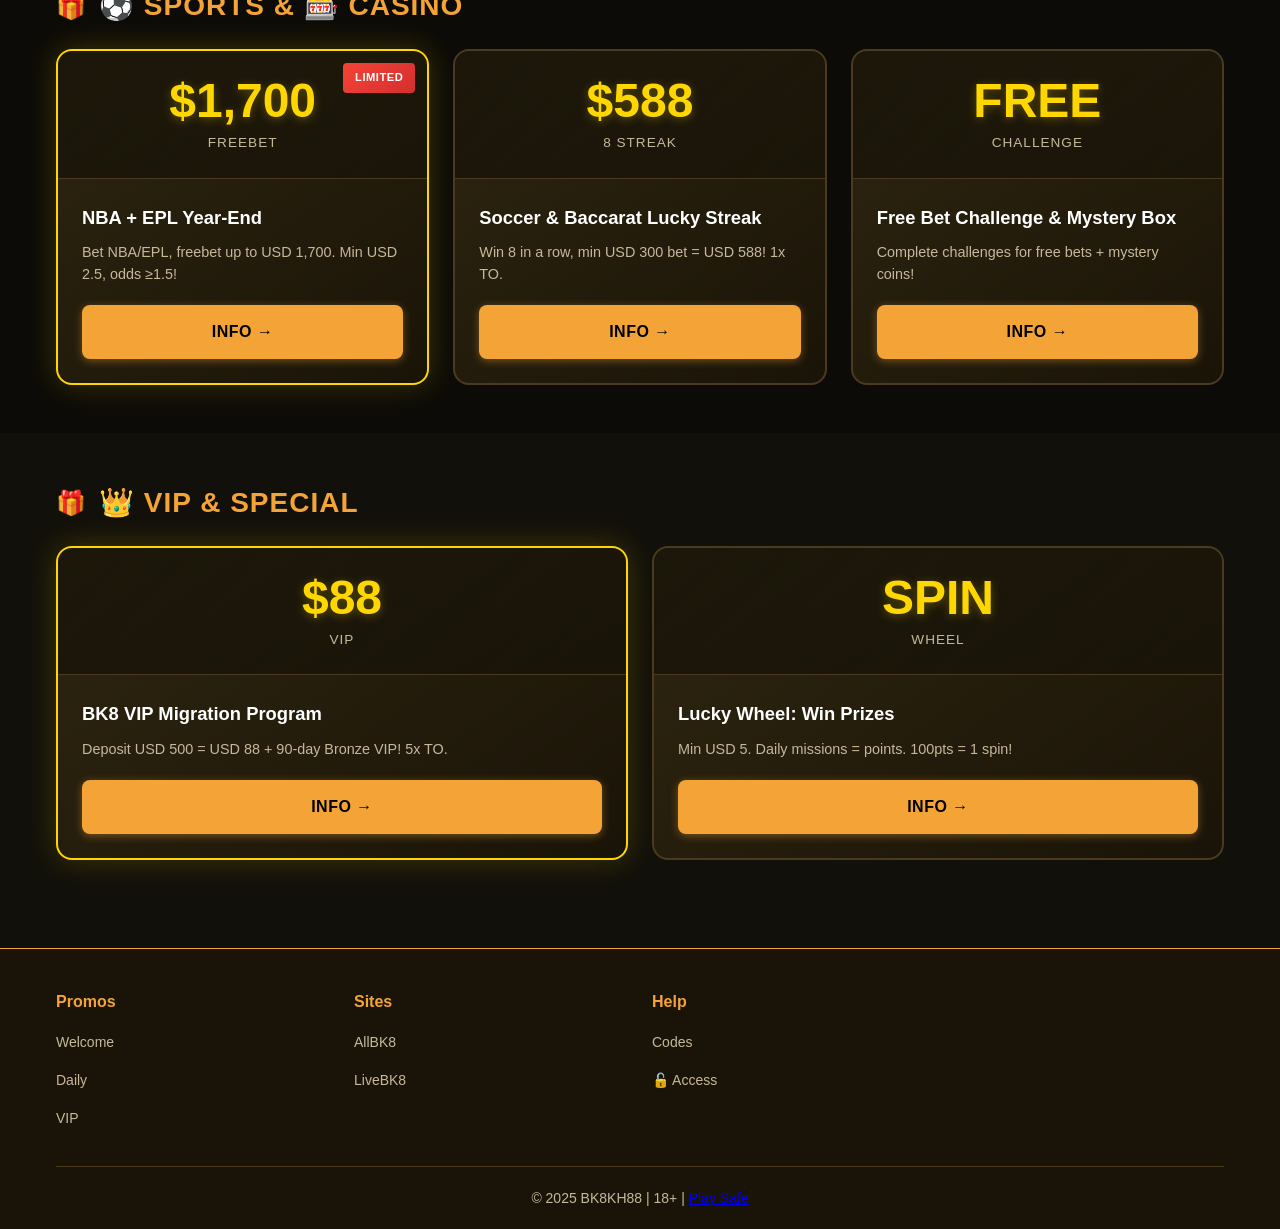
==== commit b77b711c: "Fix CLS layout shifts and optimize logo image (7.2KB -> 1.6KB)" ====
--- a/index.html
+++ b/index.html
@@ -8,7 +8,7 @@
 <meta name="robots" content="index,follow">
 <link rel="canonical" href="https://bk8-promotions-centre.pages.dev/">
 <title>BK8 Bonuses 88 | 288% Welcome Bonus 2025</title>
-<style>:root{--p:#1a1408;--a:#f4a437;--w:#fff;--bg:#12100a;--t:#c8b89a;--b:#4a3a20;--r:#d32f2f;--g:#ffd700}*{margin:0;padding:0;box-sizing:border-box}body{font-family:system-ui,sans-serif;line-height:1.6;background:var(--bg);color:var(--w)}.header{background:linear-gradient(90deg,#1a1408,#2e2610,#1a1408);position:sticky;top:0;z-index:100;border-bottom:3px solid var(--a)}.container{max-width:1200px;margin:0 auto;padding:0 16px}.header-inner{display:flex;justify-content:space-between;align-items:center;padding:10px 0}.logo{display:flex;align-items:center;gap:10px;font-size:1.2rem;font-weight:700;color:var(--w);text-decoration:none}.logo-img{height:34px}.logo span{color:var(--a)}.nav-list{display:flex;list-style:none;gap:20px}.nav-list a{color:var(--w);text-decoration:none;font-size:.9rem}.nav-list a:hover,.nav-list a.active{color:var(--a)}.hero{background:linear-gradient(135deg,#2e2610,#4d3a10,#2e2610);padding:40px 16px;text-align:center}.hero h1{font-size:1.85rem;margin-bottom:12px}.hero h1 span{color:var(--a);display:block;font-size:2.2rem}.hero p{color:var(--t);max-width:600px;margin:0 auto 20px}.section{padding:40px 0}.section-title{font-size:1.5rem;margin-bottom:20px}.promo-grid{display:grid;grid-template-columns:repeat(auto-fit,minmax(300px,1fr));gap:20px}.promo-card{background:linear-gradient(135deg,#2e2610,#1a1408);border:2px solid var(--b);border-radius:12px;overflow:hidden}.promo-card.featured{border-color:var(--g);box-shadow:0 0 20px rgba(255,215,0,.2)}.promo-badge{display:inline-block;padding:4px 12px;font-size:.75rem;font-weight:700;text-transform:uppercase;border-radius:4px;position:absolute;top:12px;right:12px}.promo-badge.hot{background:var(--r);color:var(--w)}.promo-header{position:relative;padding:20px;background:rgba(0,0,0,.3)}.promo-value{font-size:2.5rem;font-weight:800;color:var(--g)}.promo-type{color:var(--t);font-size:.9rem;text-transform:uppercase}.promo-body{padding:20px}.promo-title{font-size:1.1rem;margin-bottom:10px}.promo-title a{color:var(--w);text-decoration:none}.promo-desc{color:var(--t);font-size:.9rem;margin-bottom:15px}.promo-details{display:grid;grid-template-columns:1fr 1fr;gap:10px;margin-bottom:15px}.promo-detail{background:rgba(0,0,0,.2);padding:8px;border-radius:6px;text-align:center}.promo-detail-label{font-size:.75rem;color:var(--t);text-transform:uppercase}.promo-detail-value{font-weight:700;color:var(--a)}.promo-cta{display:block;text-align:center;padding:12px;background:var(--a);color:#000;text-decoration:none;font-weight:700;border-radius:6px}.countdown{display:flex;justify-content:center;gap:15px;margin:20px 0}.countdown-item{text-align:center}.countdown-value{font-size:2rem;font-weight:800;color:var(--g)}.countdown-label{font-size:.75rem;color:var(--t);text-transform:uppercase}.category-pills{display:flex;flex-wrap:wrap;gap:10px;margin-bottom:30px}.category-pill{padding:8px 16px;background:rgba(255,255,255,.1);color:var(--t);text-decoration:none;border-radius:20px;font-size:.85rem}.category-pill.active{background:var(--a);color:#000}.lucky88-banner{background:linear-gradient(135deg,#d32f2f,#b71c1c);padding:30px;border-radius:12px;text-align:center;margin-bottom:30px}.lucky88-banner h2{color:var(--g);font-size:1.8rem;margin-bottom:10px}.lucky88-banner p{margin-bottom:15px}.footer{background:var(--p);padding:40px 0 20px;border-top:2px solid var(--b)}.footer-grid{display:grid;grid-template-columns:repeat(auto-fit,minmax(200px,1fr));gap:30px;margin-bottom:30px}.footer-section h4{color:var(--a);margin-bottom:15px}.footer-section ul{list-style:none}.footer-section a{color:var(--t);text-decoration:none;font-size:.9rem;display:block;padding:4px 0}.footer-bottom{text-align:center;padding-top:20px;border-top:1px solid var(--b);color:var(--t);font-size:.85rem}.nav-toggle{display:none;background:0;border:0;color:var(--w);font-size:1.5rem;cursor:pointer}.skip-link{position:absolute;top:-40px;left:0;background:var(--a);color:var(--p);padding:8px 16px;z-index:1000}.skip-link:focus{top:0}@media(max-width:900px){.nav-toggle{display:block}.nav{display:none;position:absolute;top:100%;left:0;right:0;background:var(--p);padding:20px}.nav.active{display:block}.nav-list{flex-direction:column;gap:15px}.promo-grid{grid-template-columns:1fr}}</style>
+<style>:root{--p:#1a1408;--a:#f4a437;--w:#fff;--bg:#12100a;--t:#c8b89a;--b:#4a3a20;--r:#d32f2f;--g:#ffd700}*{margin:0;padding:0;box-sizing:border-box}body{font-family:system-ui,sans-serif;line-height:1.6;background:var(--bg);color:var(--w)}.header{background:linear-gradient(90deg,#1a1408,#2e2610,#1a1408);position:sticky;top:0;z-index:100;border-bottom:3px solid var(--a)}.container{max-width:1200px;margin:0 auto;padding:0 16px}.header-inner{display:flex;justify-content:space-between;align-items:center;padding:10px 0;min-height:54px}.logo{display:flex;align-items:center;gap:10px;font-size:1.2rem;font-weight:700;color:var(--w);text-decoration:none}.logo-img{height:34px;width:34px}.logo span{color:var(--a)}.nav-list{display:flex;list-style:none;gap:20px}.nav-list a{color:var(--w);text-decoration:none;font-size:.9rem}.nav-list a:hover,.nav-list a.active{color:var(--a)}.hero{background:linear-gradient(135deg,#2e2610,#4d3a10,#2e2610);padding:40px 16px;text-align:center;min-height:220px}.hero h1{font-size:1.85rem;margin-bottom:12px}.hero h1 span{color:var(--a);display:block;font-size:2.2rem}.hero p{color:var(--t);max-width:600px;margin:0 auto 20px}.section{padding:40px 0}.section-title{font-size:1.5rem;margin-bottom:20px}.promo-grid{display:grid;grid-template-columns:repeat(auto-fit,minmax(300px,1fr));gap:20px}.promo-card{background:linear-gradient(135deg,#2e2610,#1a1408);border:2px solid var(--b);border-radius:12px;overflow:hidden}.promo-card.featured{border-color:var(--g);box-shadow:0 0 20px rgba(255,215,0,.2)}.promo-badge{display:inline-block;padding:4px 12px;font-size:.75rem;font-weight:700;text-transform:uppercase;border-radius:4px;position:absolute;top:12px;right:12px}.promo-badge.hot{background:var(--r);color:var(--w)}.promo-header{position:relative;padding:20px;background:rgba(0,0,0,.3)}.promo-value{font-size:2.5rem;font-weight:800;color:var(--g)}.promo-type{color:var(--t);font-size:.9rem;text-transform:uppercase}.promo-body{padding:20px}.promo-title{font-size:1.1rem;margin-bottom:10px}.promo-title a{color:var(--w);text-decoration:none}.promo-desc{color:var(--t);font-size:.9rem;margin-bottom:15px}.promo-details{display:grid;grid-template-columns:1fr 1fr;gap:10px;margin-bottom:15px}.promo-detail{background:rgba(0,0,0,.2);padding:8px;border-radius:6px;text-align:center}.promo-detail-label{font-size:.75rem;color:var(--t);text-transform:uppercase}.promo-detail-value{font-weight:700;color:var(--a)}.promo-cta{display:block;text-align:center;padding:12px;background:var(--a);color:#000;text-decoration:none;font-weight:700;border-radius:6px}.countdown{display:flex;justify-content:center;gap:15px;margin:20px 0}.countdown-item{text-align:center}.countdown-value{font-size:2rem;font-weight:800;color:var(--g)}.countdown-label{font-size:.75rem;color:var(--t);text-transform:uppercase}.category-pills{display:flex;flex-wrap:wrap;gap:10px;margin-bottom:30px}.category-pill{padding:8px 16px;background:rgba(255,255,255,.1);color:var(--t);text-decoration:none;border-radius:20px;font-size:.85rem}.category-pill.active{background:var(--a);color:#000}.lucky88-banner{background:linear-gradient(135deg,#d32f2f,#b71c1c);padding:30px;border-radius:12px;text-align:center;margin-bottom:30px}.lucky88-banner h2{color:var(--g);font-size:1.8rem;margin-bottom:10px}.lucky88-banner p{margin-bottom:15px}.footer{background:var(--p);padding:40px 0 20px;border-top:2px solid var(--b)}.footer-grid{display:grid;grid-template-columns:repeat(auto-fit,minmax(200px,1fr));gap:30px;margin-bottom:30px}.footer-section h4{color:var(--a);margin-bottom:15px}.footer-section ul{list-style:none}.footer-section a{color:var(--t);text-decoration:none;font-size:.9rem;display:block;padding:4px 0}.footer-bottom{text-align:center;padding-top:20px;border-top:1px solid var(--b);color:var(--t);font-size:.85rem}.nav-toggle{display:none;background:0;border:0;color:var(--w);font-size:1.5rem;cursor:pointer}.skip-link{position:absolute;top:-40px;left:0;background:var(--a);color:var(--p);padding:8px 16px;z-index:1000}.skip-link:focus{top:0}@media(max-width:900px){.nav-toggle{display:block}.nav{display:none;position:absolute;top:100%;left:0;right:0;background:var(--p);padding:20px}.nav.active{display:block}.nav-list{flex-direction:column;gap:15px}.promo-grid{grid-template-columns:1fr}.hero{min-height:200px}}</style>
 <link rel="stylesheet" href="css/styles.css" media="print" onload="this.media='all'">
 <noscript><link rel="stylesheet" href="css/styles.css"></noscript>
 <script type="application/ld+json">{"@context":"https://schema.org","@type":"WebSite","name":"BK8KH88","url":"https://bk8kh88.com"}</script>
@@ -16,7 +16,7 @@
 <body>
 <a href="#main-content" class="skip-link">Skip to main content</a>
 <header class="header"><div class="container"><div class="header-inner">
-<a href="index.html" class="logo"><img src="images/logo.webp" alt="BK8-88" class="logo-img" width="32" height="32"><span>Lucky 88</span></a>
+<a href="index.html" class="logo"><img src="images/logo-34.webp" alt="BK8-88" class="logo-img" width="34" height="34"><span>Lucky 88</span></a>
 <button class="nav-toggle" aria-label="Toggle navigation" aria-expanded="false">☰</button>
 <nav class="nav" id="main-nav"><ul class="nav-list">
 <li><a href="index.html" class="active">Home</a></li>
--- a/css/styles.css
+++ b/css/styles.css
@@ -92,7 +92,7 @@
 
 .logo-img {
   height: 34px;
-  width: auto;
+  width: 34px;
 }
 
 .logo span {
@@ -906,12 +906,12 @@
   margin-bottom: 8px;
 }
 
-.main-content a {
+.main-content a:not(.promo-cta) {
   color: var(--accent);
   text-decoration: none;
 }
 
-.main-content a:hover {
+.main-content a:not(.promo-cta):hover {
   text-decoration: underline;
 }
 
@@ -1337,21 +1337,22 @@
   display: block;
   text-align: center;
   padding: 14px 20px;
-  background: linear-gradient(135deg, var(--accent), var(--bronze));
-  color: #000;
+  background: var(--accent);
+  color: #000 !important;
   text-decoration: none;
   font-weight: 700;
-  font-size: 0.95rem;
+  font-size: 1rem;
   border-radius: 8px;
   transition: all 0.3s ease;
   text-transform: uppercase;
   letter-spacing: 0.5px;
+  box-shadow: 0 2px 8px rgba(244, 164, 55, 0.4);
 }
 
 .promo-cta:hover {
-  background: linear-gradient(135deg, var(--accent-hover), var(--accent));
+  background: var(--gold);
   transform: translateY(-2px);
-  box-shadow: 0 4px 15px rgba(244, 164, 55, 0.4);
+  box-shadow: 0 4px 15px rgba(244, 164, 55, 0.6);
 }
 
 /* Responsive adjustments for promo cards */
--- a/css/styles.css
+++ b/css/styles.css
@@ -92,7 +92,7 @@
 
 .logo-img {
   height: 34px;
-  width: auto;
+  width: 34px;
 }
 
 .logo span {
@@ -906,12 +906,12 @@
   margin-bottom: 8px;
 }
 
-.main-content a {
+.main-content a:not(.promo-cta) {
   color: var(--accent);
   text-decoration: none;
 }
 
-.main-content a:hover {
+.main-content a:not(.promo-cta):hover {
   text-decoration: underline;
 }
 
@@ -1337,21 +1337,22 @@
   display: block;
   text-align: center;
   padding: 14px 20px;
-  background: linear-gradient(135deg, var(--accent), var(--bronze));
-  color: #000;
+  background: var(--accent);
+  color: #000 !important;
   text-decoration: none;
   font-weight: 700;
-  font-size: 0.95rem;
+  font-size: 1rem;
   border-radius: 8px;
   transition: all 0.3s ease;
   text-transform: uppercase;
   letter-spacing: 0.5px;
+  box-shadow: 0 2px 8px rgba(244, 164, 55, 0.4);
 }
 
 .promo-cta:hover {
-  background: linear-gradient(135deg, var(--accent-hover), var(--accent));
+  background: var(--gold);
   transform: translateY(-2px);
-  box-shadow: 0 4px 15px rgba(244, 164, 55, 0.4);
+  box-shadow: 0 4px 15px rgba(244, 164, 55, 0.6);
 }
 
 /* Responsive adjustments for promo cards */
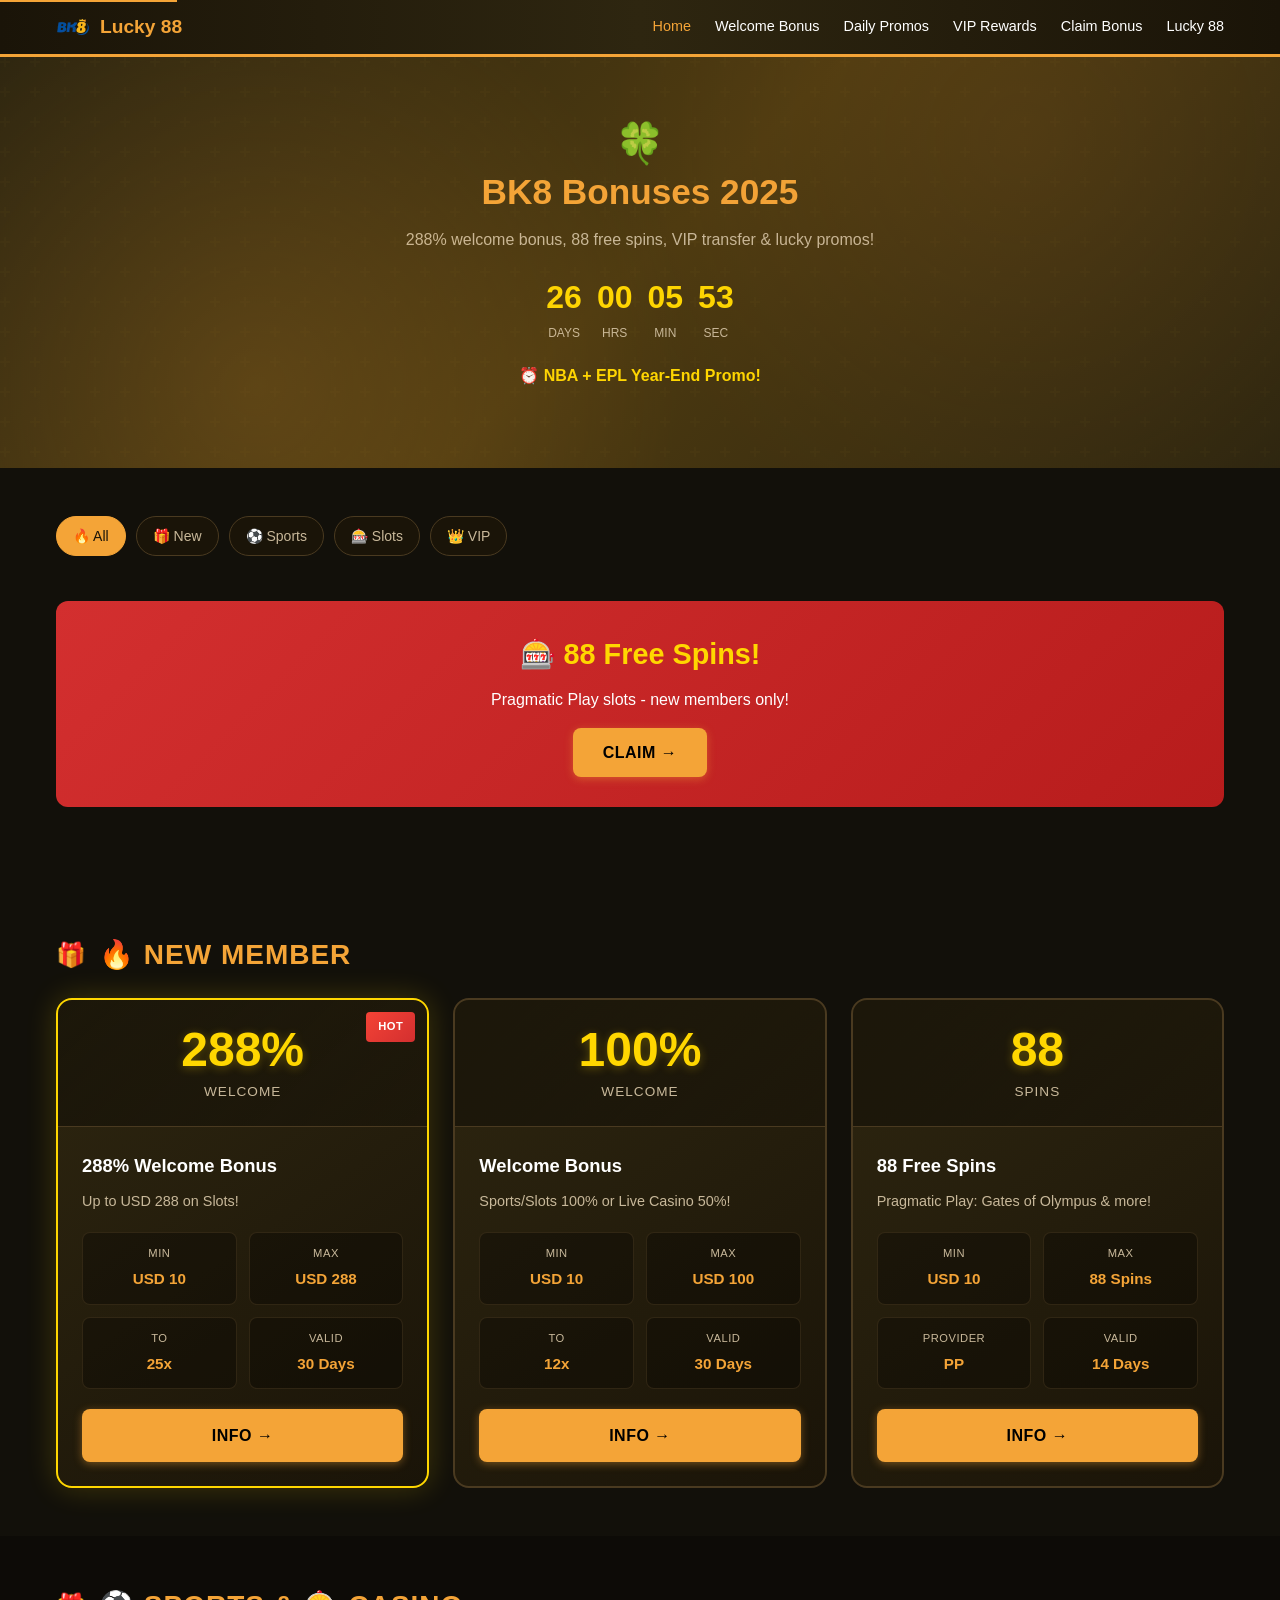
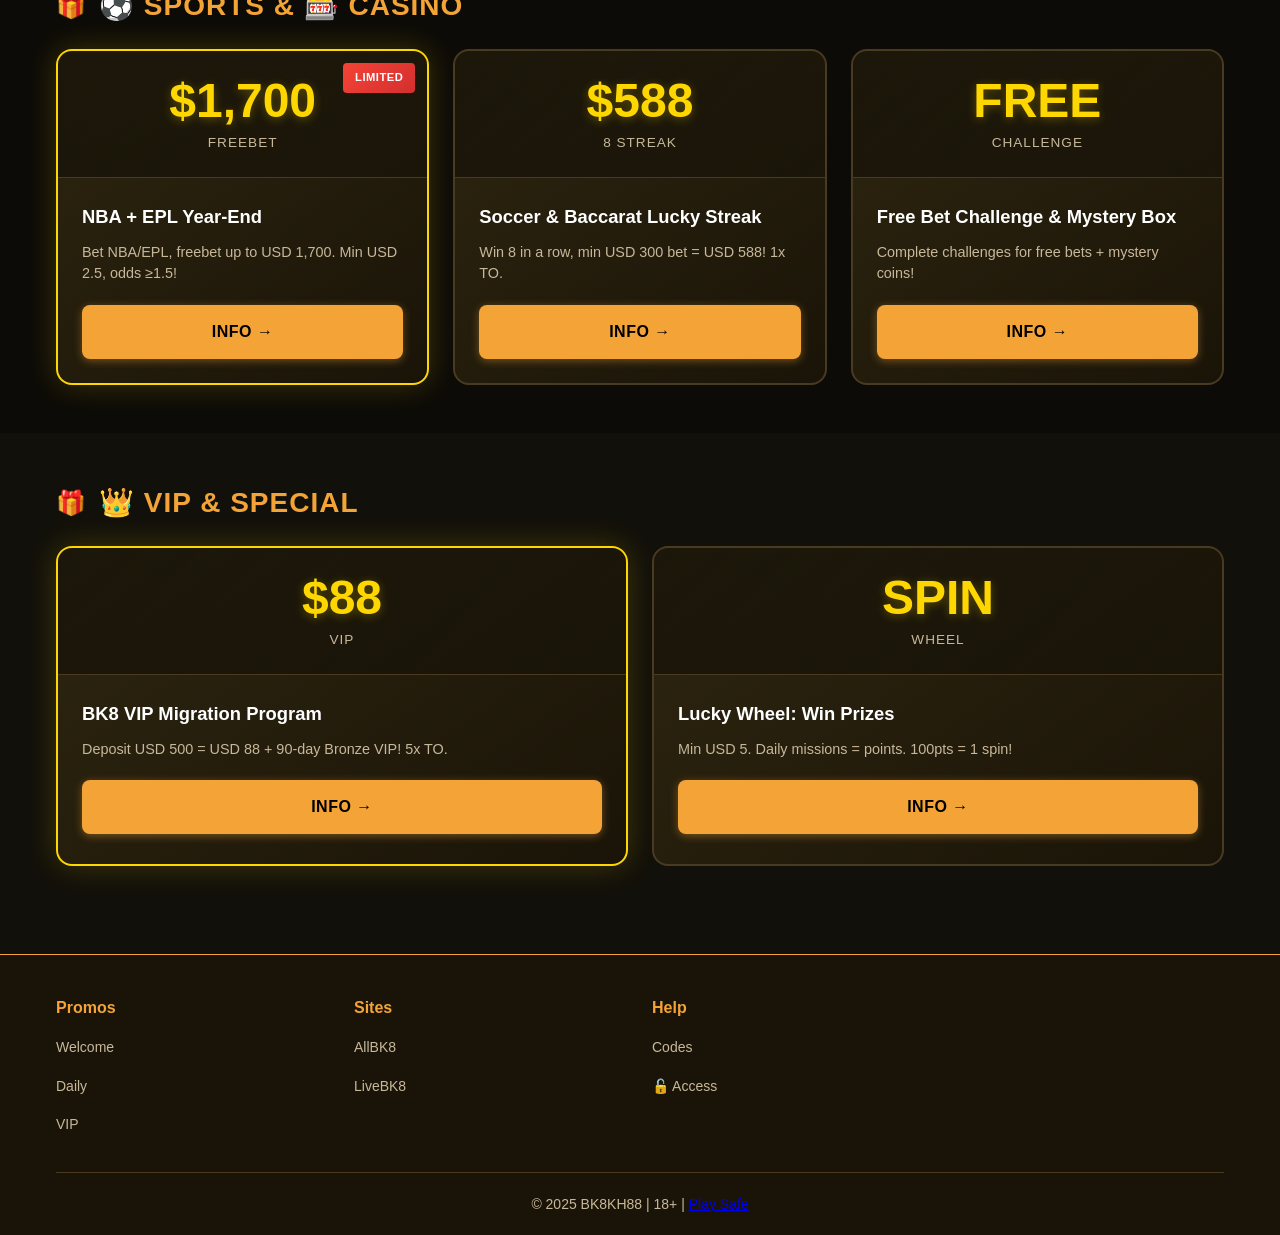
==== commit 2382822d: "Fix mobile CLS - add contain properties and min-heights to prevent layout shifts" ====
--- a/index.html
+++ b/index.html
@@ -8,7 +8,7 @@
 <meta name="robots" content="index,follow">
 <link rel="canonical" href="https://bk8-promotions-centre.pages.dev/">
 <title>BK8 Bonuses 88 | 288% Welcome Bonus 2025</title>
-<style>:root{--p:#1a1408;--a:#f4a437;--w:#fff;--bg:#12100a;--t:#c8b89a;--b:#4a3a20;--r:#d32f2f;--g:#ffd700}*{margin:0;padding:0;box-sizing:border-box}body{font-family:system-ui,sans-serif;line-height:1.6;background:var(--bg);color:var(--w)}.header{background:linear-gradient(90deg,#1a1408,#2e2610,#1a1408);position:sticky;top:0;z-index:100;border-bottom:3px solid var(--a)}.container{max-width:1200px;margin:0 auto;padding:0 16px}.header-inner{display:flex;justify-content:space-between;align-items:center;padding:10px 0;min-height:54px}.logo{display:flex;align-items:center;gap:10px;font-size:1.2rem;font-weight:700;color:var(--w);text-decoration:none}.logo-img{height:34px;width:34px}.logo span{color:var(--a)}.nav-list{display:flex;list-style:none;gap:20px}.nav-list a{color:var(--w);text-decoration:none;font-size:.9rem}.nav-list a:hover,.nav-list a.active{color:var(--a)}.hero{background:linear-gradient(135deg,#2e2610,#4d3a10,#2e2610);padding:40px 16px;text-align:center;min-height:220px}.hero h1{font-size:1.85rem;margin-bottom:12px}.hero h1 span{color:var(--a);display:block;font-size:2.2rem}.hero p{color:var(--t);max-width:600px;margin:0 auto 20px}.section{padding:40px 0}.section-title{font-size:1.5rem;margin-bottom:20px}.promo-grid{display:grid;grid-template-columns:repeat(auto-fit,minmax(300px,1fr));gap:20px}.promo-card{background:linear-gradient(135deg,#2e2610,#1a1408);border:2px solid var(--b);border-radius:12px;overflow:hidden}.promo-card.featured{border-color:var(--g);box-shadow:0 0 20px rgba(255,215,0,.2)}.promo-badge{display:inline-block;padding:4px 12px;font-size:.75rem;font-weight:700;text-transform:uppercase;border-radius:4px;position:absolute;top:12px;right:12px}.promo-badge.hot{background:var(--r);color:var(--w)}.promo-header{position:relative;padding:20px;background:rgba(0,0,0,.3)}.promo-value{font-size:2.5rem;font-weight:800;color:var(--g)}.promo-type{color:var(--t);font-size:.9rem;text-transform:uppercase}.promo-body{padding:20px}.promo-title{font-size:1.1rem;margin-bottom:10px}.promo-title a{color:var(--w);text-decoration:none}.promo-desc{color:var(--t);font-size:.9rem;margin-bottom:15px}.promo-details{display:grid;grid-template-columns:1fr 1fr;gap:10px;margin-bottom:15px}.promo-detail{background:rgba(0,0,0,.2);padding:8px;border-radius:6px;text-align:center}.promo-detail-label{font-size:.75rem;color:var(--t);text-transform:uppercase}.promo-detail-value{font-weight:700;color:var(--a)}.promo-cta{display:block;text-align:center;padding:12px;background:var(--a);color:#000;text-decoration:none;font-weight:700;border-radius:6px}.countdown{display:flex;justify-content:center;gap:15px;margin:20px 0}.countdown-item{text-align:center}.countdown-value{font-size:2rem;font-weight:800;color:var(--g)}.countdown-label{font-size:.75rem;color:var(--t);text-transform:uppercase}.category-pills{display:flex;flex-wrap:wrap;gap:10px;margin-bottom:30px}.category-pill{padding:8px 16px;background:rgba(255,255,255,.1);color:var(--t);text-decoration:none;border-radius:20px;font-size:.85rem}.category-pill.active{background:var(--a);color:#000}.lucky88-banner{background:linear-gradient(135deg,#d32f2f,#b71c1c);padding:30px;border-radius:12px;text-align:center;margin-bottom:30px}.lucky88-banner h2{color:var(--g);font-size:1.8rem;margin-bottom:10px}.lucky88-banner p{margin-bottom:15px}.footer{background:var(--p);padding:40px 0 20px;border-top:2px solid var(--b)}.footer-grid{display:grid;grid-template-columns:repeat(auto-fit,minmax(200px,1fr));gap:30px;margin-bottom:30px}.footer-section h4{color:var(--a);margin-bottom:15px}.footer-section ul{list-style:none}.footer-section a{color:var(--t);text-decoration:none;font-size:.9rem;display:block;padding:4px 0}.footer-bottom{text-align:center;padding-top:20px;border-top:1px solid var(--b);color:var(--t);font-size:.85rem}.nav-toggle{display:none;background:0;border:0;color:var(--w);font-size:1.5rem;cursor:pointer}.skip-link{position:absolute;top:-40px;left:0;background:var(--a);color:var(--p);padding:8px 16px;z-index:1000}.skip-link:focus{top:0}@media(max-width:900px){.nav-toggle{display:block}.nav{display:none;position:absolute;top:100%;left:0;right:0;background:var(--p);padding:20px}.nav.active{display:block}.nav-list{flex-direction:column;gap:15px}.promo-grid{grid-template-columns:1fr}.hero{min-height:200px}}</style>
+<style>:root{--p:#1a1408;--a:#f4a437;--w:#fff;--bg:#12100a;--t:#c8b89a;--b:#4a3a20;--r:#d32f2f;--g:#ffd700}*{margin:0;padding:0;box-sizing:border-box}body{font-family:system-ui,sans-serif;line-height:1.6;background:var(--bg);color:var(--w)}.header{background:linear-gradient(90deg,#1a1408,#2e2610,#1a1408);position:sticky;top:0;z-index:100;border-bottom:3px solid var(--a)}.container{max-width:1200px;margin:0 auto;padding:0 16px}.header-inner{display:flex;justify-content:space-between;align-items:center;padding:10px 0;min-height:54px}.logo{display:flex;align-items:center;gap:10px;font-size:1.2rem;font-weight:700;color:var(--w);text-decoration:none}.logo-img{height:34px;width:34px}.logo span{color:var(--a)}.nav-list{display:flex;list-style:none;gap:20px}.nav-list a{color:var(--w);text-decoration:none;font-size:.9rem}.nav-list a:hover,.nav-list a.active{color:var(--a)}.hero{background:linear-gradient(135deg,#2e2610,#4d3a10,#2e2610);padding:40px 16px;text-align:center;min-height:220px;contain:layout style}.hero h1{font-size:1.85rem;margin-bottom:12px;min-height:72px}.hero h1 span{color:var(--a);display:block;font-size:2.2rem}.hero p{color:var(--t);max-width:600px;margin:0 auto 20px}.section{padding:40px 0;contain:layout style}.section-title{font-size:1.5rem;margin-bottom:20px}.promo-grid{display:grid;grid-template-columns:repeat(auto-fit,minmax(300px,1fr));gap:20px}.promo-card{background:linear-gradient(135deg,#2e2610,#1a1408);border:2px solid var(--b);border-radius:12px;overflow:hidden;min-height:320px}.promo-card.featured{border-color:var(--g);box-shadow:0 0 20px rgba(255,215,0,.2)}.promo-badge{display:inline-block;padding:4px 12px;font-size:.75rem;font-weight:700;text-transform:uppercase;border-radius:4px;position:absolute;top:12px;right:12px}.promo-badge.hot{background:var(--r);color:var(--w)}.promo-header{position:relative;padding:20px;background:rgba(0,0,0,.3);min-height:100px}.promo-value{font-size:2.5rem;font-weight:800;color:var(--g)}.promo-type{color:var(--t);font-size:.9rem;text-transform:uppercase}.promo-body{padding:20px}.promo-title{font-size:1.1rem;margin-bottom:10px}.promo-title a{color:var(--w);text-decoration:none}.promo-desc{color:var(--t);font-size:.9rem;margin-bottom:15px}.promo-details{display:grid;grid-template-columns:1fr 1fr;gap:10px;margin-bottom:15px}.promo-detail{background:rgba(0,0,0,.2);padding:8px;border-radius:6px;text-align:center}.promo-detail-label{font-size:.75rem;color:var(--t);text-transform:uppercase}.promo-detail-value{font-weight:700;color:var(--a)}.promo-cta{display:block;text-align:center;padding:12px;background:var(--a);color:#000;text-decoration:none;font-weight:700;border-radius:6px}.countdown{display:flex;justify-content:center;gap:15px;margin:20px 0;min-height:60px}.countdown-item{text-align:center}.countdown-value{font-size:2rem;font-weight:800;color:var(--g)}.countdown-label{font-size:.75rem;color:var(--t);text-transform:uppercase}.category-pills{display:flex;flex-wrap:wrap;gap:10px;margin-bottom:30px;min-height:40px}.category-pill{padding:8px 16px;background:rgba(255,255,255,.1);color:var(--t);text-decoration:none;border-radius:20px;font-size:.85rem}.category-pill.active{background:var(--a);color:#000}.lucky88-banner{background:linear-gradient(135deg,#d32f2f,#b71c1c);padding:30px;border-radius:12px;text-align:center;margin-bottom:30px;min-height:140px}.lucky88-banner h2{color:var(--g);font-size:1.8rem;margin-bottom:10px}.lucky88-banner p{margin-bottom:15px}.footer{background:var(--p);padding:40px 0 20px;border-top:2px solid var(--b)}.footer-grid{display:grid;grid-template-columns:repeat(auto-fit,minmax(200px,1fr));gap:30px;margin-bottom:30px}.footer-section h4{color:var(--a);margin-bottom:15px}.footer-section ul{list-style:none}.footer-section a{color:var(--t);text-decoration:none;font-size:.9rem;display:block;padding:4px 0}.footer-bottom{text-align:center;padding-top:20px;border-top:1px solid var(--b);color:var(--t);font-size:.85rem}.nav-toggle{display:none;background:0;border:0;color:var(--w);font-size:1.5rem;cursor:pointer}.skip-link{position:absolute;top:-40px;left:0;background:var(--a);color:var(--p);padding:8px 16px;z-index:1000}.skip-link:focus{top:0}#main-content{contain:layout}@media(max-width:900px){.nav-toggle{display:block}.nav{display:none;position:absolute;top:100%;left:0;right:0;background:var(--p);padding:20px}.nav.active{display:block}.nav-list{flex-direction:column;gap:15px}.promo-grid{grid-template-columns:1fr}.hero{min-height:240px}.hero h1{min-height:90px}.promo-card{min-height:350px}}</style>
 <link rel="stylesheet" href="css/styles.css" media="print" onload="this.media='all'">
 <noscript><link rel="stylesheet" href="css/styles.css"></noscript>
 <script type="application/ld+json">{"@context":"https://schema.org","@type":"WebSite","name":"BK8KH88","url":"https://bk8kh88.com"}</script>
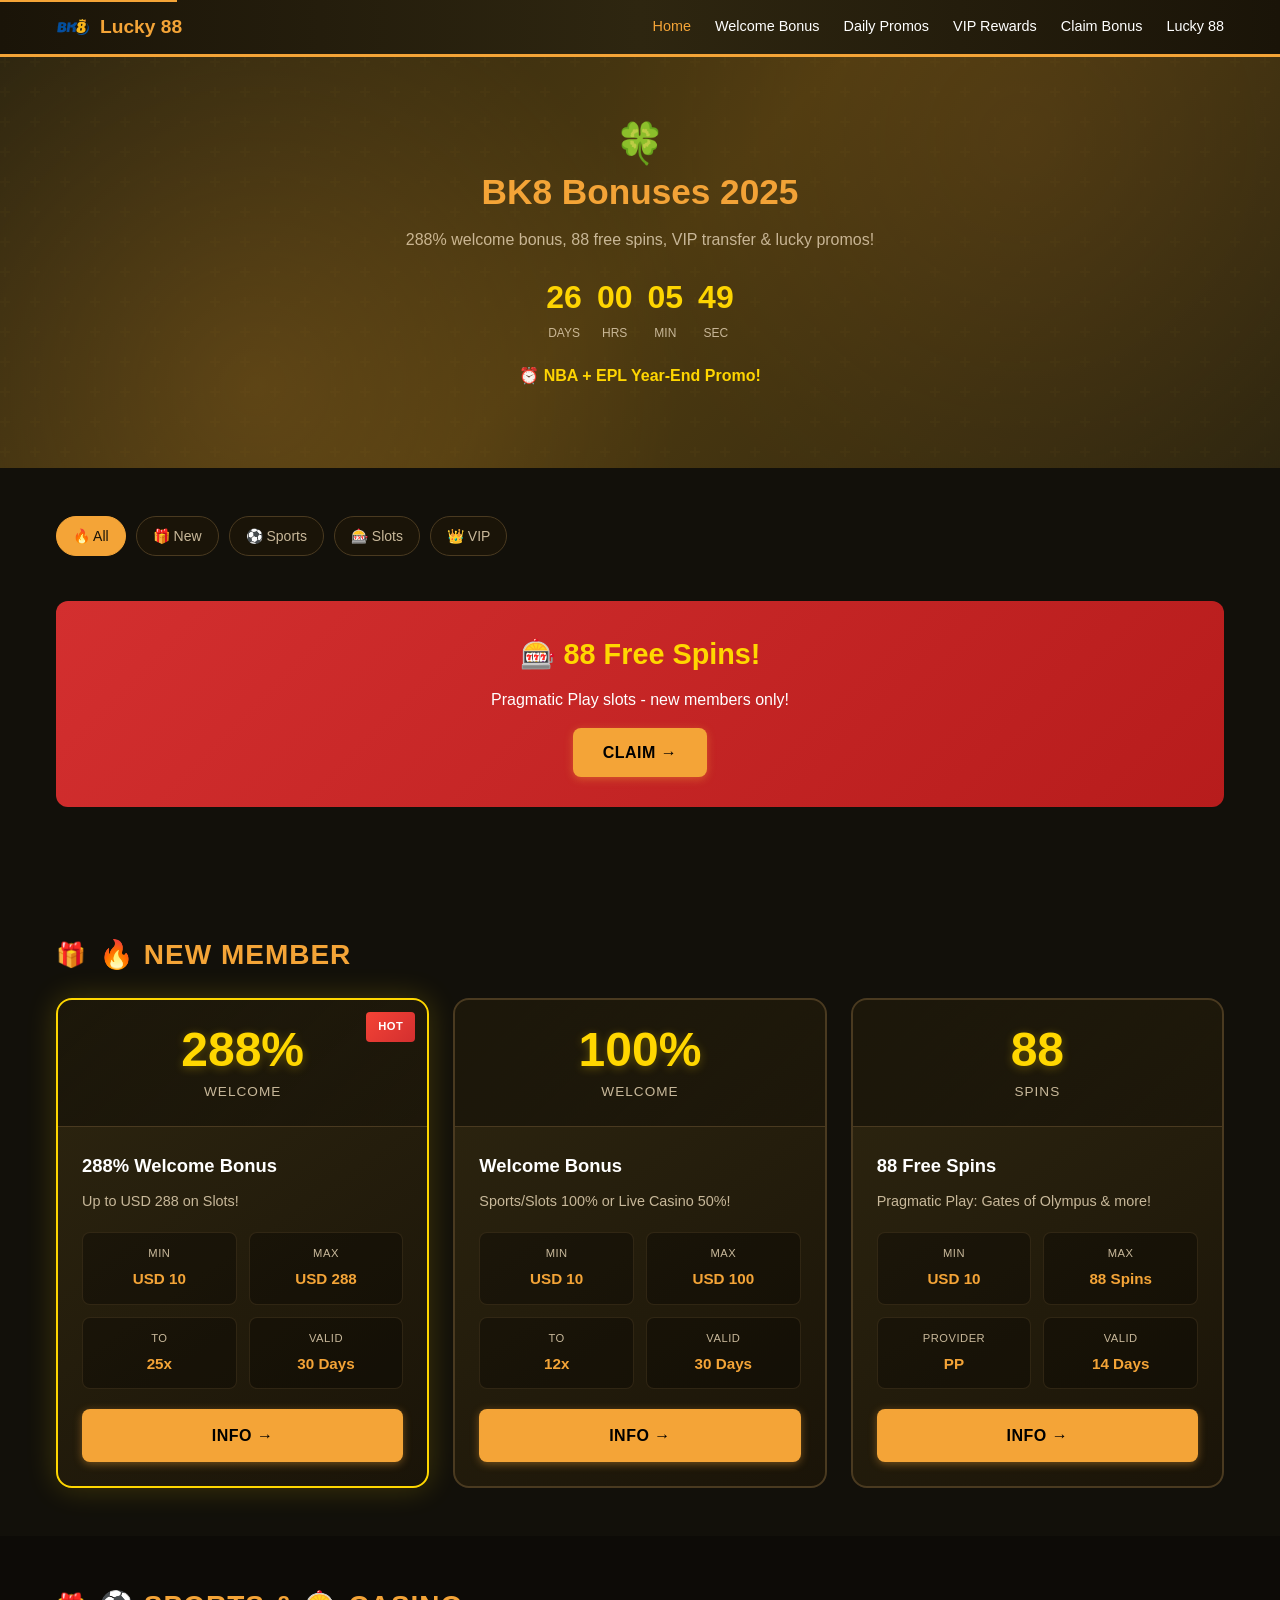
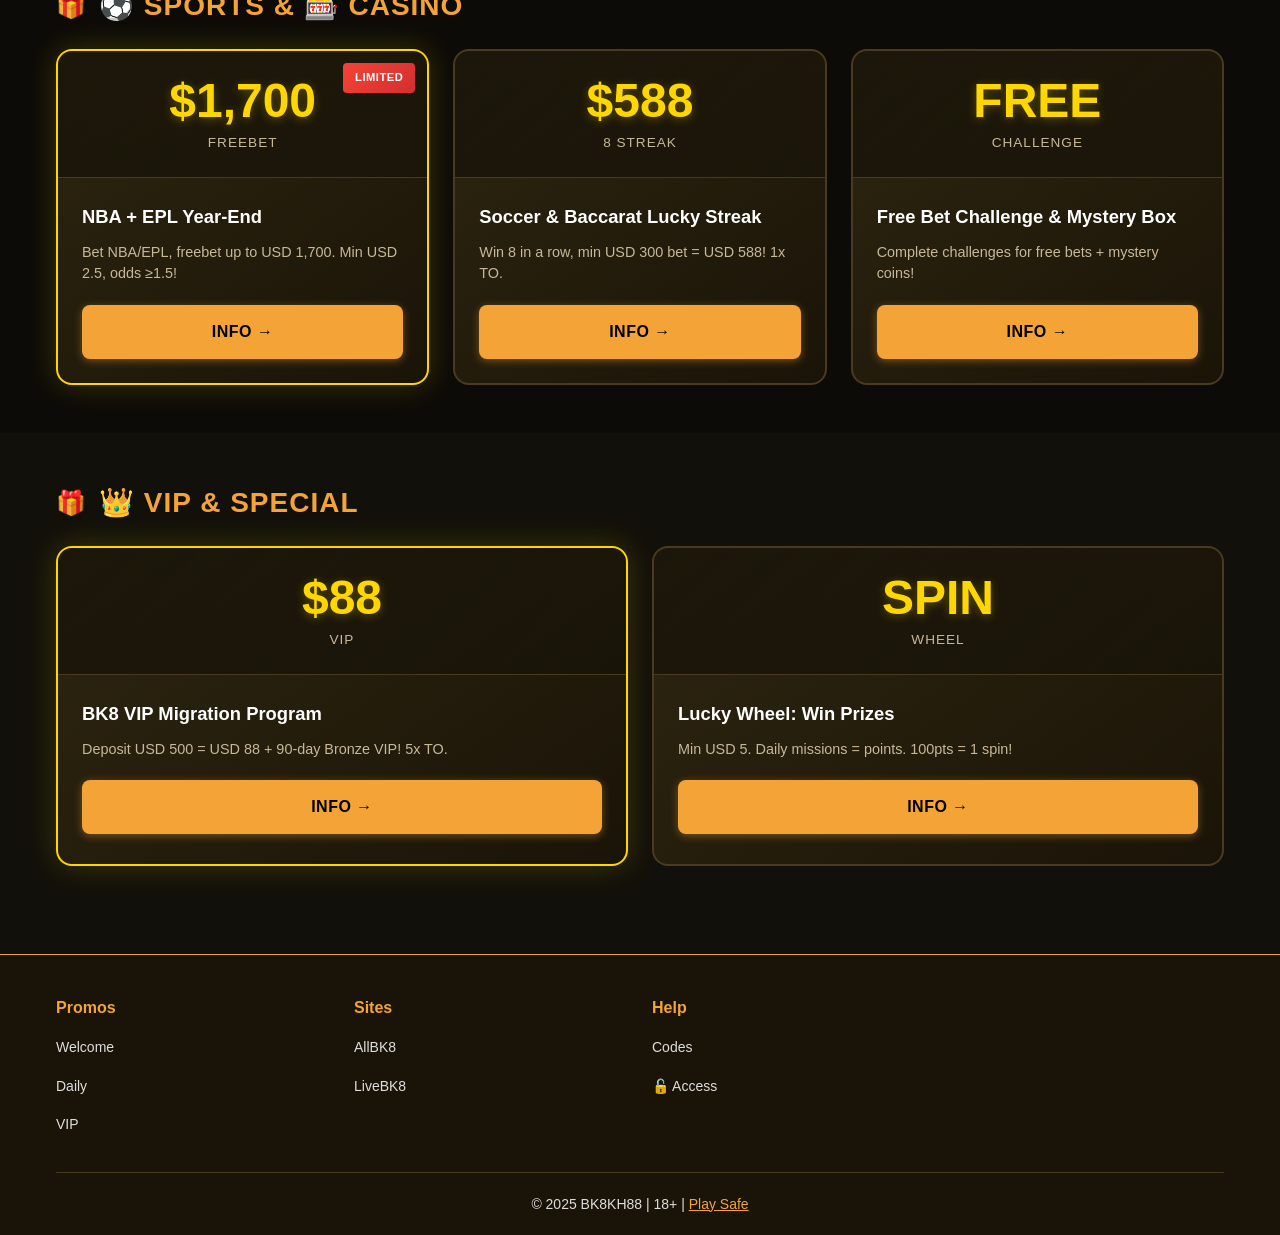
==== commit 669f66f2: "Fix CLS by removing async CSS load, fix footer contrast for accessibility" ====
--- a/index.html
+++ b/index.html
@@ -9,8 +9,7 @@
 <link rel="canonical" href="https://bk8-promotions-centre.pages.dev/">
 <title>BK8 Bonuses 88 | 288% Welcome Bonus 2025</title>
 <style>:root{--p:#1a1408;--a:#f4a437;--w:#fff;--bg:#12100a;--t:#c8b89a;--b:#4a3a20;--r:#d32f2f;--g:#ffd700}*{margin:0;padding:0;box-sizing:border-box}body{font-family:system-ui,sans-serif;line-height:1.6;background:var(--bg);color:var(--w)}.header{background:linear-gradient(90deg,#1a1408,#2e2610,#1a1408);position:sticky;top:0;z-index:100;border-bottom:3px solid var(--a)}.container{max-width:1200px;margin:0 auto;padding:0 16px}.header-inner{display:flex;justify-content:space-between;align-items:center;padding:10px 0;min-height:54px}.logo{display:flex;align-items:center;gap:10px;font-size:1.2rem;font-weight:700;color:var(--w);text-decoration:none}.logo-img{height:34px;width:34px}.logo span{color:var(--a)}.nav-list{display:flex;list-style:none;gap:20px}.nav-list a{color:var(--w);text-decoration:none;font-size:.9rem}.nav-list a:hover,.nav-list a.active{color:var(--a)}.hero{background:linear-gradient(135deg,#2e2610,#4d3a10,#2e2610);padding:40px 16px;text-align:center;min-height:220px;contain:layout style}.hero h1{font-size:1.85rem;margin-bottom:12px;min-height:72px}.hero h1 span{color:var(--a);display:block;font-size:2.2rem}.hero p{color:var(--t);max-width:600px;margin:0 auto 20px}.section{padding:40px 0;contain:layout style}.section-title{font-size:1.5rem;margin-bottom:20px}.promo-grid{display:grid;grid-template-columns:repeat(auto-fit,minmax(300px,1fr));gap:20px}.promo-card{background:linear-gradient(135deg,#2e2610,#1a1408);border:2px solid var(--b);border-radius:12px;overflow:hidden;min-height:320px}.promo-card.featured{border-color:var(--g);box-shadow:0 0 20px rgba(255,215,0,.2)}.promo-badge{display:inline-block;padding:4px 12px;font-size:.75rem;font-weight:700;text-transform:uppercase;border-radius:4px;position:absolute;top:12px;right:12px}.promo-badge.hot{background:var(--r);color:var(--w)}.promo-header{position:relative;padding:20px;background:rgba(0,0,0,.3);min-height:100px}.promo-value{font-size:2.5rem;font-weight:800;color:var(--g)}.promo-type{color:var(--t);font-size:.9rem;text-transform:uppercase}.promo-body{padding:20px}.promo-title{font-size:1.1rem;margin-bottom:10px}.promo-title a{color:var(--w);text-decoration:none}.promo-desc{color:var(--t);font-size:.9rem;margin-bottom:15px}.promo-details{display:grid;grid-template-columns:1fr 1fr;gap:10px;margin-bottom:15px}.promo-detail{background:rgba(0,0,0,.2);padding:8px;border-radius:6px;text-align:center}.promo-detail-label{font-size:.75rem;color:var(--t);text-transform:uppercase}.promo-detail-value{font-weight:700;color:var(--a)}.promo-cta{display:block;text-align:center;padding:12px;background:var(--a);color:#000;text-decoration:none;font-weight:700;border-radius:6px}.countdown{display:flex;justify-content:center;gap:15px;margin:20px 0;min-height:60px}.countdown-item{text-align:center}.countdown-value{font-size:2rem;font-weight:800;color:var(--g)}.countdown-label{font-size:.75rem;color:var(--t);text-transform:uppercase}.category-pills{display:flex;flex-wrap:wrap;gap:10px;margin-bottom:30px;min-height:40px}.category-pill{padding:8px 16px;background:rgba(255,255,255,.1);color:var(--t);text-decoration:none;border-radius:20px;font-size:.85rem}.category-pill.active{background:var(--a);color:#000}.lucky88-banner{background:linear-gradient(135deg,#d32f2f,#b71c1c);padding:30px;border-radius:12px;text-align:center;margin-bottom:30px;min-height:140px}.lucky88-banner h2{color:var(--g);font-size:1.8rem;margin-bottom:10px}.lucky88-banner p{margin-bottom:15px}.footer{background:var(--p);padding:40px 0 20px;border-top:2px solid var(--b)}.footer-grid{display:grid;grid-template-columns:repeat(auto-fit,minmax(200px,1fr));gap:30px;margin-bottom:30px}.footer-section h4{color:var(--a);margin-bottom:15px}.footer-section ul{list-style:none}.footer-section a{color:var(--t);text-decoration:none;font-size:.9rem;display:block;padding:4px 0}.footer-bottom{text-align:center;padding-top:20px;border-top:1px solid var(--b);color:var(--t);font-size:.85rem}.nav-toggle{display:none;background:0;border:0;color:var(--w);font-size:1.5rem;cursor:pointer}.skip-link{position:absolute;top:-40px;left:0;background:var(--a);color:var(--p);padding:8px 16px;z-index:1000}.skip-link:focus{top:0}#main-content{contain:layout}@media(max-width:900px){.nav-toggle{display:block}.nav{display:none;position:absolute;top:100%;left:0;right:0;background:var(--p);padding:20px}.nav.active{display:block}.nav-list{flex-direction:column;gap:15px}.promo-grid{grid-template-columns:1fr}.hero{min-height:240px}.hero h1{min-height:90px}.promo-card{min-height:350px}}</style>
-<link rel="stylesheet" href="css/styles.css" media="print" onload="this.media='all'">
-<noscript><link rel="stylesheet" href="css/styles.css"></noscript>
+<link rel="stylesheet" href="css/styles.css">
 <script type="application/ld+json">{"@context":"https://schema.org","@type":"WebSite","name":"BK8KH88","url":"https://bk8kh88.com"}</script>
 </head>
 <body>
--- a/css/styles.css
+++ b/css/styles.css
@@ -726,7 +726,7 @@
 }
 
 .footer-section a {
-  color: var(--text-light);
+  color: #ddd;
   text-decoration: none;
   font-size: 0.875rem;
   transition: color 0.3s ease;
@@ -740,8 +740,12 @@
   border-top: 1px solid var(--border);
   padding-top: 20px;
   text-align: center;
-  color: var(--text-light);
+  color: #ddd;
   font-size: 0.875rem;
+}
+
+.footer-bottom a {
+  color: var(--accent);
 }
 
 .footer-disclaimer {
